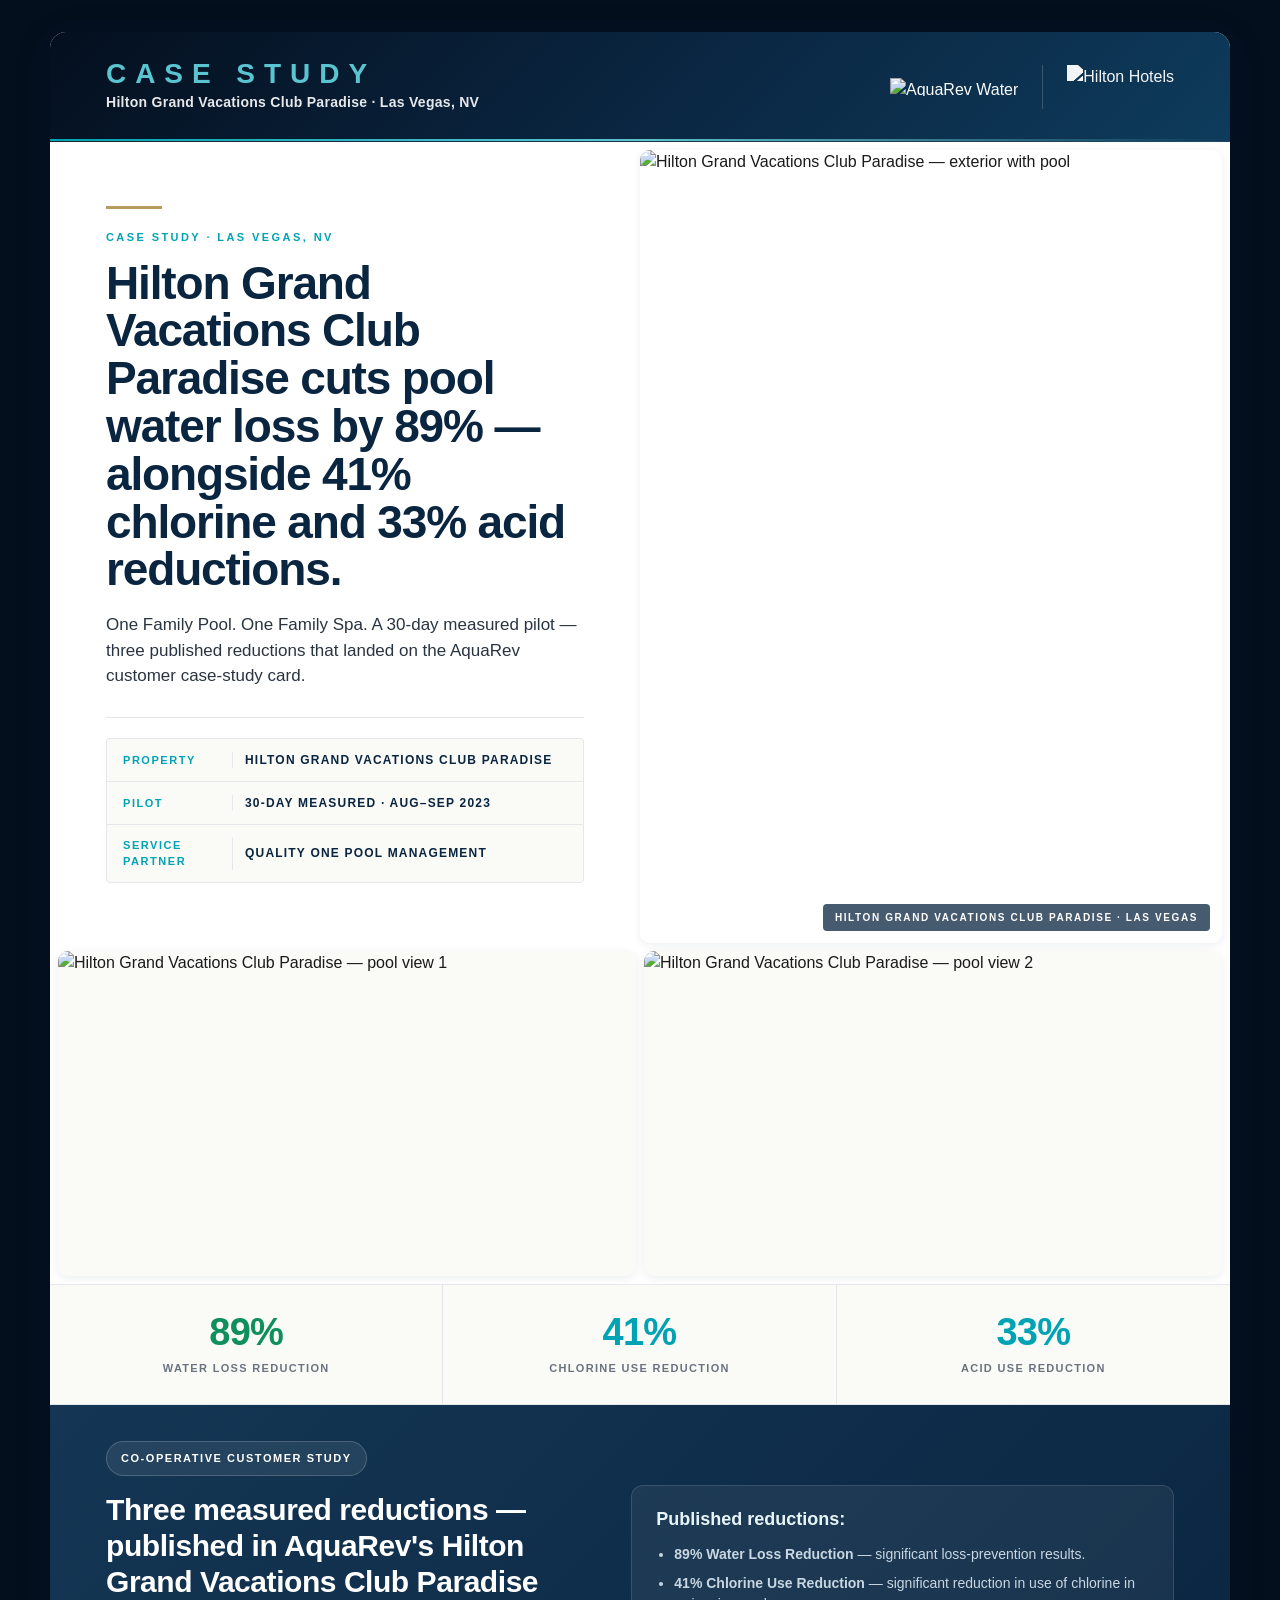
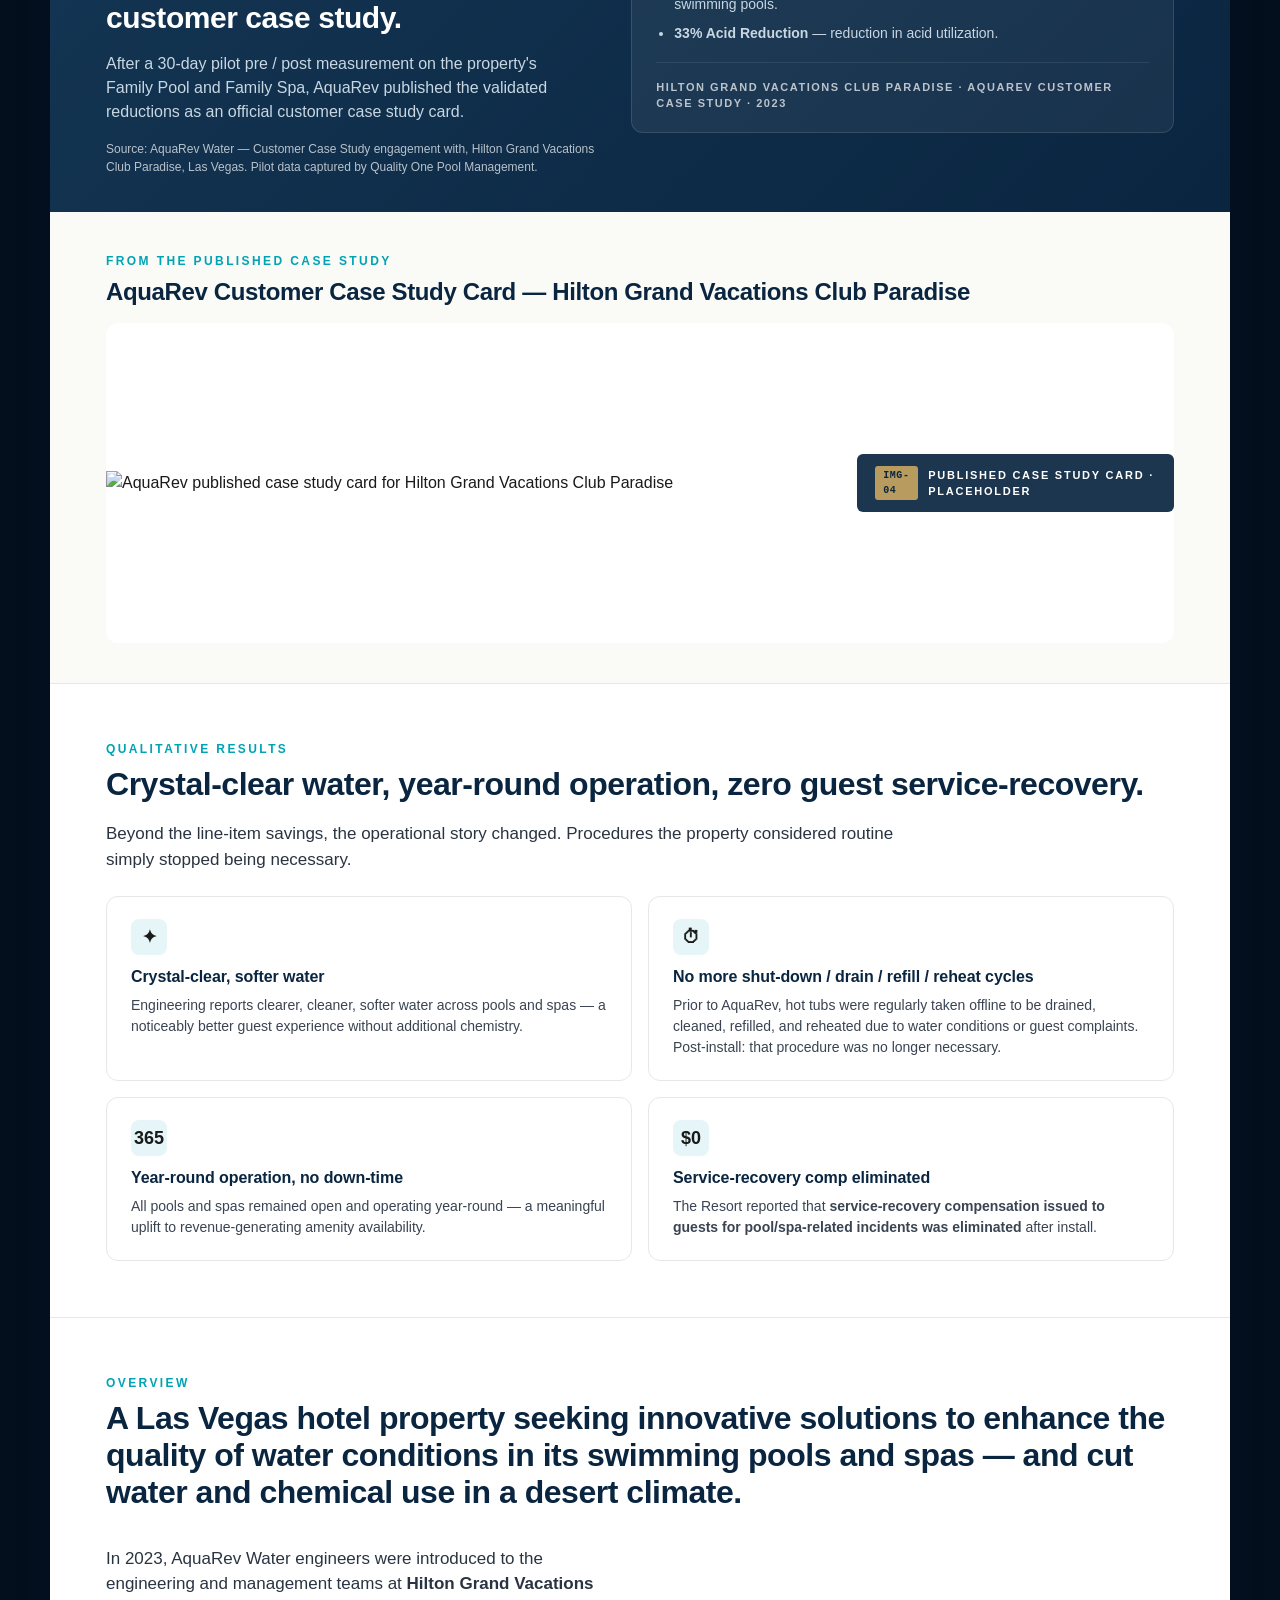
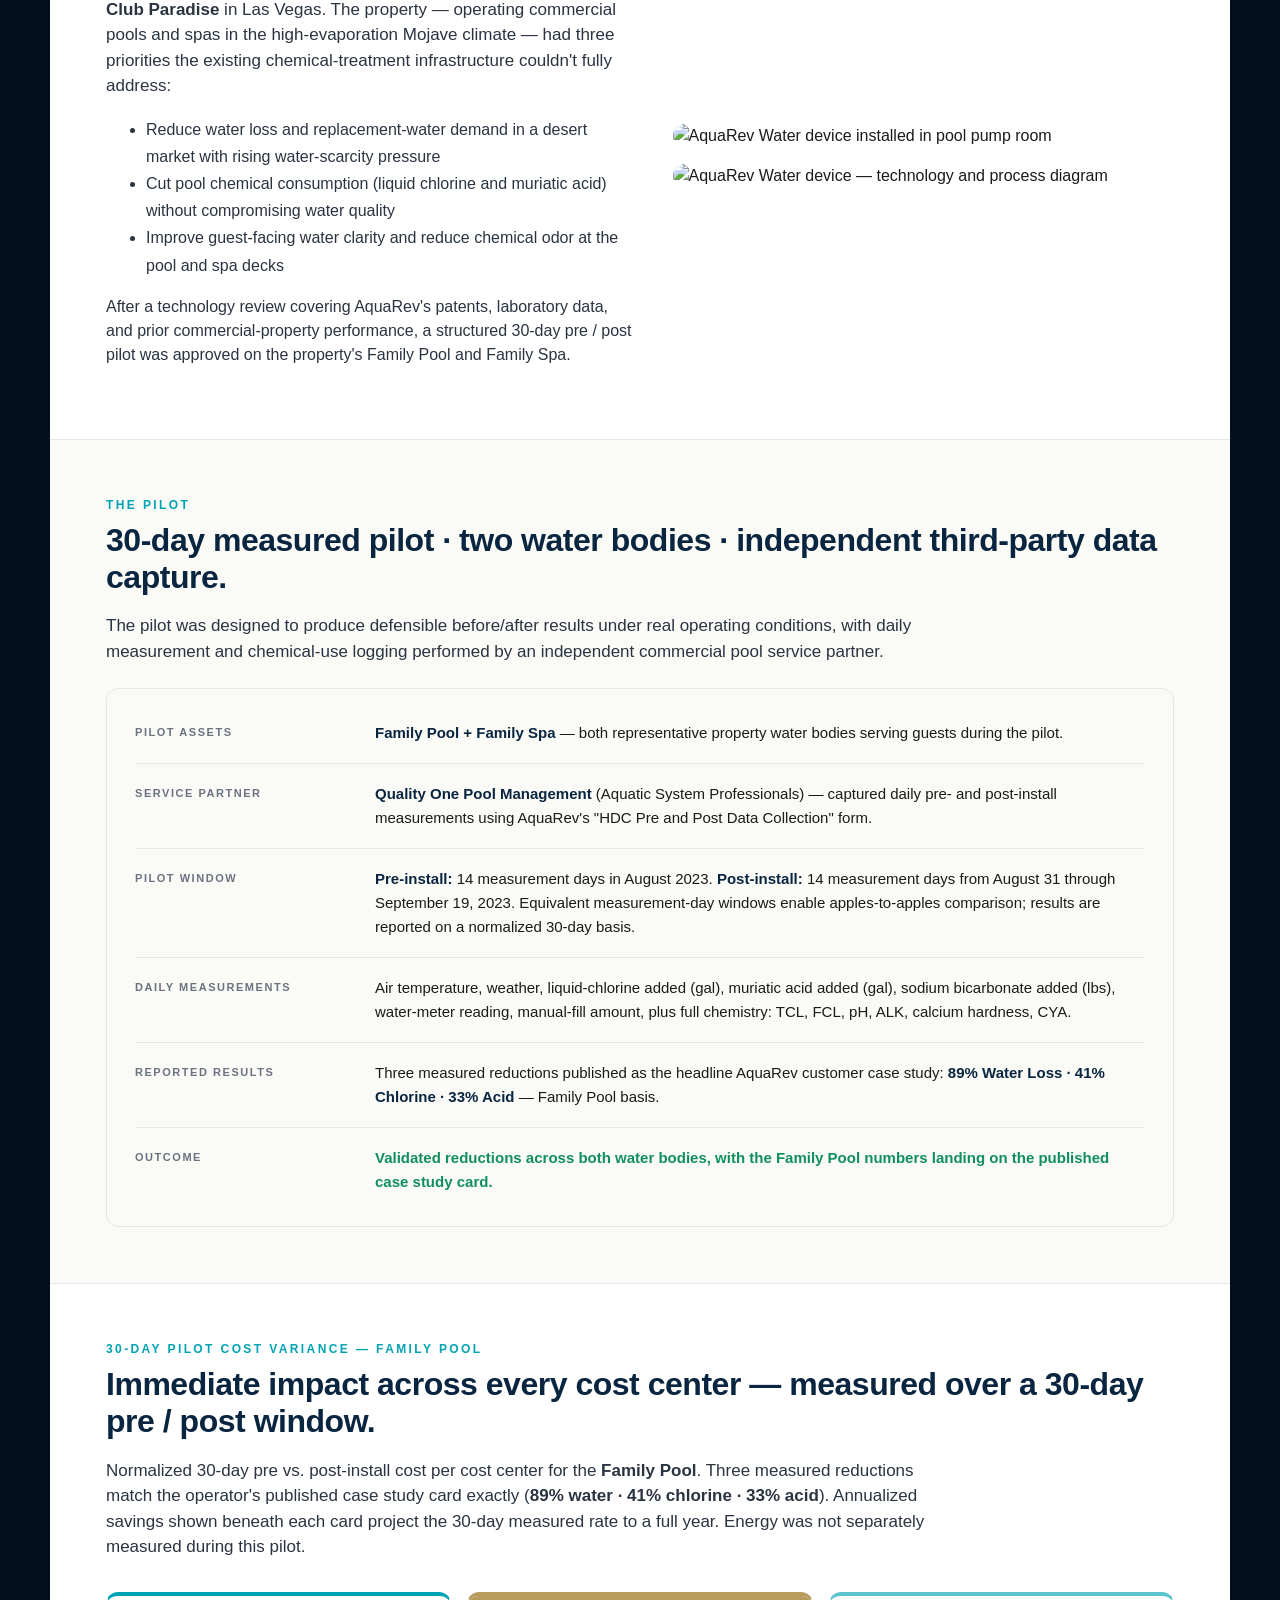
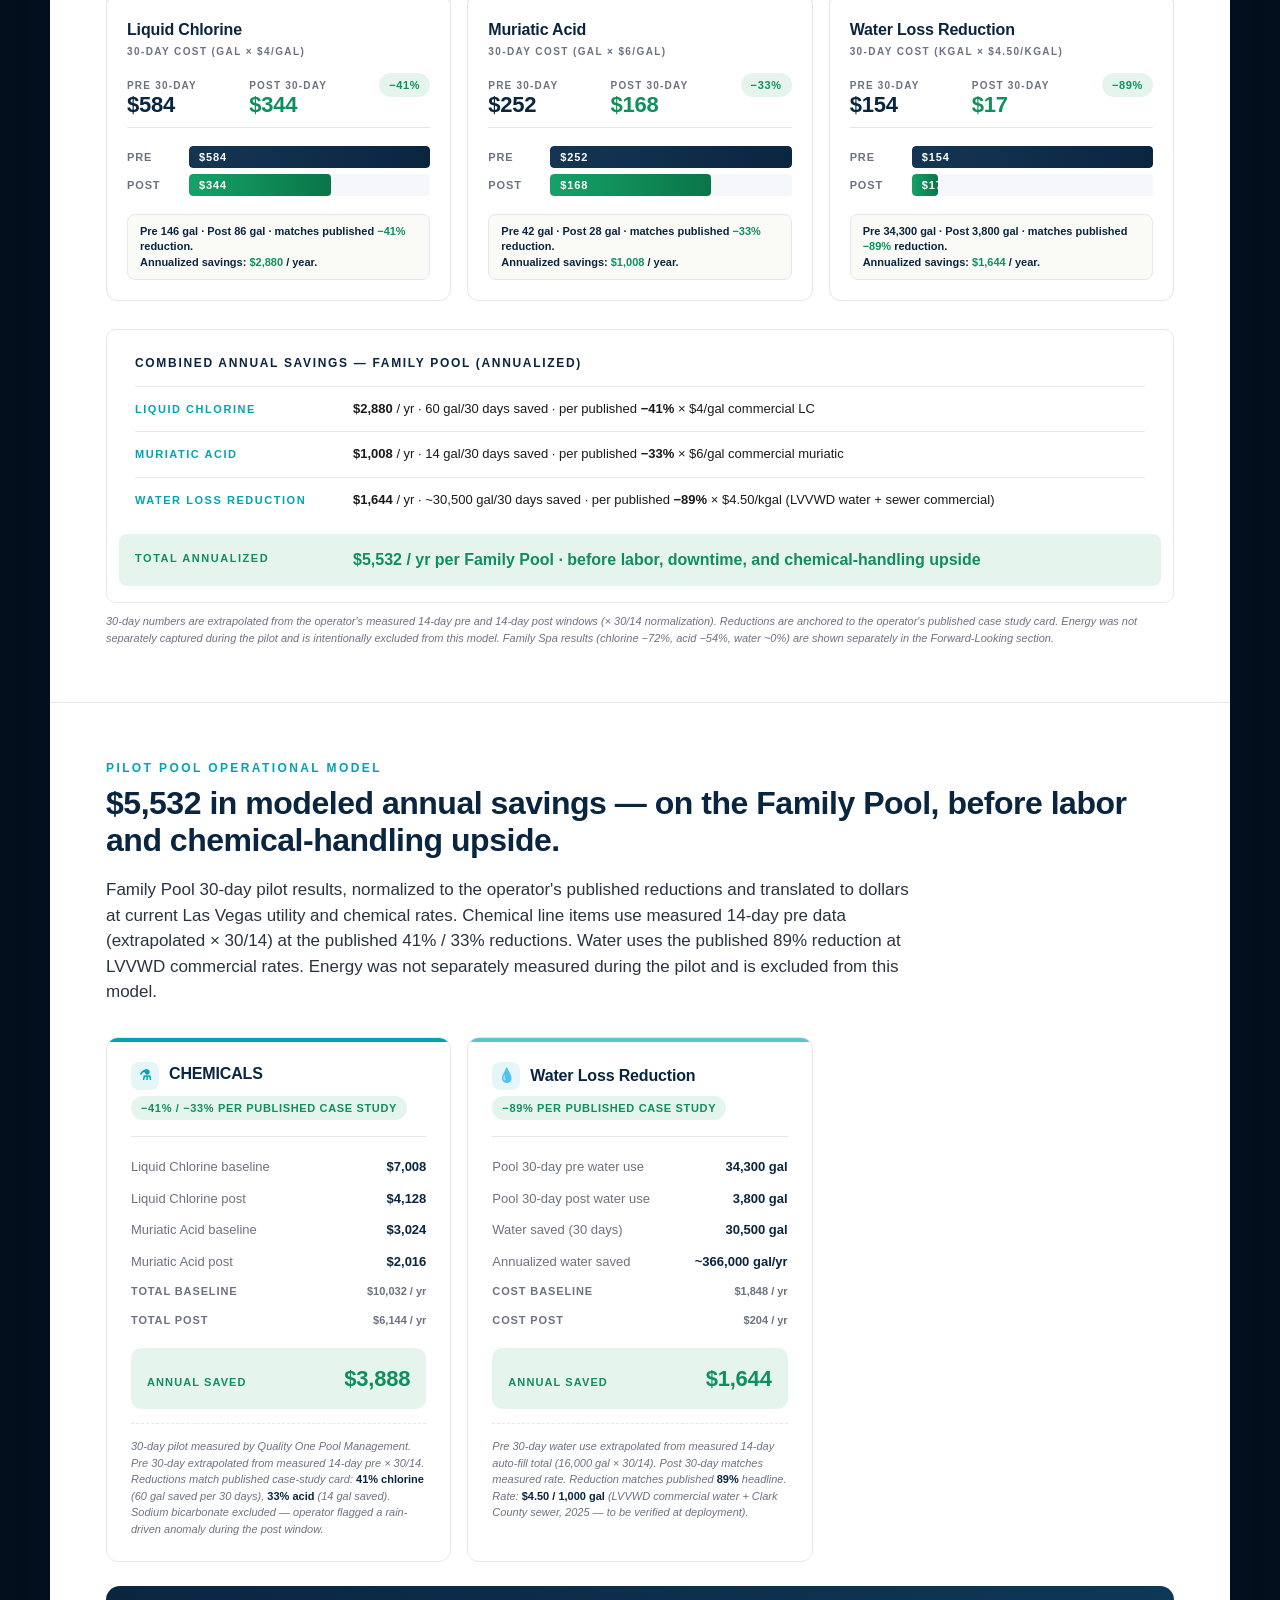
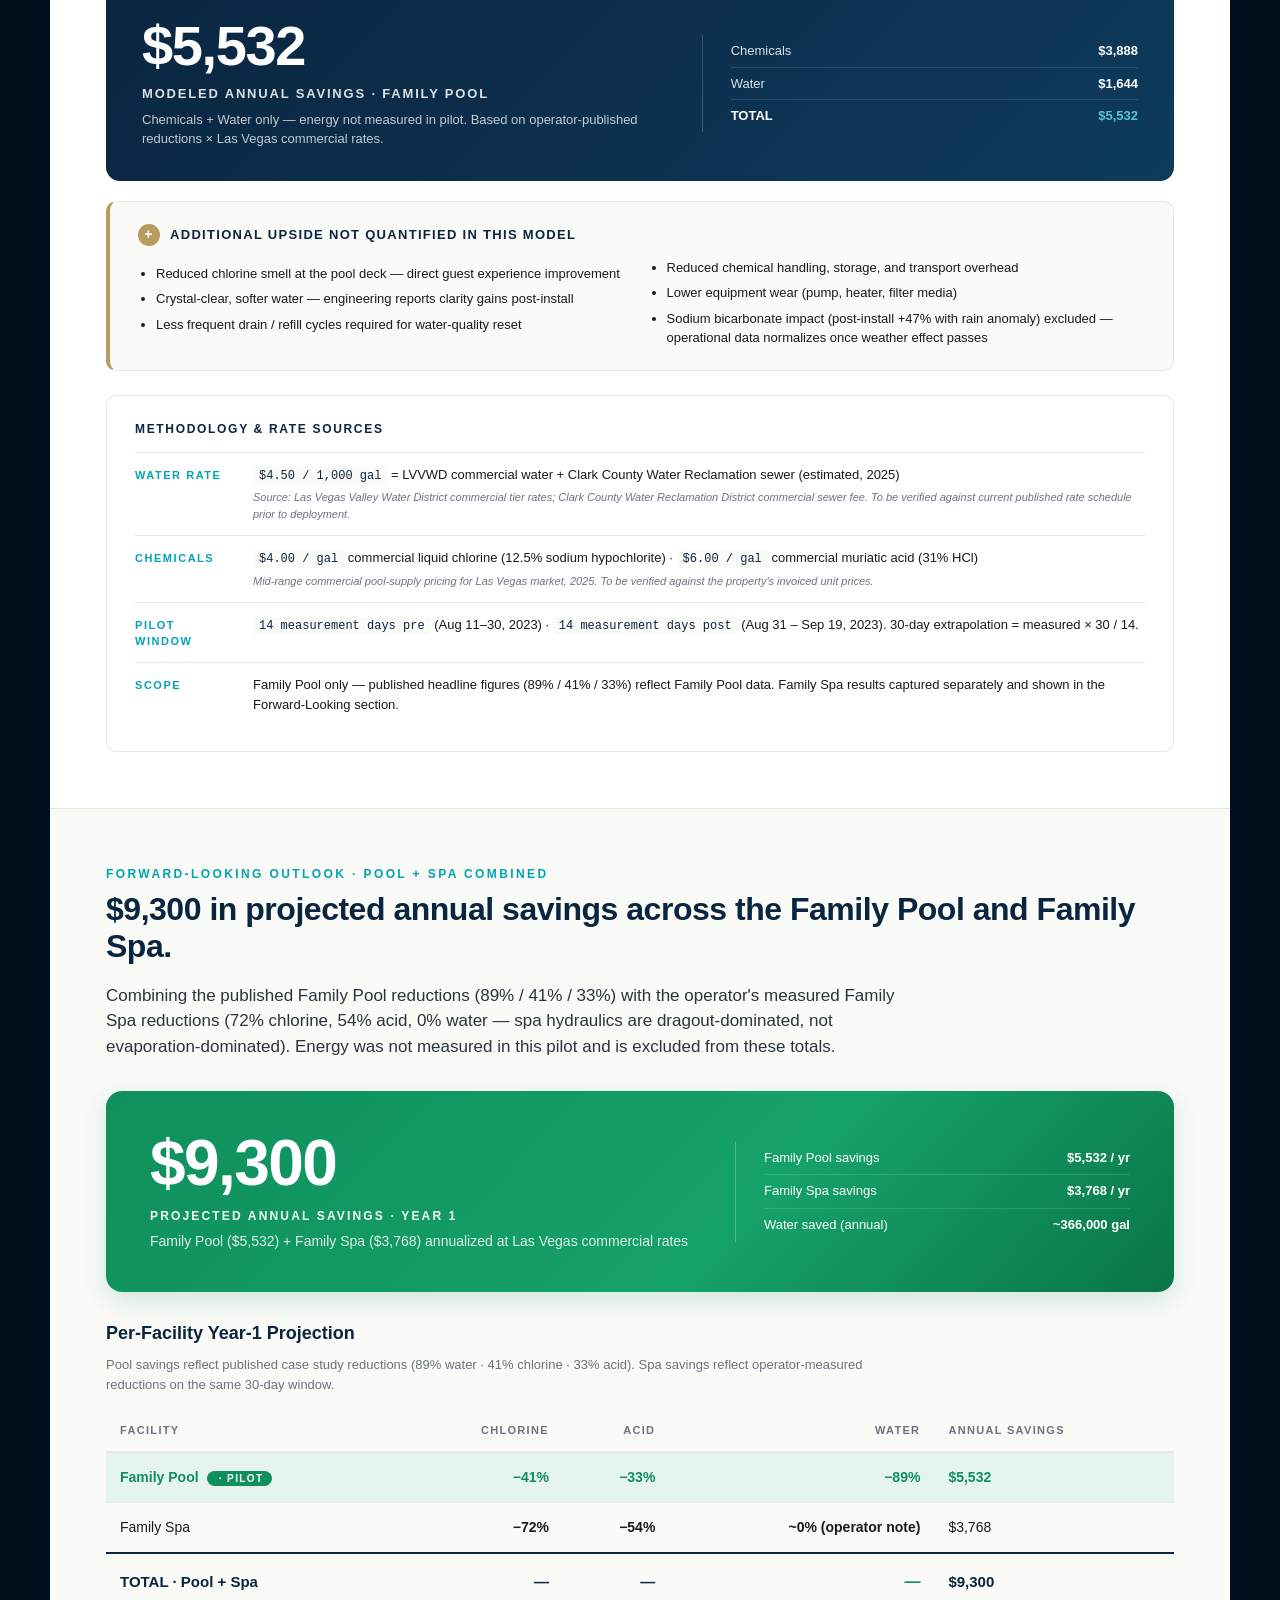
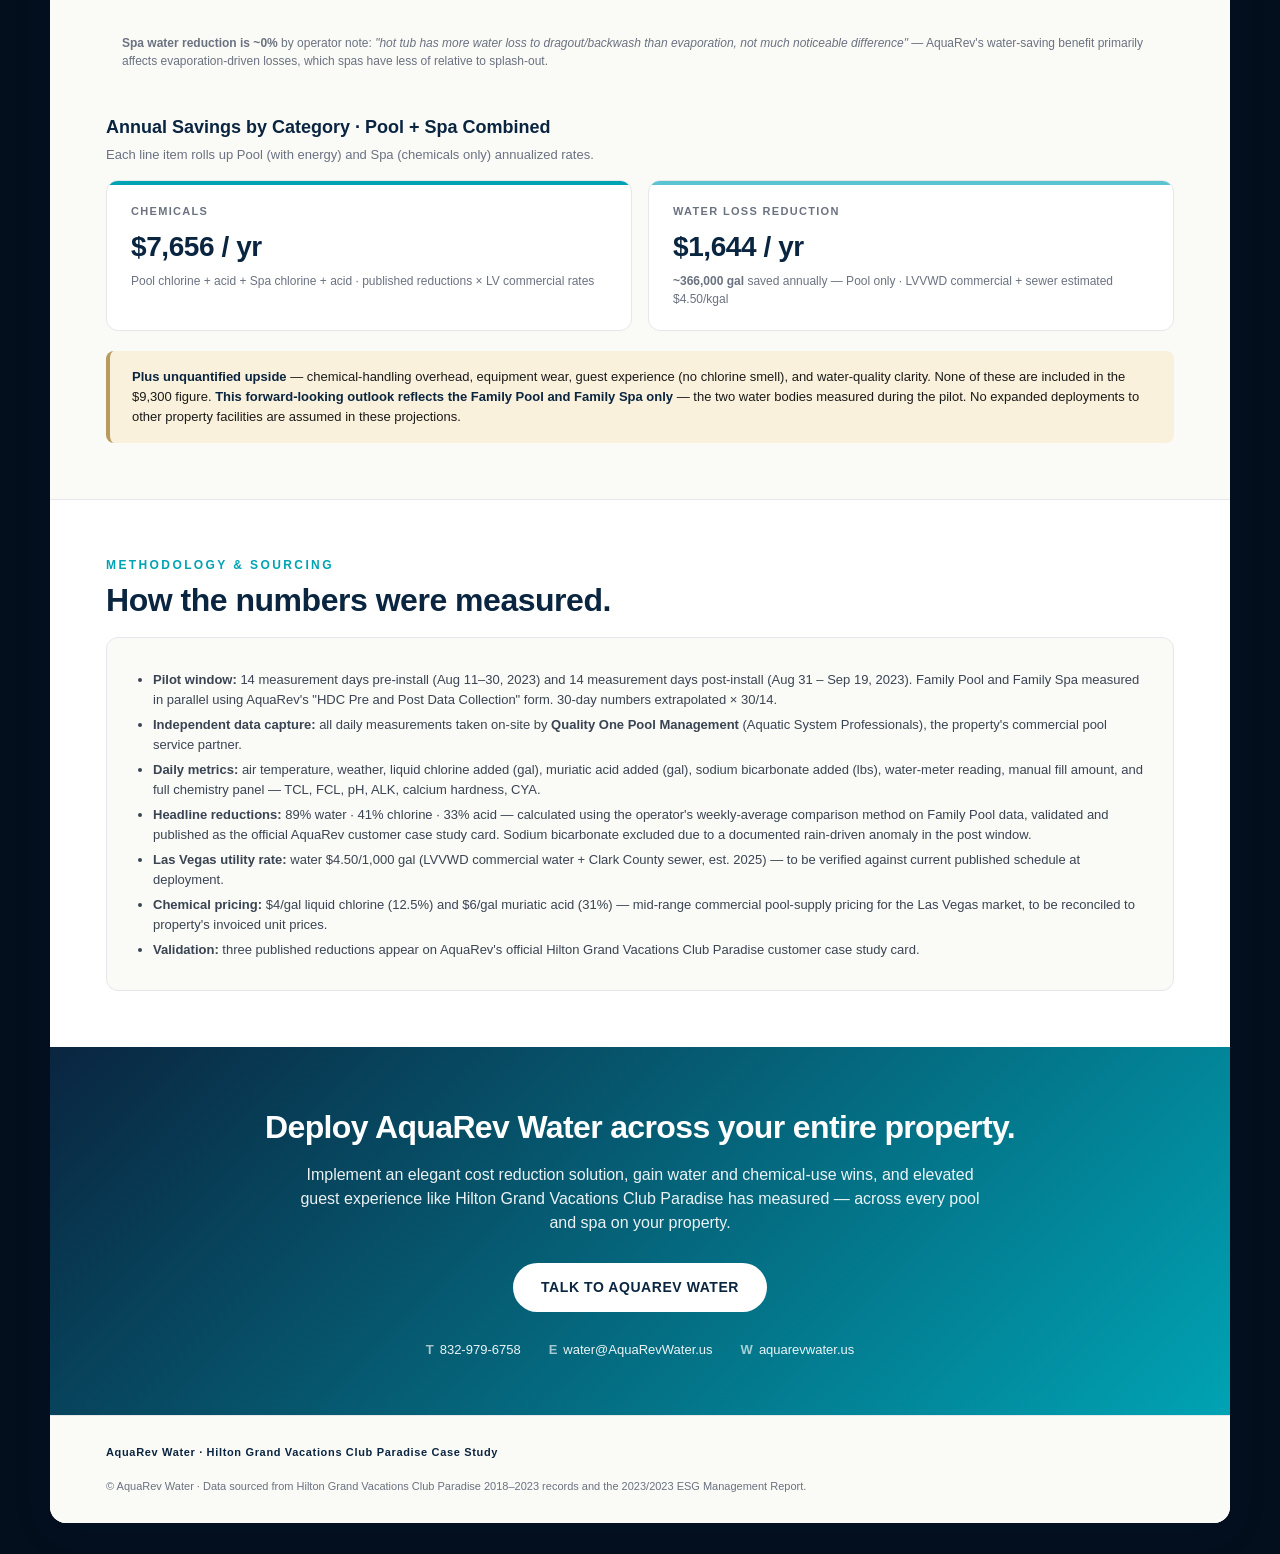
==== index.html @ 869c03a8 "Rebrand validation badge + reword source attribution - Badge changed from 'Published Customer Case S" ====
<!doctype html>
<html lang="en">
<head>
<meta charset="utf-8" />
<title>Case Study — Hilton Grand Vacations Club Paradise, Las Vegas  |  AquaRev Water</title>
<meta name="viewport" content="width=1200" />
<meta name="description" content="How AquaRev Water delivered an 89% water loss reduction and 41% chlorine + 33% acid reduction at Hilton Grand Vacations Club Paradise, Las Vegas — validated in a 30-day pilot." />
<link rel="stylesheet" href="hilton-hgvc-paradise.css" />
</head>
<body class="aquarev-case-study">
<div class="doc">

  <!-- TOP RIBBON — AquaRev logo + Hilton co-branding -->
  <div class="ribbon">
    <div class="brand">
      <span class="crumb">Case Study</span>
      <span class="title">Hilton Grand Vacations Club Paradise · Las Vegas, NV</span>
    </div>
    <div class="logos">
      <img class="aqua-logo" src="https://cdn.prod.website-files.com/691fa5d63fc3a5a75a65efeb/696655ffb0abd4e8d84b652e_Aqua_Logo-2_white.svg" alt="AquaRev Water" />
      <div class="ritz">
        <img src="https://cdn.prod.website-files.com/691fa5d63fc3a5a75a65efeb/691ff3609e034ca79567487b_Hilton-Hotels.png" alt="Hilton Hotels" style="height: 44px; width: auto; display: block; filter: brightness(0) invert(1); opacity: 0.95;" />
      </div>
    </div>
  </div>

  <!-- HERO — editorial split: clean copy on left, full property image on right -->
  <div class="hero">
    <div class="hero-text">
      <div class="crumb">Case Study  ·  Las Vegas, NV</div>
      <h1>Hilton Grand Vacations Club Paradise cuts pool water loss by 89% — alongside 41% chlorine and 33% acid reductions.</h1>
      <div class="sub">One Family Pool. One Family Spa. A 30-day measured pilot — three published reductions that landed on the AquaRev customer case-study card.</div>
      <div class="hero-meta">
        <div class="pill"><b>Property</b>Hilton Grand Vacations Club Paradise</div>
        <div class="pill"><b>Pilot</b>30-day measured · Aug–Sep 2023</div>
        <div class="pill"><b>Service Partner</b>Quality One Pool Management</div>
      </div>
    </div>
    <div class="hero-img">
      <img src="https://cdn.prod.website-files.com/691fa5d63fc3a5a75a65efeb/69f69bd98dcf6d6116939c3b_LASLV%20-%20Hi%20Res%20-%20Exterior%20with%20Pool.webp" alt="Hilton Grand Vacations Club Paradise — exterior with pool" />
      <div class="credit">Hilton Grand Vacations Club Paradise · Las Vegas</div>
    </div>
  </div>

  <!-- HERO PHOTO STRIP — two property photos side by side under the hero -->
  <div class="hero-strip">
    <div class="hero-strip-img">
      <img src="https://cdn.prod.website-files.com/691fa5d63fc3a5a75a65efeb/69f69bd97261bd70866ae24f_LASLV%20-%20Hi%20Res%20-%20Pool2.webp" alt="Hilton Grand Vacations Club Paradise — pool view 1" />
    </div>
    <div class="hero-strip-img">
      <img src="https://cdn.prod.website-files.com/691fa5d63fc3a5a75a65efeb/69f69bd93aea82102c86358e_LASLV%20-%20Hi%20Res%20-%20Pool.webp" alt="Hilton Grand Vacations Club Paradise — pool view 2" />
    </div>
  </div>

  <!-- HEADLINE STAT STRIP -->
  <div class="stat-strip" style="grid-template-columns: repeat(3, 1fr);">
    <div class="stat"><div class="num green">89%</div><div class="lbl">Water Loss Reduction</div></div>
    <div class="stat"><div class="num">41%</div><div class="lbl">Chlorine Use Reduction</div></div>
    <div class="stat"><div class="num">33%</div><div class="lbl">Acid Use Reduction</div></div>
  </div>

  <!-- PUBLISHED CASE STUDY VALIDATION -->
  <div class="esg">
    <div class="meta">
      <div class="badge">Co-Operative Customer Study</div>
      <div>
        <h2>Three measured reductions — published in AquaRev's Hilton Grand Vacations Club Paradise customer case study.</h2>
        <p style="color: #C8D7E2; max-width: 460px;">After a 30-day pilot pre / post measurement on the property's Family Pool and Family Spa, AquaRev published the validated reductions as an official customer case study card.</p>
      </div>
      <div class="source">Source: AquaRev Water — Customer Case Study engagement with, Hilton Grand Vacations Club Paradise, Las Vegas. Pilot data captured by Quality One Pool Management.</div>
    </div>
    <div>
      <div class="esg-quote">
        <div class="lead">Published reductions:</div>
        <ul>
          <li><b>89% Water Loss Reduction</b> — significant loss-prevention results.</li>
          <li><b>41% Chlorine Use Reduction</b> — significant reduction in use of chlorine in swimming pools.</li>
          <li><b>33% Acid Reduction</b> — reduction in acid utilization.</li>
        </ul>
        <div class="attribution">Hilton Grand Vacations Club Paradise · AquaRev Customer Case Study · 2023</div>
      </div>
    </div>
  </div>

  <!-- PUBLISHED CASE STUDY CARD IMAGE -->
  <div class="section tight" style="background: var(--paper);">
    <div class="eyebrow">From the published case study</div>
    <h2 style="font-size: 24px;">AquaRev Customer Case Study Card — Hilton Grand Vacations Club Paradise</h2>
    <div class="img-slot" style="border-radius: 12px; margin-top: 16px; background: #fff; aspect-ratio: auto; min-height: 320px;">
      <img src="" alt="AquaRev published case study card for Hilton Grand Vacations Club Paradise" style="position: relative; width: 100%; height: auto; object-fit: contain; display: block;" />
      <div class="slot-label"><span class="key">IMG-04</span> Published case study card · placeholder</div>
    </div>
  </div>

  <!-- QUALITATIVE RESULTS -->
  <div class="section">
    <div class="eyebrow">Qualitative Results</div>
    <h2>Crystal-clear water, year-round operation, zero guest service-recovery.</h2>
    <p class="lead">Beyond the line-item savings, the operational story changed. Procedures the property considered routine simply stopped being necessary.</p>

    <div class="quals">
      <div class="qual">
        <div class="icon">✦</div>
        <h4>Crystal-clear, softer water</h4>
        <p>Engineering reports clearer, cleaner, softer water across pools and spas — a noticeably better guest experience without additional chemistry.</p>
      </div>
      <div class="qual">
        <div class="icon">⏱</div>
        <h4>No more shut-down / drain / refill / reheat cycles</h4>
        <p>Prior to AquaRev, hot tubs were regularly taken offline to be drained, cleaned, refilled, and reheated due to water conditions or guest complaints. Post-install: that procedure was no longer necessary.</p>
      </div>
      <div class="qual">
        <div class="icon">365</div>
        <h4>Year-round operation, no down-time</h4>
        <p>All pools and spas remained open and operating year-round — a meaningful uplift to revenue-generating amenity availability.</p>
      </div>
      <div class="qual">
        <div class="icon">$0</div>
        <h4>Service-recovery comp eliminated</h4>
        <p>The Resort reported that <b>service-recovery compensation issued to guests for pool/spa-related incidents was eliminated</b> after install.</p>
      </div>
    </div>
  </div>

  <!-- OVERVIEW -->
  <div class="section">
    <div class="eyebrow">Overview</div>
    <h2>A Las Vegas hotel property seeking innovative solutions to enhance the quality of water conditions in its swimming pools and spas — and cut water and chemical use in a desert climate.</h2>
    <div class="two-col">
      <div>
        <p class="lead">In 2023, AquaRev Water engineers were introduced to the engineering and management teams at <b>Hilton Grand Vacations Club Paradise</b> in Las Vegas. The property — operating commercial pools and spas in the high-evaporation Mojave climate — had three priorities the existing chemical-treatment infrastructure couldn't fully address:</p>
        <ul style="font-size: 16px; color: #2a3441; line-height: 1.7;">
          <li>Reduce water loss and replacement-water demand in a desert market with rising water-scarcity pressure</li>
          <li>Cut pool chemical consumption (liquid chlorine and muriatic acid) without compromising water quality</li>
          <li>Improve guest-facing water clarity and reduce chemical odor at the pool and spa decks</li>
        </ul>
        <p>After a technology review covering AquaRev's patents, laboratory data, and prior commercial-property performance, a structured 30-day pre / post pilot was approved on the property's Family Pool and Family Spa.</p>
      </div>
      <div style="display: flex; flex-direction: column; gap: 16px; align-self: center;">
        <div class="img-slot" style="border-radius: 12px; aspect-ratio: auto; background: #fff;">
          <img src="https://cdn.prod.website-files.com/691fa5d63fc3a5a75a65efeb/69f4d1ee8f81cc5957ead786_AquaRev_Pump_Room%203.png" alt="AquaRev Water device installed in pool pump room" style="position: relative; width: 100%; height: auto; object-fit: contain; display: block;" />
          <div class="slot-label"><span class="key">IMG-07</span> Installed unit · pump room</div>
        </div>
        <div class="img-slot" style="border-radius: 12px; background: #fff; aspect-ratio: auto;">
          <img src="https://cdn.prod.website-files.com/691fa5d63fc3a5a75a65efeb/69f5eac5d97359fb40db8d46_AquaRev-Device_Graphic-10_B.png" alt="AquaRev Water device — technology and process diagram" style="position: relative; width: 100%; height: auto; object-fit: contain; display: block;" />
          <div class="slot-label"><span class="key">IMG-03</span> AquaRev Water device + process flow</div>
        </div>
      </div>
    </div>
  </div>

  <!-- THE PILOT -->
  <div class="section" style="background: var(--paper);">
    <div class="eyebrow">The Pilot</div>
    <h2>30-day measured pilot · two water bodies · independent third-party data capture.</h2>
    <p class="lead">The pilot was designed to produce defensible before/after results under real operating conditions, with daily measurement and chemical-use logging performed by an independent commercial pool service partner.</p>

    <div class="pilot-card">
      <div class="row">
        <div class="k">Pilot Assets</div>
        <div class="v"><b>Family Pool + Family Spa</b> — both representative property water bodies serving guests during the pilot.</div>
      </div>
      <div class="row">
        <div class="k">Service Partner</div>
        <div class="v"><b>Quality One Pool Management</b> (Aquatic System Professionals) — captured daily pre- and post-install measurements using AquaRev's "HDC Pre and Post Data Collection" form.</div>
      </div>
      <div class="row">
        <div class="k">Pilot Window</div>
        <div class="v"><b>Pre-install:</b> 14 measurement days in August 2023. <b>Post-install:</b> 14 measurement days from August 31 through September 19, 2023. Equivalent measurement-day windows enable apples-to-apples comparison; results are reported on a normalized 30-day basis.</div>
      </div>
      <div class="row">
        <div class="k">Daily Measurements</div>
        <div class="v">Air temperature, weather, liquid-chlorine added (gal), muriatic acid added (gal), sodium bicarbonate added (lbs), water-meter reading, manual-fill amount, plus full chemistry: TCL, FCL, pH, ALK, calcium hardness, CYA.</div>
      </div>
      <div class="row">
        <div class="k">Reported Results</div>
        <div class="v">Three measured reductions published as the headline AquaRev customer case study: <b>89% Water Loss · 41% Chlorine · 33% Acid</b> — Family Pool basis.</div>
      </div>
      <div class="row">
        <div class="k">Outcome</div>
        <div class="v" style="color: var(--green); font-weight: 700;">Validated reductions across both water bodies, with the Family Pool numbers landing on the published case study card.</div>
      </div>
    </div>
  </div>

  <!-- 30-DAY PILOT COST VARIANCE — Family Pool, normalized to published 89/41/33 + modeled energy -->
  <div class="section vol-section">
    <div class="eyebrow">30-Day Pilot Cost Variance — Family Pool</div>
    <h2>Immediate impact across every cost center — measured over a 30-day pre / post window.</h2>
    <p class="lead">Normalized 30-day pre vs. post-install cost per cost center for the <b>Family Pool</b>. Three measured reductions match the operator's published case study card exactly (<b>89% water · 41% chlorine · 33% acid</b>). Annualized savings shown beneath each card project the 30-day measured rate to a full year. Energy was not separately measured during this pilot.</p>

    <div class="vol-grid">

      <!-- LIQUID CHLORINE -->
      <div class="vol-card chlorine" style="border-top: 4px solid #00A3B4;">
        <div class="vol-name">Liquid Chlorine</div>
        <div class="vol-unit">30-day cost (gal × $4/gal)</div>
        <div class="vol-totals">
          <div class="total-block"><div class="yr">Pre 30-day</div><div class="num">$584</div></div>
          <div class="total-block post"><div class="yr">Post 30-day</div><div class="num">$344</div></div>
          <div class="delta">−41%</div>
        </div>
        <div style="margin-top: 18px;">
          <div style="display: flex; align-items: center; gap: 12px; font-size: 11px; font-weight: 700; color: var(--muted); text-transform: uppercase; letter-spacing: 0.08em; margin-bottom: 6px;">
            <span style="width: 50px;">Pre</span>
            <div style="flex: 1; height: 22px; background: #F5F7FA; border-radius: 4px; position: relative; overflow: hidden;">
              <div style="position: absolute; inset: 0; width: 100%; background: linear-gradient(90deg, #143654 0%, #0A2540 100%); border-radius: 4px; display: flex; align-items: center; padding: 0 10px; color: #fff; font-size: 11px; font-weight: 700;">$584</div>
            </div>
          </div>
          <div style="display: flex; align-items: center; gap: 12px; font-size: 11px; font-weight: 700; color: var(--muted); text-transform: uppercase; letter-spacing: 0.08em;">
            <span style="width: 50px;">Post</span>
            <div style="flex: 1; height: 22px; background: #F5F7FA; border-radius: 4px; position: relative; overflow: hidden;">
              <div style="position: absolute; inset: 0; width: 58.9%; background: linear-gradient(90deg, #15a268 0%, #0a7548 100%); border-radius: 4px; display: flex; align-items: center; padding: 0 10px; color: #fff; font-size: 11px; font-weight: 700;">$344</div>
            </div>
          </div>
        </div>
        <div class="vol-marker" style="margin-top: 18px;">Pre 146 gal · Post 86 gal · matches published <b>−41%</b> reduction.<br/>Annualized savings: <b>$2,880</b> / year.</div>
      </div>

      <!-- MURIATIC ACID -->
      <div class="vol-card acid" style="border-top: 4px solid #B89B5E;">
        <div class="vol-name">Muriatic Acid</div>
        <div class="vol-unit">30-day cost (gal × $6/gal)</div>
        <div class="vol-totals">
          <div class="total-block"><div class="yr">Pre 30-day</div><div class="num">$252</div></div>
          <div class="total-block post"><div class="yr">Post 30-day</div><div class="num">$168</div></div>
          <div class="delta">−33%</div>
        </div>
        <div style="margin-top: 18px;">
          <div style="display: flex; align-items: center; gap: 12px; font-size: 11px; font-weight: 700; color: var(--muted); text-transform: uppercase; letter-spacing: 0.08em; margin-bottom: 6px;">
            <span style="width: 50px;">Pre</span>
            <div style="flex: 1; height: 22px; background: #F5F7FA; border-radius: 4px; position: relative; overflow: hidden;">
              <div style="position: absolute; inset: 0; width: 100%; background: linear-gradient(90deg, #143654 0%, #0A2540 100%); border-radius: 4px; display: flex; align-items: center; padding: 0 10px; color: #fff; font-size: 11px; font-weight: 700;">$252</div>
            </div>
          </div>
          <div style="display: flex; align-items: center; gap: 12px; font-size: 11px; font-weight: 700; color: var(--muted); text-transform: uppercase; letter-spacing: 0.08em;">
            <span style="width: 50px;">Post</span>
            <div style="flex: 1; height: 22px; background: #F5F7FA; border-radius: 4px; position: relative; overflow: hidden;">
              <div style="position: absolute; inset: 0; width: 66.7%; background: linear-gradient(90deg, #15a268 0%, #0a7548 100%); border-radius: 4px; display: flex; align-items: center; padding: 0 10px; color: #fff; font-size: 11px; font-weight: 700;">$168</div>
            </div>
          </div>
        </div>
        <div class="vol-marker" style="margin-top: 18px;">Pre 42 gal · Post 28 gal · matches published <b>−33%</b> reduction.<br/>Annualized savings: <b>$1,008</b> / year.</div>
      </div>

      <!-- WATER REPLACEMENT -->
      <div class="vol-card water" style="border-top: 4px solid #5BC4D1;">
        <div class="vol-name">Water Loss Reduction</div>
        <div class="vol-unit">30-day cost (kgal × $4.50/kgal)</div>
        <div class="vol-totals">
          <div class="total-block"><div class="yr">Pre 30-day</div><div class="num">$154</div></div>
          <div class="total-block post"><div class="yr">Post 30-day</div><div class="num">$17</div></div>
          <div class="delta">−89%</div>
        </div>
        <div style="margin-top: 18px;">
          <div style="display: flex; align-items: center; gap: 12px; font-size: 11px; font-weight: 700; color: var(--muted); text-transform: uppercase; letter-spacing: 0.08em; margin-bottom: 6px;">
            <span style="width: 50px;">Pre</span>
            <div style="flex: 1; height: 22px; background: #F5F7FA; border-radius: 4px; position: relative; overflow: hidden;">
              <div style="position: absolute; inset: 0; width: 100%; background: linear-gradient(90deg, #143654 0%, #0A2540 100%); border-radius: 4px; display: flex; align-items: center; padding: 0 10px; color: #fff; font-size: 11px; font-weight: 700;">$154</div>
            </div>
          </div>
          <div style="display: flex; align-items: center; gap: 12px; font-size: 11px; font-weight: 700; color: var(--muted); text-transform: uppercase; letter-spacing: 0.08em;">
            <span style="width: 50px;">Post</span>
            <div style="flex: 1; height: 22px; background: #F5F7FA; border-radius: 4px; position: relative; overflow: hidden;">
              <div style="position: absolute; inset: 0; width: 11.0%; background: linear-gradient(90deg, #15a268 0%, #0a7548 100%); border-radius: 4px; display: flex; align-items: center; padding: 0 10px; color: #fff; font-size: 11px; font-weight: 700;">$17</div>
            </div>
          </div>
        </div>
        <div class="vol-marker" style="margin-top: 18px;">Pre 34,300 gal · Post 3,800 gal · matches published <b>−89%</b> reduction.<br/>Annualized savings: <b>$1,644</b> / year.</div>
      </div>

    </div>

    <div class="model-method-box" style="margin-top: 28px;">
      <div class="mmb-title">Combined Annual Savings — Family Pool (Annualized)</div>
      <div class="mmb-row" style="grid-template-columns: 200px 1fr;">
        <div class="mmb-k">Liquid Chlorine</div>
        <div class="mmb-v"><b>$2,880</b> / yr  ·  60 gal/30 days saved · per published <b>−41%</b> × $4/gal commercial LC</div>
      </div>
      <div class="mmb-row" style="grid-template-columns: 200px 1fr;">
        <div class="mmb-k">Muriatic Acid</div>
        <div class="mmb-v"><b>$1,008</b> / yr  ·  14 gal/30 days saved · per published <b>−33%</b> × $6/gal commercial muriatic</div>
      </div>
      <div class="mmb-row" style="grid-template-columns: 200px 1fr;">
        <div class="mmb-k">Water Loss Reduction</div>
        <div class="mmb-v"><b>$1,644</b> / yr  ·  ~30,500 gal/30 days saved · per published <b>−89%</b> × $4.50/kgal (LVVWD water + sewer commercial)</div>
      </div>
      <div class="mmb-row" style="grid-template-columns: 200px 1fr; background: var(--green-soft); margin: 12px -16px -8px; padding: 14px 16px; border-radius: 8px; border: none;">
        <div class="mmb-k" style="color: var(--green);">TOTAL ANNUALIZED</div>
        <div class="mmb-v" style="font-weight: 800; color: var(--green); font-size: 16px;">$5,532 / yr per Family Pool · before labor, downtime, and chemical-handling upside</div>
      </div>
    </div>
    <div class="vol-footnote">30-day numbers are extrapolated from the operator's measured 14-day pre and 14-day post windows (× 30/14 normalization). Reductions are anchored to the operator's published case study card. Energy was not separately captured during the pilot and is intentionally excluded from this model. Family Spa results (chlorine −72%, acid −54%, water ~0%) are shown separately in the Forward-Looking section.</div>
  </div>

  <!-- PILOT POOL OPERATIONAL MODEL — Family Pool 30-day measured pilot, normalized -->
  <div class="section">
    <div class="eyebrow">Pilot Pool Operational Model</div>
    <h2>$5,532 in modeled annual savings — on the Family Pool, before labor and chemical-handling upside.</h2>
    <p class="lead">Family Pool 30-day pilot results, normalized to the operator's published reductions and translated to dollars at current Las Vegas utility and chemical rates. Chemical line items use measured 14-day pre data (extrapolated × 30/14) at the published 41% / 33% reductions. Water uses the published 89% reduction at LVVWD commercial rates. Energy was not separately measured during the pilot and is excluded from this model.</p>

    <div class="pool-model-grid">

      <!-- CHEMICALS -->
      <div class="pool-model-card chem">
        <div class="icon-row">
          <div class="ico">⚗</div>
          <div class="name">Chemicals</div>
        </div>
        <div class="pct-tag">−41% / −33% PER PUBLISHED CASE STUDY</div>
        <div class="lines">
          <div class="line"><span class="k">Liquid Chlorine baseline</span><span class="v">$7,008</span></div>
          <div class="line"><span class="k">Liquid Chlorine post</span><span class="v">$4,128</span></div>
          <div class="line"><span class="k">Muriatic Acid baseline</span><span class="v">$3,024</span></div>
          <div class="line"><span class="k">Muriatic Acid post</span><span class="v">$2,016</span></div>
          <div class="line sub"><span class="k">Total baseline</span><span class="v">$10,032 / yr</span></div>
          <div class="line sub"><span class="k">Total post</span><span class="v">$6,144 / yr</span></div>
        </div>
        <div class="save-strip"><span class="lbl">Annual Saved</span><span class="amt">$3,888</span></div>
        <div class="method-note">30-day pilot measured by Quality One Pool Management. Pre 30-day extrapolated from measured 14-day pre × 30/14. Reductions match published case-study card: <b>41% chlorine</b> (60 gal saved per 30 days), <b>33% acid</b> (14 gal saved). Sodium bicarbonate excluded — operator flagged a rain-driven anomaly during the post window.</div>
      </div>

      <!-- WATER -->
      <div class="pool-model-card water">
        <div class="icon-row">
          <div class="ico">💧</div>
          <div class="name">Water Loss Reduction</div>
        </div>
        <div class="pct-tag">−89% PER PUBLISHED CASE STUDY</div>
        <div class="lines">
          <div class="line"><span class="k">Pool 30-day pre water use</span><span class="v">34,300 gal</span></div>
          <div class="line"><span class="k">Pool 30-day post water use</span><span class="v">3,800 gal</span></div>
          <div class="line"><span class="k">Water saved (30 days)</span><span class="v">30,500 gal</span></div>
          <div class="line"><span class="k">Annualized water saved</span><span class="v">~366,000 gal/yr</span></div>
          <div class="line sub"><span class="k">Cost baseline</span><span class="v">$1,848 / yr</span></div>
          <div class="line sub"><span class="k">Cost post</span><span class="v">$204 / yr</span></div>
        </div>
        <div class="save-strip"><span class="lbl">Annual Saved</span><span class="amt">$1,644</span></div>
        <div class="method-note">Pre 30-day water use extrapolated from measured 14-day auto-fill total (16,000 gal × 30/14). Post 30-day matches measured rate. Reduction matches published <b>89%</b> headline. Rate: <b>$4.50 / 1,000 gal</b> (LVVWD commercial water + Clark County sewer, 2025 — to be verified at deployment).</div>
      </div>

    </div>

    <!-- TOTAL -->
    <div class="pool-model-total">
      <div>
        <div class="total-num">$5,532</div>
        <div class="total-label">Modeled Annual Savings · Family Pool</div>
        <div class="total-sub">Chemicals + Water only — energy not measured in pilot. Based on operator-published reductions × Las Vegas commercial rates.</div>
      </div>
      <div class="total-breakdown">
        <div class="bd-row"><span class="k">Chemicals</span><b>$3,888</b></div>
        <div class="bd-row"><span class="k">Water</span><b>$1,644</b></div>
        <div class="bd-row"><span class="k" style="font-weight: 800; opacity: 1;">TOTAL</span><b style="color: var(--aqua);">$5,532</b></div>
      </div>
    </div>

    <!-- UNQUANTIFIED UPSIDE -->
    <div class="upside-callout">
      <div class="uc-title"><span class="plus">+</span>Additional upside not quantified in this model</div>
      <ul>
        <li>Reduced chlorine smell at the pool deck — direct guest experience improvement</li>
        <li>Crystal-clear, softer water — engineering reports clarity gains post-install</li>
        <li>Less frequent drain / refill cycles required for water-quality reset</li>
        <li>Reduced chemical handling, storage, and transport overhead</li>
        <li>Lower equipment wear (pump, heater, filter media)</li>
        <li>Sodium bicarbonate impact (post-install +47% with rain anomaly) excluded — operational data normalizes once weather effect passes</li>
      </ul>
    </div>

    <!-- METHODOLOGY & RATE SOURCES -->
    <div class="model-method-box">
      <div class="mmb-title">Methodology &amp; Rate Sources</div>
      <div class="mmb-row">
        <div class="mmb-k">Water Rate</div>
        <div class="mmb-v"><code>$4.50 / 1,000 gal</code> = LVVWD commercial water + Clark County Water Reclamation sewer (estimated, 2025)<span class="src">Source: Las Vegas Valley Water District commercial tier rates; Clark County Water Reclamation District commercial sewer fee. <i>To be verified against current published rate schedule prior to deployment.</i></span></div>
      </div>
      <div class="mmb-row">
        <div class="mmb-k">Chemicals</div>
        <div class="mmb-v"><code>$4.00 / gal</code> commercial liquid chlorine (12.5% sodium hypochlorite) · <code>$6.00 / gal</code> commercial muriatic acid (31% HCl)<span class="src">Mid-range commercial pool-supply pricing for Las Vegas market, 2025. <i>To be verified against the property's invoiced unit prices.</i></span></div>
      </div>
      <div class="mmb-row">
        <div class="mmb-k">Pilot Window</div>
        <div class="mmb-v"><code>14 measurement days pre</code> (Aug 11–30, 2023) · <code>14 measurement days post</code> (Aug 31 – Sep 19, 2023). 30-day extrapolation = measured × 30 / 14.</div>
      </div>
      <div class="mmb-row">
        <div class="mmb-k">Scope</div>
        <div class="mmb-v">Family Pool only — published headline figures (89% / 41% / 33%) reflect Family Pool data. Family Spa results captured separately and shown in the Forward-Looking section.</div>
      </div>
    </div>
  </div>


  <!-- FORWARD-LOOKING OUTLOOK — Family Pool + Family Spa combined projection -->
  <div class="section" style="background: var(--paper);">
    <div class="eyebrow">Forward-Looking Outlook · Pool + Spa Combined</div>
    <h2>$9,300 in projected annual savings across the Family Pool and Family Spa.</h2>
    <p class="lead">Combining the published Family Pool reductions (89% / 41% / 33%) with the operator's measured Family Spa reductions (72% chlorine, 54% acid, 0% water — spa hydraulics are dragout-dominated, not evaporation-dominated). Energy was not measured in this pilot and is excluded from these totals.</p>

    <div class="forward-hero">
      <div>
        <div class="fh-num">$9,300</div>
        <div class="fh-lbl">Projected Annual Savings · Year 1</div>
        <div class="fh-sub">Family Pool ($5,532) + Family Spa ($3,768) annualized at Las Vegas commercial rates</div>
      </div>
      <div class="fh-context">
        <div class="ctx-row"><span>Family Pool savings</span><b>$5,532 / yr</b></div>
        <div class="ctx-row"><span>Family Spa savings</span><b>$3,768 / yr</b></div>
        <div class="ctx-row"><span>Water saved (annual)</span><b>~366,000 gal</b></div>
        
      </div>
    </div>

    <div class="config-table">
      <h3 style="margin-bottom: 8px;">Per-Facility Year-1 Projection</h3>
      <p style="font-size: 13px; color: var(--muted); margin: 0 0 16px;">Pool savings reflect published case study reductions (89% water · 41% chlorine · 33% acid). Spa savings reflect operator-measured reductions on the same 30-day window.</p>
      <table>
        <thead>
          <tr>
            <th>Facility</th>
            <th>Chlorine</th>
            <th>Acid</th>
            <th>Water</th>
            <th>Annual Savings</th>
          </tr>
        </thead>
        <tbody>
          <tr class="pilot-row"><td>Family Pool</td><td>−41%</td><td>−33%</td><td>−89%</td><td>$5,532</td></tr>
          <tr><td>Family Spa</td><td>−72%</td><td>−54%</td><td>~0% (operator note)</td><td>$3,768</td></tr>
          <tr class="total-row"><td>TOTAL · Pool + Spa</td><td>—</td><td>—</td><td>—</td><td>$9,300</td></tr>
        </tbody>
      </table>
      <div class="config-extra">
        <span><b>Spa water reduction is ~0%</b> by operator note: <i>"hot tub has more water loss to dragout/backwash than evaporation, not much noticeable difference"</i> — AquaRev's water-saving benefit primarily affects evaporation-driven losses, which spas have less of relative to splash-out.</span>
      </div>
    </div>

    <h3 style="margin-top: 32px; margin-bottom: 4px;">Annual Savings by Category · Pool + Spa Combined</h3>
    <p style="font-size: 13px; color: var(--muted); margin: 0;">Each line item rolls up Pool (with energy) and Spa (chemicals only) annualized rates.</p>
    <div class="line-items-grid" style="grid-template-columns: repeat(2, 1fr);">
      <div class="li-card chemicals">
        <div class="li-name">Chemicals</div>
        <div class="li-num">$7,656 / yr</div>
        <div class="li-sub">Pool chlorine + acid + Spa chlorine + acid · published reductions × LV commercial rates</div>
      </div>
      <div class="li-card water">
        <div class="li-name">Water Loss Reduction</div>
        <div class="li-num">$1,644 / yr</div>
        <div class="li-sub"><b>~366,000 gal</b> saved annually — Pool only · LVVWD commercial + sewer estimated $4.50/kgal</div>
      </div>
    </div>

    <div class="forward-note">
      <b>Plus unquantified upside</b> — chemical-handling overhead, equipment wear, guest experience (no chlorine smell), and water-quality clarity. None of these are included in the $9,300 figure. <b>This forward-looking outlook reflects the Family Pool and Family Spa only</b> — the two water bodies measured during the pilot. No expanded deployments to other property facilities are assumed in these projections.
    </div>
  </div>

  <!-- METHODOLOGY -->
  <div class="section">
    <div class="eyebrow">Methodology &amp; sourcing</div>
    <h2>How the numbers were measured.</h2>
    <div class="method">
      <ul>
        <li><b>Pilot window:</b> 14 measurement days pre-install (Aug 11–30, 2023) and 14 measurement days post-install (Aug 31 – Sep 19, 2023). Family Pool and Family Spa measured in parallel using AquaRev's "HDC Pre and Post Data Collection" form. 30-day numbers extrapolated × 30/14.</li>
        <li><b>Independent data capture:</b> all daily measurements taken on-site by <b>Quality One Pool Management</b> (Aquatic System Professionals), the property's commercial pool service partner.</li>
        <li><b>Daily metrics:</b> air temperature, weather, liquid chlorine added (gal), muriatic acid added (gal), sodium bicarbonate added (lbs), water-meter reading, manual fill amount, and full chemistry panel — TCL, FCL, pH, ALK, calcium hardness, CYA.</li>
        <li><b>Headline reductions:</b> 89% water · 41% chlorine · 33% acid — calculated using the operator's weekly-average comparison method on Family Pool data, validated and published as the official AquaRev customer case study card. Sodium bicarbonate excluded due to a documented rain-driven anomaly in the post window.</li>
        <li><b>Las Vegas utility rate:</b> water $4.50/1,000 gal (LVVWD commercial water + Clark County sewer, est. 2025) — to be verified against current published schedule at deployment.</li>
        <li><b>Chemical pricing:</b> $4/gal liquid chlorine (12.5%) and $6/gal muriatic acid (31%) — mid-range commercial pool-supply pricing for the Las Vegas market, to be reconciled to property's invoiced unit prices.</li>
        <li><b>Validation:</b> three published reductions appear on AquaRev's official Hilton Grand Vacations Club Paradise customer case study card.</li>
      </ul>
    </div>
  </div>

  <!-- CTA -->
  <div class="cta">
    <h2>Deploy AquaRev Water across your entire property.</h2>
    <p>Implement an elegant cost reduction solution, gain water and chemical-use wins, and elevated guest experience like Hilton Grand Vacations Club Paradise has measured — across every pool and spa on your property.</p>
    <a class="btn" href="https://www.aquarevwater.us/contact">Talk to AquaRev Water</a>
    <div class="contact">
      <span><b>T</b>832-979-6758</span>
      <span><b>E</b>water@AquaRevWater.us</span>
      <span><b>W</b>aquarevwater.us</span>
    </div>
  </div>

  <!-- FOOTER -->
  <div class="footer">
    <div class="brand">AquaRev Water · Hilton Grand Vacations Club Paradise Case Study</div>
    <div class="meta">© AquaRev Water · Data sourced from Hilton Grand Vacations Club Paradise 2018–2023 records and the 2023/2023 ESG Management Report.</div>
  </div>

</div>
</body>
</html>
---- hilton-hgvc-paradise.css ----
/* AquaRev Water — Hilton Grand Vacations Club Paradise Case Study Stylesheet
 * Source: https://github.com/jeffatley-web/hiltonlv
 */

:root {
    --navy: #0A2540;
    --deep: #0E3B5C;
    --teal: #00A3B4;
    --aqua: #5BC4D1;
    --aqua-soft: #E6F6F8;
    --sand: #F4F1EC;
    --paper: #FAFAF7;
    --ink:  #1A1A1A;
    --muted:#6B7280;
    --green:#0F8F5C;
    --green-soft:#E6F4EE;
    --line: #E5E7EB;
    --card: #FFFFFF;
    --gold: #B89B5E;
  }
  .aquarev-case-study, .aquarev-case-study * { box-sizing: border-box; }
  .aquarev-case-study { margin: 0; padding: 0; }
  .aquarev-case-study {
    font-family: -apple-system, BlinkMacSystemFont, "SF Pro Text", "Helvetica Neue", Arial, sans-serif;
    background: #040f1e;
    color: var(--ink);
    -webkit-font-smoothing: antialiased;
    line-height: 1.5;
  }

  .doc {
    max-width: 1180px;
    margin: 32px auto;
    background: var(--card);
    box-shadow: 0 8px 40px rgba(10,37,64,0.10);
    border-radius: 16px;
    overflow: hidden;
  }

  /* IMAGE SLOTS — replace src= with CDN URLs */
  .img-slot {
    position: relative;
    background: linear-gradient(135deg, #E8EEF5 0%, #D8E4EE 100%);
    overflow: hidden;
    display: flex; align-items: center; justify-content: center;
  }
  .img-slot.aspect-21x9 { aspect-ratio: 21/9; }
  .img-slot.aspect-16x9 { aspect-ratio: 16/9; }
  .img-slot.aspect-4x3  { aspect-ratio: 4/3; }
  .img-slot.aspect-1x1  { aspect-ratio: 1/1; }
  .img-slot img {
    position: absolute; inset: 0; width: 100%; height: 100%;
    object-fit: cover; display: block;
  }
  .img-slot img[src=""], .img-slot img:not([src]) { display: none; }
  .img-slot .slot-label {
    position: relative; z-index: 1;
    padding: 12px 18px;
    background: rgba(10,37,64,0.92); color: #fff;
    font-size: 11px; letter-spacing: 0.16em; text-transform: uppercase;
    border-radius: 6px; font-weight: 700;
    display: flex; gap: 10px; align-items: center;
  }
  .img-slot .slot-label .key {
    font-family: ui-monospace, SFMono-Regular, Menlo, monospace;
    background: var(--gold); color: var(--navy); padding: 2px 8px;
    border-radius: 3px; font-size: 10px; letter-spacing: 0.06em;
  }
  /* When an actual image is loaded, hide the label */
  .img-slot img[src]:not([src=""]) ~ .slot-label { display: none; }

  /* TOP RIBBON — AquaRev / Hilton co-branding header */
  .ribbon {
    background: linear-gradient(135deg, #040f1e 0%, var(--navy) 50%, var(--deep) 100%);
    color: #fff;
    padding: 28px 56px;
    display: flex; align-items: center; justify-content: space-between;
    border-bottom: 1px solid rgba(255,255,255,0.08);
    position: relative;
  }
  .ribbon::after {
    content: ""; position: absolute; left: 0; right: 0; bottom: 0;
    height: 2px; background: linear-gradient(90deg, var(--teal) 0%, var(--aqua) 50%, transparent 100%);
  }
  .ribbon .brand {
    display: flex; flex-direction: column; gap: 4px;
  }
  .ribbon .brand .crumb {
    text-transform: uppercase; letter-spacing: 0.32em; font-size: 28px;
    font-weight: 800; color: var(--aqua);
    line-height: 1;
  }
  .ribbon .brand .title {
    font-size: 14px; font-weight: 600; letter-spacing: 0.02em;
    color: #fff; opacity: 0.9;
  }
  .ribbon .logos {
    display: flex; align-items: center; gap: 24px;
  }
  .ribbon .logos .aqua-logo {
    height: 18px; width: auto; display: block;
    opacity: 0.98;
  }
  .ribbon .ritz {
    display: flex; align-items: center;
    border-left: 1px solid rgba(255,255,255,0.18);
    padding-left: 24px;
  }
  .ribbon .ritz img {
    height: 44px; width: auto; display: block;
    filter: brightness(0) invert(1);
    opacity: 0.95;
  }

  /* HERO — editorial 50/50 split layout */
  .hero {
    display: grid;
    grid-template-columns: 1fr 1fr;
    background: #fff;
    min-height: 540px;
  }
  .hero .hero-text {
    padding: 64px 56px;
    display: flex; flex-direction: column; justify-content: center;
    color: var(--ink);
    background: #fff;
    position: relative;
  }
  .hero .hero-text::before {
    content: ""; display: block;
    width: 56px; height: 3px;
    background: var(--gold);
    margin-bottom: 20px;
  }
  .hero .crumb {
    text-transform: uppercase; letter-spacing: 0.22em; font-size: 11px;
    font-weight: 700; color: var(--teal);
  }
  .hero h1 {
    font-size: 46px; line-height: 1.04; margin: 14px 0 18px;
    font-weight: 800; letter-spacing: -0.025em; color: var(--navy);
  }
  .hero .sub {
    font-size: 17px; color: #2a3441; line-height: 1.5;
    margin-bottom: 28px;
  }
  .hero .hero-meta {
    display: flex; flex-direction: column; gap: 0;
    border-top: 1px solid var(--line);
    padding-top: 20px;
  }
  .hero .hero-meta .pill {
    font-size: 12px; font-weight: 700; letter-spacing: 0.1em;
    text-transform: uppercase; color: var(--navy);
    background: var(--paper);
    border: 1px solid var(--line);
    border-bottom: none;
    padding: 12px 16px;
    display: grid; grid-template-columns: 110px 1fr; align-items: center;
    gap: 12px;
    border-radius: 0;
  }
  .hero .hero-meta .pill:first-child { border-top-left-radius: 4px; border-top-right-radius: 4px; }
  .hero .hero-meta .pill:last-child { border-bottom: 1px solid var(--line); border-bottom-left-radius: 4px; border-bottom-right-radius: 4px; }
  .hero .hero-meta .pill b {
    color: var(--teal); font-size: 11px;
    border-right: 1px solid var(--line);
    padding-right: 12px; margin-right: 0;
    letter-spacing: 0.14em;
  }
  .hero .hero-img {
    position: relative;
    aspect-ratio: auto;
    min-height: 540px;
    padding: 8px 8px 4px 0;
    background: #fff;
  }
  .hero .hero-img > img,
  .hero .hero-img > .credit {
    border-radius: 10px;
  }
  .hero .hero-img img {
    position: absolute; top: 8px; right: 8px; bottom: 4px; left: 0;
    width: calc(100% - 8px); height: calc(100% - 12px);
    object-fit: cover; object-position: 85% 40%;
    display: block;
    box-shadow: 0 2px 8px rgba(10,37,64,0.08);
  }
  .hero .hero-img .slot-label { display: none; }
  .hero .hero-img .credit {
    position: absolute; bottom: 16px; right: 20px;
    background: rgba(10,37,64,0.75); color: #fff;
    font-size: 10px; letter-spacing: 0.16em; text-transform: uppercase;
    padding: 6px 12px; border-radius: 4px; font-weight: 700;
    z-index: 2;
  }
  @media (max-width: 900px) {
    .hero { grid-template-columns: 1fr; }
    .hero .hero-img { min-height: 380px; aspect-ratio: 16/9; }
    .hero { min-height: 0; }
  }

  /* HERO PHOTO STRIP — 2 photos under the hero, full width split */
  .hero-strip {
    display: grid;
    grid-template-columns: 1fr 1fr;
    gap: 8px;
    background: #fff;
    padding: 4px 8px 8px;
    border-bottom: 1px solid var(--line);
  }
  .hero-strip-img {
    position: relative;
    aspect-ratio: 16/9;
    overflow: hidden;
    background: var(--paper);
    border-radius: 10px;
    box-shadow: 0 2px 8px rgba(10,37,64,0.08);
  }
  .hero-strip-img img {
    position: absolute; inset: 0;
    width: 100%; height: 100%;
    object-fit: cover; object-position: center;
    display: block;
  }
  @media (max-width: 700px) {
    .hero-strip { grid-template-columns: 1fr; }
  }

  /* HEADLINE STAT STRIP */
  .stat-strip {
    display: grid;
    grid-template-columns: repeat(6, 1fr);
    background: var(--paper);
    border-bottom: 1px solid var(--line);
  }
  .stat-strip .stat {
    padding: 28px 18px;
    text-align: center;
    border-right: 1px solid var(--line);
  }
  .stat-strip .stat:last-child { border-right: none; }
  .stat-strip .num {
    font-size: 38px; font-weight: 800; color: var(--teal);
    letter-spacing: -0.02em; line-height: 1;
  }
  .stat-strip .num.green { color: var(--green); }
  .stat-strip .lbl {
    font-size: 11px; font-weight: 700; color: var(--muted);
    text-transform: uppercase; letter-spacing: 0.12em; margin-top: 10px;
    line-height: 1.4;
  }

  /* SECTION */
  .section { padding: 56px 56px; }
  .section.tight { padding: 40px 56px; }
  .section + .section { border-top: 1px solid var(--line); }
  .section .eyebrow {
    font-size: 12px; font-weight: 700; letter-spacing: 0.2em;
    text-transform: uppercase; color: var(--teal);
  }
  .section h2 {
    font-size: 32px; font-weight: 800; letter-spacing: -0.015em;
    margin: 8px 0 18px; color: var(--navy); line-height: 1.15;
  }
  .section h3 {
    font-size: 18px; font-weight: 700; color: var(--navy);
    margin: 24px 0 8px;
  }
  .section p {
    font-size: 16px; max-width: 820px; color: #2a3441;
  }
  .section p.lead {
    font-size: 17px; max-width: 820px;
  }
  .two-col {
    display: grid; grid-template-columns: 1.05fr 1fr; gap: 40px; align-items: start;
  }
  .two-col p { max-width: none; }

  /* PULL TESTIMONIAL */
  .testimonial {
    background: var(--navy);
    color: #fff;
    padding: 56px 56px;
    display: grid; grid-template-columns: 220px 1fr; gap: 36px; align-items: center;
    position: relative;
  }
  .testimonial .img-slot {
    border-radius: 50%; width: 220px; height: 220px;
    background: linear-gradient(135deg, #143654 0%, #0A2540 100%);
  }
  .testimonial .img-slot .slot-label { font-size: 9px; padding: 8px 10px; }
  .testimonial .quote-mark {
    font-family: Georgia, serif;
    font-size: 96px; line-height: 0.6; color: var(--aqua);
    margin-bottom: -20px;
  }
  .testimonial .quote {
    font-size: 30px; font-weight: 600; line-height: 1.3; letter-spacing: -0.01em;
    max-width: 760px;
  }
  .testimonial .attr {
    margin-top: 18px; font-size: 13px; letter-spacing: 0.16em; text-transform: uppercase;
    opacity: 0.85; font-weight: 700;
  }
  .testimonial .attr .role { display: block; opacity: 0.7; font-weight: 600; margin-top: 4px; }

  /* PILOT TIMELINE */
  .pilot-card {
    background: var(--paper);
    border: 1px solid var(--line);
    border-radius: 12px;
    padding: 28px;
    margin-top: 24px;
  }
  .pilot-card .row {
    display: grid;
    grid-template-columns: 200px 1fr;
    column-gap: 40px;
    padding: 18px 0;
    border-top: 1px solid var(--line);
    align-items: start;
  }
  .pilot-card .row:first-child { border-top: none; padding-top: 4px; }
  .pilot-card .row:last-child { padding-bottom: 4px; }
  .pilot-card .row .k {
    font-size: 11px; font-weight: 700; letter-spacing: 0.14em;
    text-transform: uppercase; color: var(--muted);
    line-height: 1.5;
    padding-top: 3px;
  }
  .pilot-card .row .v {
    font-size: 15px; color: var(--ink);
    line-height: 1.6;
  }
  .pilot-card .row .v b { color: var(--navy); }

  /* QUANTITATIVE RESULTS GRID */
  .results-grid {
    display: grid; grid-template-columns: repeat(3, 1fr); gap: 16px;
    margin-top: 32px;
  }
  .result {
    background: #fff; border: 1px solid var(--line);
    border-radius: 12px; padding: 28px 24px;
    position: relative; overflow: hidden;
  }
  .result::before {
    content: ""; position: absolute; top: 0; left: 0; right: 0; height: 4px;
    background: var(--teal);
  }
  .result.water::before  { background: var(--aqua); }
  .result.salt::before   { background: var(--teal); }
  .result.bicarb::before { background: var(--navy); }
  .result.acid::before   { background: var(--gold); }
  .result.energy::before { background: #5B6BC4; }
  .result.cost::before   { background: var(--green); }
  .result .pct {
    font-size: 56px; font-weight: 800; letter-spacing: -0.03em;
    color: var(--navy); line-height: 1;
  }
  .result.cost .pct { color: var(--green); }
  .result .name {
    font-size: 13px; font-weight: 700; letter-spacing: 0.1em;
    text-transform: uppercase; color: var(--muted); margin-top: 12px;
  }
  .result .desc {
    font-size: 14px; color: #3a4452; margin-top: 8px;
  }

  /* COST STORY — chemical cards */
  .chems {
    display: grid; grid-template-columns: repeat(3, 1fr);
    gap: 16px; margin-top: 28px;
  }
  .chem {
    background: #fff; border: 1px solid var(--line);
    border-radius: 12px; padding: 24px;
    position: relative; overflow: hidden;
  }
  .chem::before {
    content: ""; position: absolute; top: 0; left: 0; right: 0; height: 4px;
  }
  .chem.acid::before { background: var(--gold); }
  .chem.salt::before { background: var(--teal); }
  .chem.bicarb::before { background: var(--navy); }
  .chem .name {
    font-size: 11px; font-weight: 700; letter-spacing: 0.14em;
    text-transform: uppercase; color: var(--muted); margin-bottom: 4px;
  }
  .chem .title {
    font-size: 20px; font-weight: 800; color: var(--navy); margin-bottom: 8px;
    letter-spacing: -0.01em;
  }
  .chem .stats {
    display: grid; grid-template-columns: 1fr 1fr; gap: 12px;
    margin-top: 14px;
    border-top: 1px solid var(--line); padding-top: 14px;
  }
  .chem .stat .k { font-size: 10px; color: var(--muted); text-transform: uppercase; letter-spacing: 0.08em; font-weight: 700; }
  .chem .stat .v { font-size: 17px; font-weight: 700; color: var(--navy); margin-top: 2px; }
  .chem .savings {
    margin-top: 14px; padding: 10px 14px;
    background: var(--green-soft); color: var(--green);
    border-radius: 8px; font-weight: 700;
    display: flex; align-items: baseline; justify-content: space-between;
  }
  .chem .savings .amt { font-size: 20px; }
  .chem .savings .lbl { font-size: 10px; text-transform: uppercase; letter-spacing: 0.1em; }

  /* VOLUME TIMELINE — monthly line chart, 2023 vs 2023 */
  .vol-section { background: #fff; }
  .vol-grid {
    display: grid; grid-template-columns: repeat(3, 1fr); gap: 16px;
    margin-top: 32px;
  }
  .vol-card {
    background: #fff; border: 1px solid var(--line);
    border-radius: 12px; padding: 22px 20px 20px;
    position: relative; overflow: hidden;
  }
  .vol-card::before {
    content: ""; position: absolute; top: 0; left: 0; right: 0; height: 4px;
  }
  .vol-card.acid::before   { background: var(--gold); }
  .vol-card.salt::before   { background: var(--teal); }
  .vol-card.bicarb::before { background: var(--navy); }
  .vol-card .vol-name {
    font-size: 16px; font-weight: 800; color: var(--navy);
    letter-spacing: -0.01em; margin-bottom: 2px;
  }
  .vol-card .vol-unit {
    font-size: 10px; color: var(--muted);
    text-transform: uppercase; letter-spacing: 0.14em; font-weight: 700;
    margin-bottom: 14px;
  }
  .vol-card .vol-totals {
    display: flex; justify-content: space-between; align-items: baseline;
    padding-bottom: 10px; margin-bottom: 6px;
    border-bottom: 1px solid var(--line);
  }
  .vol-card .vol-totals .total-block .yr {
    font-size: 10px; font-weight: 700; letter-spacing: 0.12em;
    text-transform: uppercase; color: var(--muted);
  }
  .vol-card .vol-totals .total-block .num {
    font-size: 22px; font-weight: 800; color: var(--navy); line-height: 1.1;
    letter-spacing: -0.01em;
  }
  .vol-card .vol-totals .total-block.post .num { color: var(--green); }
  .vol-card .vol-totals .delta {
    font-size: 11px; font-weight: 800; color: var(--green);
    background: var(--green-soft); padding: 4px 10px;
    border-radius: 999px; letter-spacing: 0.06em;
  }
  .vol-card .vol-totals .delta.neutral {
    color: var(--muted); background: #F5F7FA;
  }
  .vol-chart { width: 100%; height: auto; display: block; }
  .vol-marker {
    margin-top: 12px; padding: 9px 12px;
    background: var(--paper); color: var(--navy);
    border-radius: 8px; border: 1px solid var(--line);
    font-size: 11px; font-weight: 600; line-height: 1.4;
  }
  .vol-marker b { color: var(--green); }
  .vol-legend {
    display: flex; gap: 24px; margin-top: 24px;
    align-items: center; font-size: 12px; color: var(--muted);
    flex-wrap: wrap;
  }
  .vol-legend .legend-item { display: flex; align-items: center; }
  .vol-legend .swatch {
    display: inline-block; width: 22px; height: 3px;
    border-radius: 2px; margin-right: 8px;
  }
  .vol-footnote {
    margin-top: 10px; font-size: 11px; color: var(--muted);
    line-height: 1.5; font-style: italic;
  }

  /* FORWARD-LOOKING OUTLOOK */
  .forward-hero {
    background: linear-gradient(135deg, #0F8F5C 0%, #15a268 60%, #0a7548 100%);
    color: #fff;
    border-radius: 16px;
    padding: 40px 44px;
    margin: 32px 0 28px;
    display: grid; grid-template-columns: 1.4fr 1fr; gap: 32px;
    align-items: center;
    box-shadow: 0 8px 24px rgba(15,143,92,0.18);
  }
  .forward-hero .fh-num {
    font-size: 64px; font-weight: 800;
    letter-spacing: -0.025em; line-height: 1;
  }
  .forward-hero .fh-lbl {
    font-size: 12px; letter-spacing: 0.18em; text-transform: uppercase;
    margin-top: 12px; opacity: 0.95; font-weight: 700;
  }
  .forward-hero .fh-sub {
    font-size: 14px; margin-top: 6px; opacity: 0.85;
  }
  .forward-hero .fh-context {
    border-left: 1px solid rgba(255,255,255,0.25);
    padding-left: 28px;
    font-size: 13px; line-height: 1.6;
  }
  .forward-hero .fh-context b { font-weight: 700; }
  .forward-hero .fh-context .ctx-row {
    display: flex; justify-content: space-between;
    padding: 6px 0; border-bottom: 1px solid rgba(255,255,255,0.12);
  }
  .forward-hero .fh-context .ctx-row:last-child { border-bottom: none; }

  .config-table { margin-top: 8px; }
  .config-table table {
    width: 100%; border-collapse: collapse;
    font-variant-numeric: tabular-nums;
  }
  .config-table thead th {
    text-align: left; font-size: 11px; font-weight: 700;
    letter-spacing: 0.12em; text-transform: uppercase;
    color: var(--muted); padding: 12px 14px;
    border-bottom: 2px solid var(--line);
    background: var(--paper);
  }
  .config-table thead th:nth-child(2),
  .config-table thead th:nth-child(3),
  .config-table thead th:nth-child(4) { text-align: right; }
  .config-table tbody td {
    padding: 14px; border-bottom: 1px solid var(--line);
    font-size: 14px; color: var(--ink);
  }
  .config-table tbody td:nth-child(2),
  .config-table tbody td:nth-child(3),
  .config-table tbody td:nth-child(4) { text-align: right; font-weight: 600; }
  .config-table tbody tr.pilot-row td {
    background: var(--green-soft);
    color: var(--green);
    font-weight: 800;
  }
  .config-table tbody tr.pilot-row td:first-child::after {
    content: " · PILOT";
    font-size: 10px; letter-spacing: 0.14em;
    background: var(--green); color: #fff;
    padding: 2px 8px; border-radius: 999px;
    margin-left: 8px; font-weight: 800;
  }
  .config-table tbody tr.total-row td {
    border-bottom: none; border-top: 2px solid var(--navy);
    padding-top: 16px; font-weight: 800; font-size: 15px;
    color: var(--navy);
  }
  .config-table tbody tr.total-row td:nth-child(4) {
    color: var(--green); font-size: 16px;
  }
  .config-extra {
    margin-top: 14px; padding: 12px 16px;
    background: var(--paper); border-radius: 8px;
    font-size: 12px; color: var(--muted);
    display: flex; justify-content: space-between;
  }

  .line-items-grid {
    display: grid; grid-template-columns: repeat(3, 1fr); gap: 16px;
    margin-top: 16px;
  }
  .li-card {
    background: #fff; border: 1px solid var(--line);
    border-radius: 12px; padding: 22px 24px;
    position: relative; overflow: hidden;
  }
  .li-card::before {
    content: ""; position: absolute; top: 0; left: 0; right: 0; height: 4px;
  }
  .li-card.chemicals::before { background: var(--teal); }
  .li-card.water::before    { background: var(--aqua); }
  .li-card.energy::before   { background: var(--gold); }
  .li-card .li-name {
    font-size: 11px; font-weight: 700; letter-spacing: 0.12em;
    text-transform: uppercase; color: var(--muted);
  }
  .li-card .li-num {
    font-size: 28px; font-weight: 800; color: var(--navy);
    letter-spacing: -0.015em; margin: 6px 0 4px;
  }
  .li-card .li-sub {
    font-size: 12px; color: var(--muted); line-height: 1.5;
  }

  .multi-year-card {
    background: var(--paper); border: 1px solid var(--line);
    border-radius: 12px; padding: 24px 28px; margin-top: 16px;
  }
  .multi-year-card table {
    width: 100%; border-collapse: collapse; font-variant-numeric: tabular-nums;
  }
  .multi-year-card th {
    font-size: 11px; font-weight: 700; letter-spacing: 0.12em;
    text-transform: uppercase; color: var(--muted);
    text-align: left; padding: 8px 0;
    border-bottom: 1px solid var(--line);
  }
  .multi-year-card th:nth-child(2),
  .multi-year-card th:nth-child(3) { text-align: right; }
  .multi-year-card td {
    padding: 10px 0; border-bottom: 1px solid var(--line);
    font-size: 14px;
  }
  .multi-year-card td:nth-child(2),
  .multi-year-card td:nth-child(3) { text-align: right; font-weight: 700; color: var(--navy); }
  .multi-year-card tr.year5 td {
    border-bottom: none;
    background: var(--green-soft);
    font-weight: 800; color: var(--green);
    font-size: 16px;
  }
  .multi-year-card tr.year5 td:first-child {
    border-radius: 8px 0 0 8px; padding-left: 12px;
  }
  .multi-year-card tr.year5 td:last-child {
    border-radius: 0 8px 8px 0; padding-right: 12px;
  }

  .forward-note {
    margin-top: 20px; padding: 16px 22px;
    background: #FAF1DC; border-left: 4px solid var(--gold);
    border-radius: 8px;
    font-size: 13px; color: var(--ink); line-height: 1.55;
  }
  .forward-note b { color: var(--navy); }

  /* PILOT POOL OPERATIONAL MODEL */
  .pool-model-grid {
    display: grid; grid-template-columns: repeat(3, 1fr); gap: 16px;
    margin-top: 32px;
  }
  .pool-model-card {
    background: #fff; border: 1px solid var(--line);
    border-radius: 12px; padding: 24px;
    position: relative; overflow: hidden;
    display: flex; flex-direction: column;
  }
  .pool-model-card::before {
    content: ""; position: absolute; top: 0; left: 0; right: 0; height: 4px;
  }
  .pool-model-card.chem::before   { background: var(--teal); }
  .pool-model-card.water::before  { background: var(--aqua); }
  .pool-model-card.energy::before { background: var(--gold); }
  .pool-model-card .icon-row {
    display: flex; align-items: center; gap: 10px; margin-bottom: 6px;
  }
  .pool-model-card .icon-row .ico {
    width: 28px; height: 28px; border-radius: 8px;
    display: flex; align-items: center; justify-content: center;
    font-size: 14px; font-weight: 700;
  }
  .pool-model-card.chem   .ico { background: var(--aqua-soft); color: var(--teal); }
  .pool-model-card.water  .ico { background: var(--aqua-soft); color: var(--teal); }
  .pool-model-card.energy .ico { background: #FAF1DC; color: #8E6E2A; }
  .pool-model-card .name {
    font-size: 16px; font-weight: 800; color: var(--navy);
    letter-spacing: -0.01em;
  }
  .pool-model-card .pct-tag {
    display: inline-block; font-size: 11px; font-weight: 800;
    color: var(--green); background: var(--green-soft);
    padding: 4px 10px; border-radius: 999px; letter-spacing: 0.06em;
    margin-bottom: 16px; align-self: flex-start;
  }
  .pool-model-card .lines {
    border-top: 1px solid var(--line);
    padding-top: 14px;
  }
  .pool-model-card .line {
    display: grid; grid-template-columns: 1fr auto;
    padding: 6px 0; font-size: 13px;
    align-items: baseline;
  }
  .pool-model-card .line .k { color: var(--muted); }
  .pool-model-card .line .v { color: var(--navy); font-weight: 700; }
  .pool-model-card .line.sub .k { font-size: 11px; text-transform: uppercase; letter-spacing: 0.08em; font-weight: 700; }
  .pool-model-card .line.sub .v { font-size: 11px; color: var(--muted); font-weight: 600; }
  .pool-model-card .save-strip {
    margin-top: 14px; padding: 14px 16px;
    background: var(--green-soft); color: var(--green);
    border-radius: 10px; font-weight: 800;
    display: flex; align-items: baseline; justify-content: space-between;
  }
  .pool-model-card .save-strip .lbl { font-size: 11px; text-transform: uppercase; letter-spacing: 0.1em; }
  .pool-model-card .save-strip .amt { font-size: 22px; letter-spacing: -0.01em; }
  .pool-model-card .method-note {
    margin-top: 14px; padding-top: 14px;
    border-top: 1px dashed var(--line);
    font-size: 11px; color: var(--muted); line-height: 1.5; font-style: italic;
  }
  .pool-model-card .method-note b { color: var(--navy); font-style: normal; }

  .pool-model-total {
    margin-top: 24px;
    background: linear-gradient(135deg, var(--navy) 0%, var(--deep) 100%);
    color: #fff;
    border-radius: 14px;
    padding: 32px 36px;
    display: grid; grid-template-columns: 1.2fr 1fr; gap: 36px;
    align-items: center;
  }
  .pool-model-total .total-num {
    font-size: 56px; font-weight: 800; color: #fff;
    letter-spacing: -0.025em; line-height: 1;
  }
  .pool-model-total .total-label {
    font-size: 13px; letter-spacing: 0.14em; text-transform: uppercase;
    font-weight: 700; opacity: 0.85; margin-top: 10px;
  }
  .pool-model-total .total-sub {
    font-size: 13px; opacity: 0.75; margin-top: 6px;
  }
  .pool-model-total .total-breakdown {
    border-left: 1px solid rgba(255,255,255,0.18);
    padding-left: 28px;
  }
  .pool-model-total .total-breakdown .bd-row {
    display: flex; justify-content: space-between;
    padding: 6px 0; font-size: 13px;
    border-bottom: 1px solid rgba(255,255,255,0.12);
  }
  .pool-model-total .total-breakdown .bd-row:last-child { border-bottom: none; }
  .pool-model-total .total-breakdown .bd-row b { font-weight: 700; }
  .pool-model-total .total-breakdown .bd-row .k { opacity: 0.85; }

  .upside-callout {
    margin-top: 20px;
    background: var(--paper);
    border: 1px solid var(--line);
    border-left: 4px solid var(--gold);
    border-radius: 10px;
    padding: 22px 28px;
  }
  .upside-callout .uc-title {
    font-size: 13px; font-weight: 800; color: var(--navy);
    letter-spacing: 0.1em; text-transform: uppercase;
    margin-bottom: 12px;
    display: flex; align-items: center; gap: 10px;
  }
  .upside-callout .uc-title .plus {
    width: 22px; height: 22px; border-radius: 50%;
    background: var(--gold); color: #fff;
    display: flex; align-items: center; justify-content: center;
    font-weight: 800; font-size: 14px;
  }
  .upside-callout ul {
    margin: 0; padding-left: 18px; columns: 2; column-gap: 32px;
  }
  .upside-callout ul li {
    font-size: 13px; color: var(--ink); margin: 6px 0;
    line-height: 1.5; break-inside: avoid;
  }

  .model-method-box {
    margin-top: 24px;
    background: #fff;
    border: 1px solid var(--line);
    border-radius: 10px;
    padding: 24px 28px;
  }
  .model-method-box .mmb-title {
    font-size: 12px; font-weight: 800; color: var(--navy);
    letter-spacing: 0.14em; text-transform: uppercase;
    margin-bottom: 14px;
  }
  .model-method-box .mmb-row {
    display: grid; grid-template-columns: 100px 1fr;
    gap: 18px; padding: 12px 0;
    border-top: 1px solid var(--line);
  }
  .model-method-box .mmb-row:first-of-type { border-top: none; padding-top: 4px; }
  .model-method-box .mmb-row .mmb-k {
    font-size: 11px; font-weight: 800; color: var(--teal);
    letter-spacing: 0.14em; text-transform: uppercase;
    padding-top: 2px;
  }
  .model-method-box .mmb-row .mmb-v {
    font-size: 13px; color: var(--ink); line-height: 1.55;
  }
  .model-method-box .mmb-row .mmb-v code {
    font-family: ui-monospace, SFMono-Regular, Menlo, monospace;
    font-size: 12px; background: var(--paper); padding: 2px 6px;
    border-radius: 3px; color: var(--navy);
  }
  .model-method-box .mmb-row .mmb-v .src {
    font-size: 11px; color: var(--muted); font-style: italic;
    display: block; margin-top: 4px;
  }

  /* CHART CARD */
  .chart-card {
    background: #fff; border: 1px solid var(--line);
    border-radius: 12px; padding: 24px; margin-top: 24px;
  }
  .chart-card .chart-title {
    font-size: 14px; font-weight: 700; color: var(--navy); margin-bottom: 4px;
  }
  .chart-card .chart-sub {
    font-size: 12px; color: var(--muted); margin-bottom: 18px;
  }
  .bars { display: flex; flex-direction: column; gap: 16px; }
  .barpair .row-label {
    font-size: 13px; font-weight: 600; color: var(--navy); margin-bottom: 6px;
    display: flex; justify-content: space-between;
  }
  .barpair .row-label .delta { color: var(--green); font-weight: 700; }
  .bar-wrap { position: relative; height: 22px; background: #F5F7FA; border-radius: 4px; margin-bottom: 4px; }
  .bar { position: absolute; top: 0; left: 0; height: 100%; border-radius: 4px;
         display: flex; align-items: center; padding: 0 8px;
         font-size: 11px; font-weight: 700; color: #fff; white-space: nowrap; }
  .bar.pre { background: var(--navy); }
  .bar.post { background: var(--green); }

  /* QUALITATIVE — bullets in card */
  .quals {
    display: grid; grid-template-columns: repeat(2, 1fr); gap: 16px;
    margin-top: 24px;
  }
  .qual {
    background: #fff; border: 1px solid var(--line); border-radius: 12px;
    padding: 22px 24px;
  }
  .qual .icon {
    width: 36px; height: 36px; border-radius: 8px;
    background: var(--aqua-soft); color: var(--teal);
    display: flex; align-items: center; justify-content: center;
    font-size: 18px; font-weight: 800;
    margin-bottom: 10px;
  }
  .qual h4 {
    margin: 0 0 6px; font-size: 16px; font-weight: 700; color: var(--navy);
    letter-spacing: -0.005em;
  }
  .qual p {
    margin: 0; font-size: 14px; color: #3a4452; line-height: 1.5;
  }

  /* PUBLISHED CASE STUDY VALIDATION CALLOUT */
  .esg {
    background: linear-gradient(135deg, #143654 0%, #0A2540 100%);
    color: #fff;
    padding: 36px 56px;
    display: grid; grid-template-columns: 1fr 1.1fr; gap: 32px; align-items: center;
  }
  .esg .meta {
    display: flex; flex-direction: column; justify-content: space-between;
  }
  .esg .badge {
    display: inline-flex; align-items: center; gap: 10px;
    background: rgba(255,255,255,0.08); border: 1px solid rgba(255,255,255,0.18);
    padding: 8px 14px; border-radius: 999px;
    font-size: 11px; letter-spacing: 0.14em; text-transform: uppercase;
    font-weight: 700; align-self: flex-start;
  }
  .esg h2 { color: #fff; font-size: 30px; font-weight: 800; margin: 16px 0 10px; letter-spacing: -0.015em; line-height: 1.2; }
  .esg .source { font-size: 12px; opacity: 0.7; margin-top: auto; }
  .esg-quote {
    background: rgba(255,255,255,0.06);
    border: 1px solid rgba(255,255,255,0.12);
    border-radius: 12px;
    padding: 20px 24px;
    position: relative;
  }
  .esg-quote .lead {
    font-size: 18px; font-weight: 600; line-height: 1.45; color: #E6F4F6;
    margin-bottom: 12px;
  }
  .esg-quote ul { margin: 0; padding: 0 0 0 18px; }
  .esg-quote ul li {
    font-size: 14px; color: #C8D7E2; margin: 8px 0; line-height: 1.5;
  }
  .esg-quote .attribution {
    margin-top: 18px; padding-top: 16px;
    border-top: 1px solid rgba(255,255,255,0.12);
    font-size: 11px; letter-spacing: 0.14em; text-transform: uppercase;
    opacity: 0.7; font-weight: 700;
  }

  /* ESG STAT BOX (water drop card matching ESG report) */
  .esg-water-card {
    background: var(--aqua-soft);
    border-left: 4px solid var(--teal);
    border-radius: 10px;
    padding: 24px;
    margin-top: 20px;
    display: grid; grid-template-columns: 60px 1fr; gap: 18px; align-items: start;
  }
  .esg-water-card .drop {
    width: 56px; height: 56px; border-radius: 50%;
    background: var(--teal); color: #fff;
    display: flex; align-items: center; justify-content: center;
    font-size: 28px;
    /* Replace via background-image with CDN water-drop icon */
  }
  .esg-water-card p { margin: 0; color: var(--navy); font-size: 14px; line-height: 1.5; }
  .esg-water-card p b { color: var(--navy); }

  /* IMAGE GALLERY — property photos */
  .gallery {
    display: grid; grid-template-columns: 1.2fr 1fr; gap: 16px;
    margin-top: 32px;
  }
  .gallery .img-slot { border-radius: 12px; }

  /* CTA / FOOTER */
  .cta {
    background: linear-gradient(135deg, var(--navy) 0%, var(--teal) 100%);
    color: #fff;
    padding: 56px 56px;
    text-align: center;
  }
  .cta h2 { color: #fff; font-size: 32px; font-weight: 800; margin: 0 0 12px; letter-spacing: -0.02em; }
  .cta p { margin: 0 auto 28px; max-width: 700px; opacity: 0.92; font-size: 16px; }
  .cta .btn {
    display: inline-block; background: #fff; color: var(--navy);
    padding: 14px 28px; border-radius: 999px;
    font-weight: 800; letter-spacing: 0.04em;
    text-decoration: none; font-size: 14px; text-transform: uppercase;
  }
  .cta .contact {
    display: flex; gap: 28px; justify-content: center; margin-top: 28px;
    font-size: 13px; opacity: 0.92; flex-wrap: wrap;
  }
  .cta .contact span b { font-weight: 700; margin-right: 6px; opacity: 0.7; }

  .footer {
    padding: 28px 56px; background: var(--paper);
    font-size: 11px; color: var(--muted); line-height: 1.6;
    border-top: 1px solid var(--line);
    display: flex; justify-content: space-between; align-items: center; flex-wrap: wrap; gap: 16px;
  }
  .footer .brand {
    font-weight: 800; color: var(--navy); letter-spacing: 0.06em;
  }
  .footer .meta { font-size: 11px; }

  /* Methodology card */
  .method {
    background: var(--paper);
    border: 1px solid var(--line);
    border-radius: 12px;
    padding: 24px 28px;
    margin-top: 16px;
  }
  .method ul { margin: 8px 0 0; padding-left: 18px; }
  .method ul li { margin: 6px 0; font-size: 13px; color: #3a4452; }

  @media print {
    .aquarev-case-study { background: #fff; }
    .doc { box-shadow: none; margin: 0; max-width: 100%; border-radius: 0; }
    .section, .testimonial, .esg, .cta { page-break-inside: avoid; }
  }

  /* === WEBFLOW HOST OVERRIDES ===
   * Webflow's site CSS at aquarevwater.us defines .section, .contact, .icon classes
   * that would otherwise clobber our case study. Prefix with .aquarev-case-study to
   * raise specificity (0,2,0) above Webflow's (0,1,0) and reset their visual props. */
  .aquarev-case-study .section {
    background: transparent;
    background-image: none;
    background-color: transparent;
    padding: 56px 56px;
    margin-bottom: 0;
    border-radius: 0;
  }
  .aquarev-case-study .section.tight {
    padding: 40px 56px;
  }
  .aquarev-case-study .icon {
    color: inherit;
  }
  .aquarev-case-study .contact {
    background: transparent;
    background-color: transparent;
  }
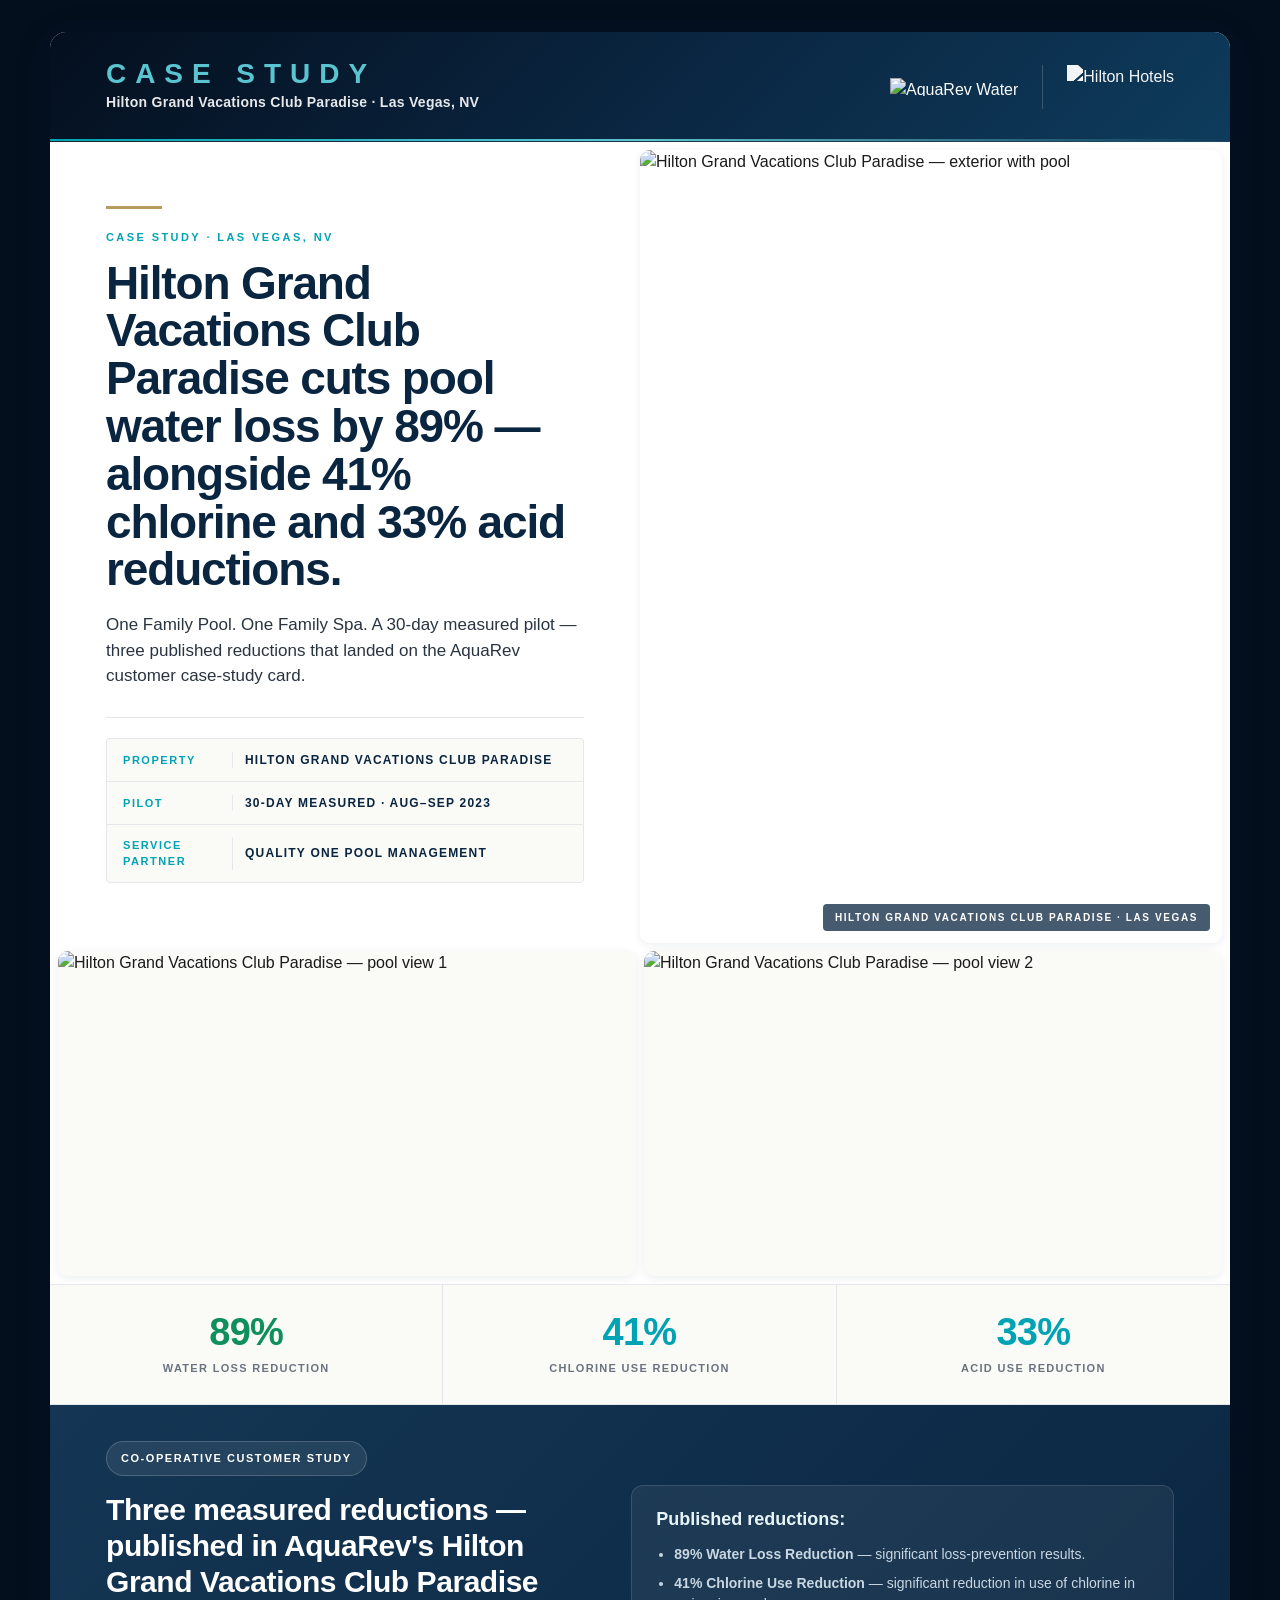
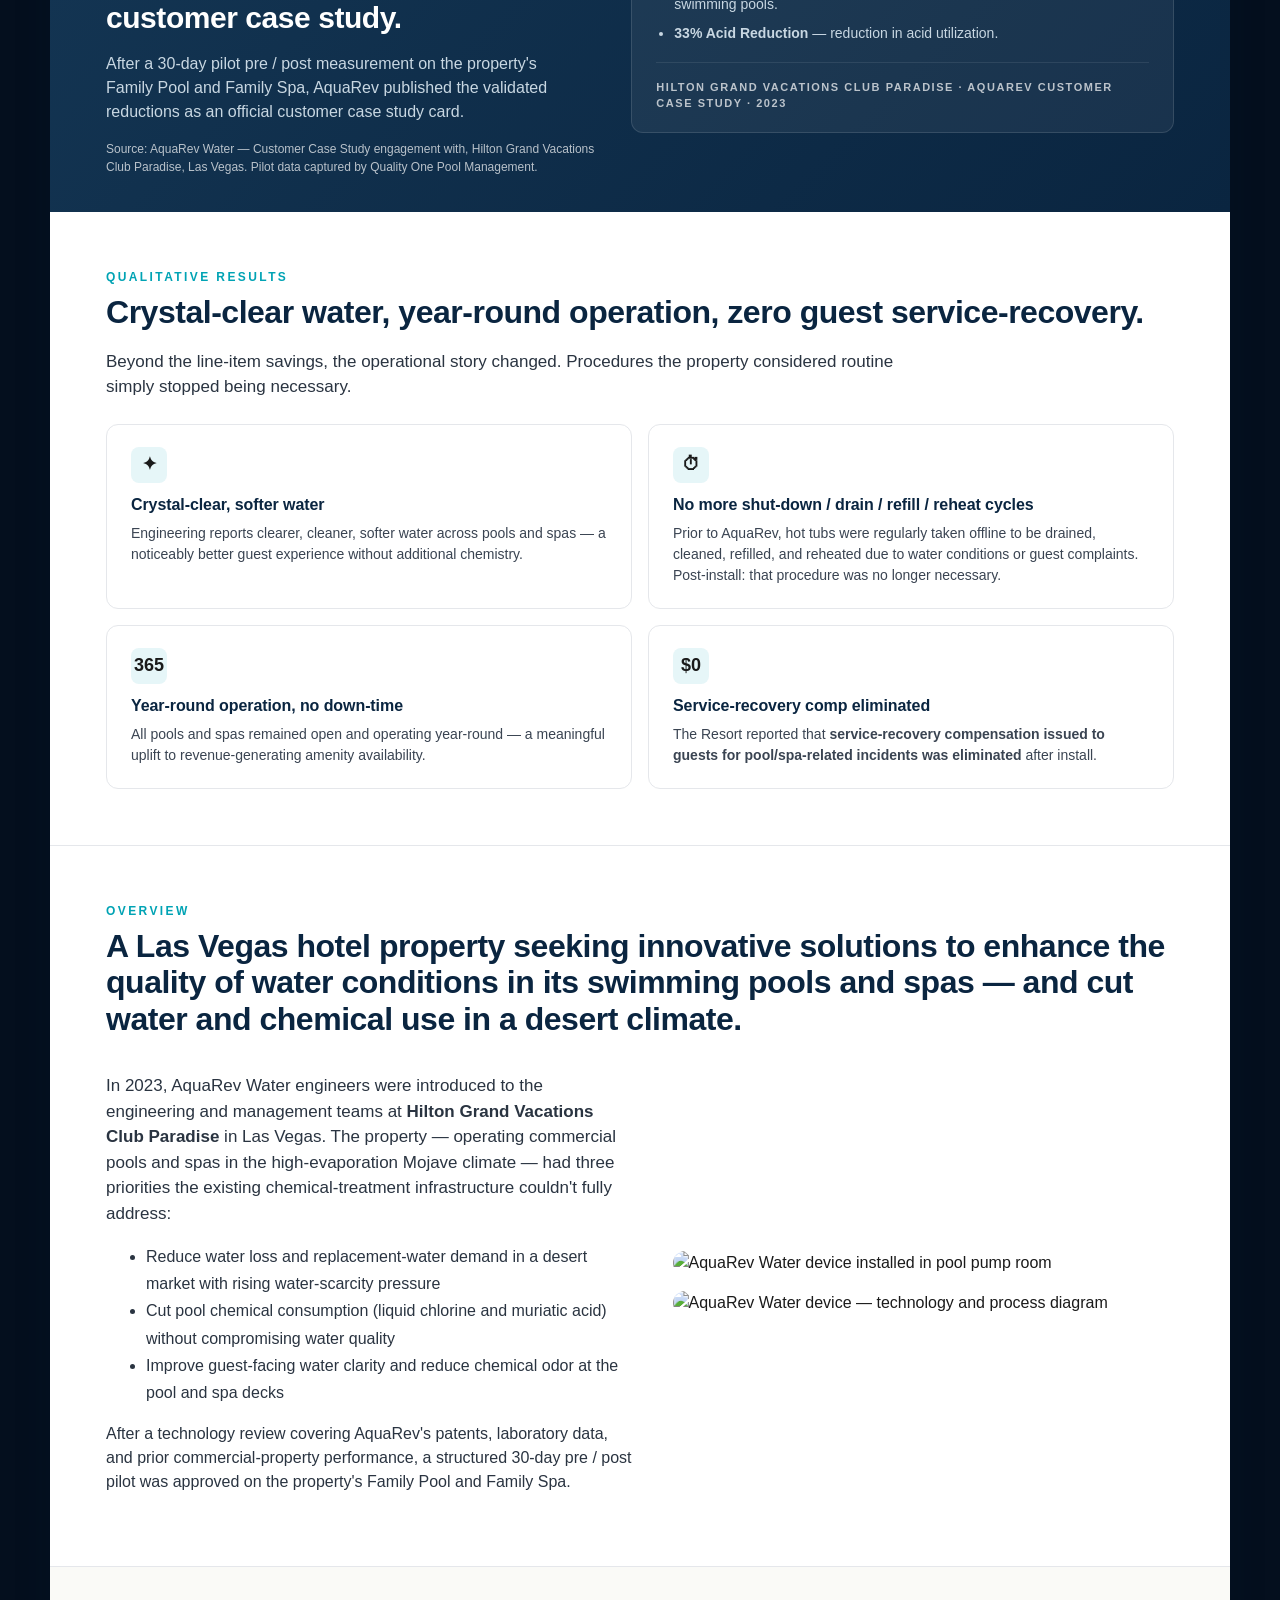
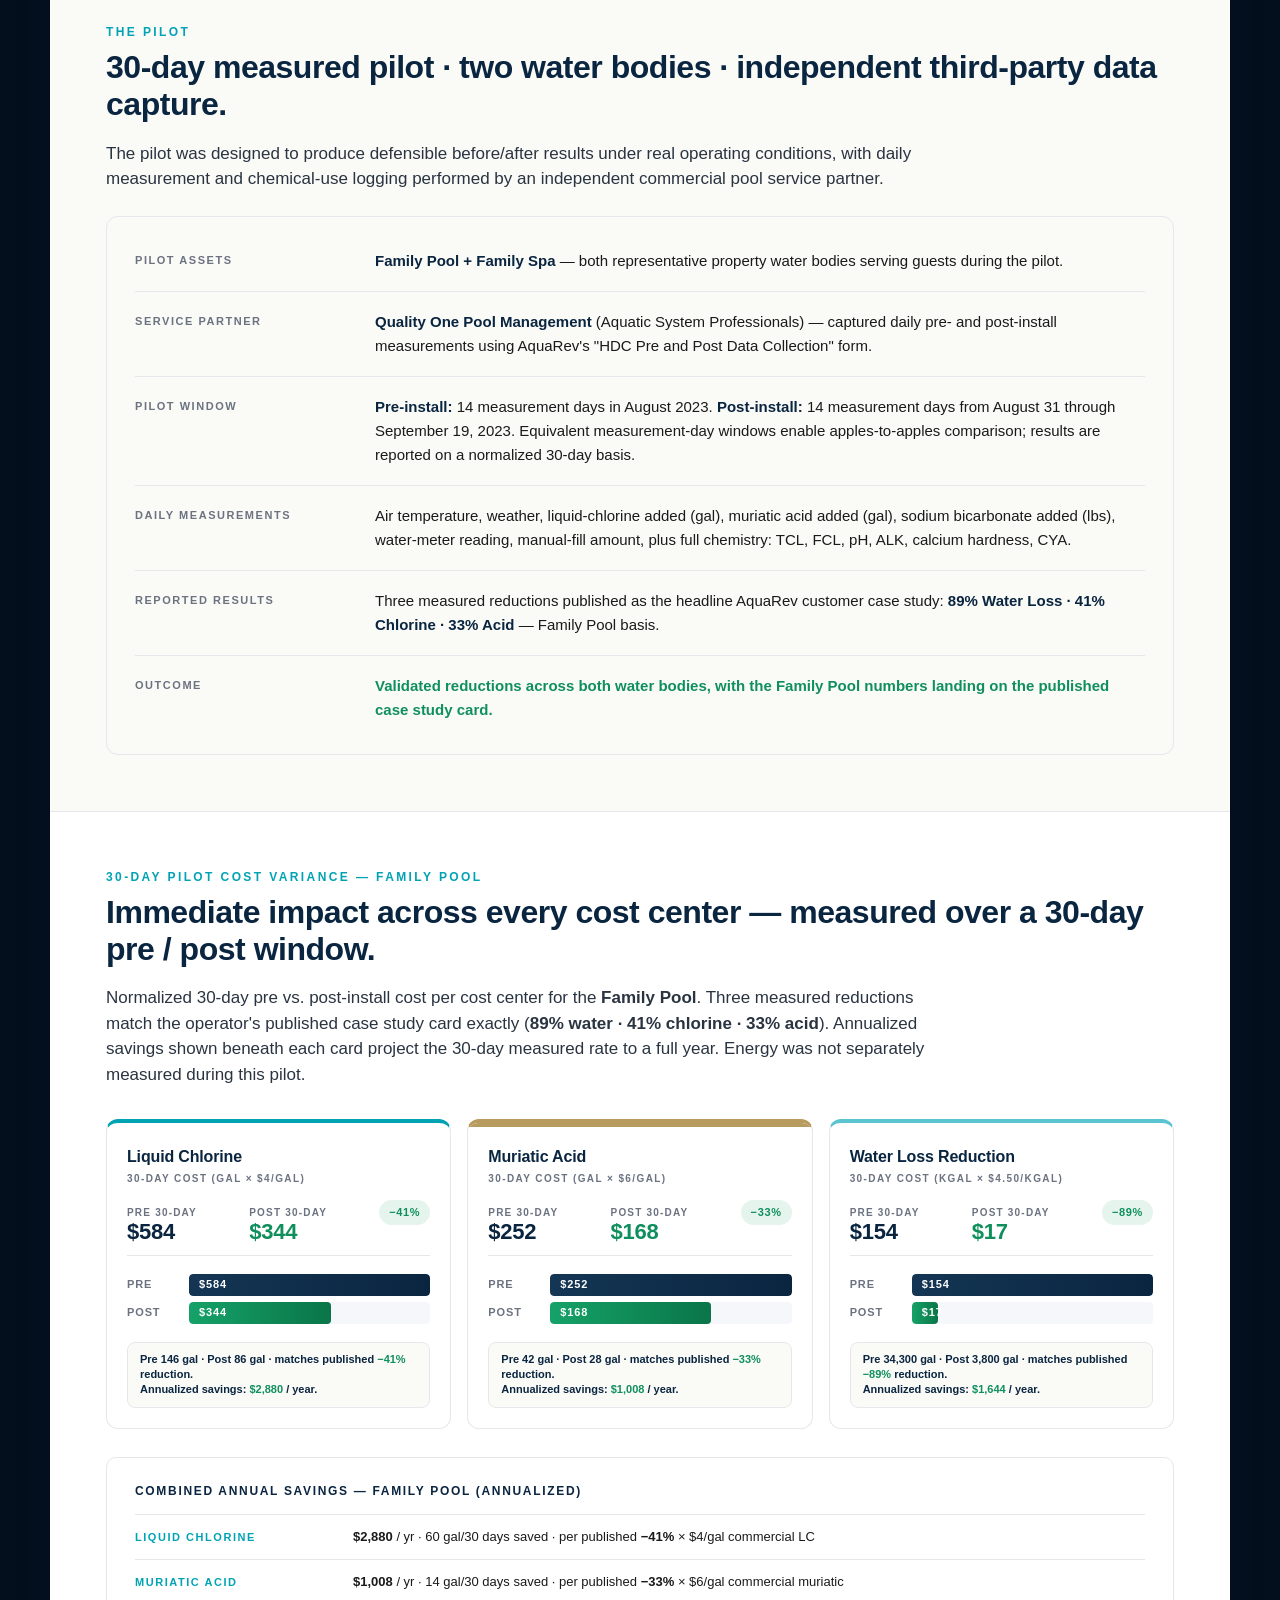
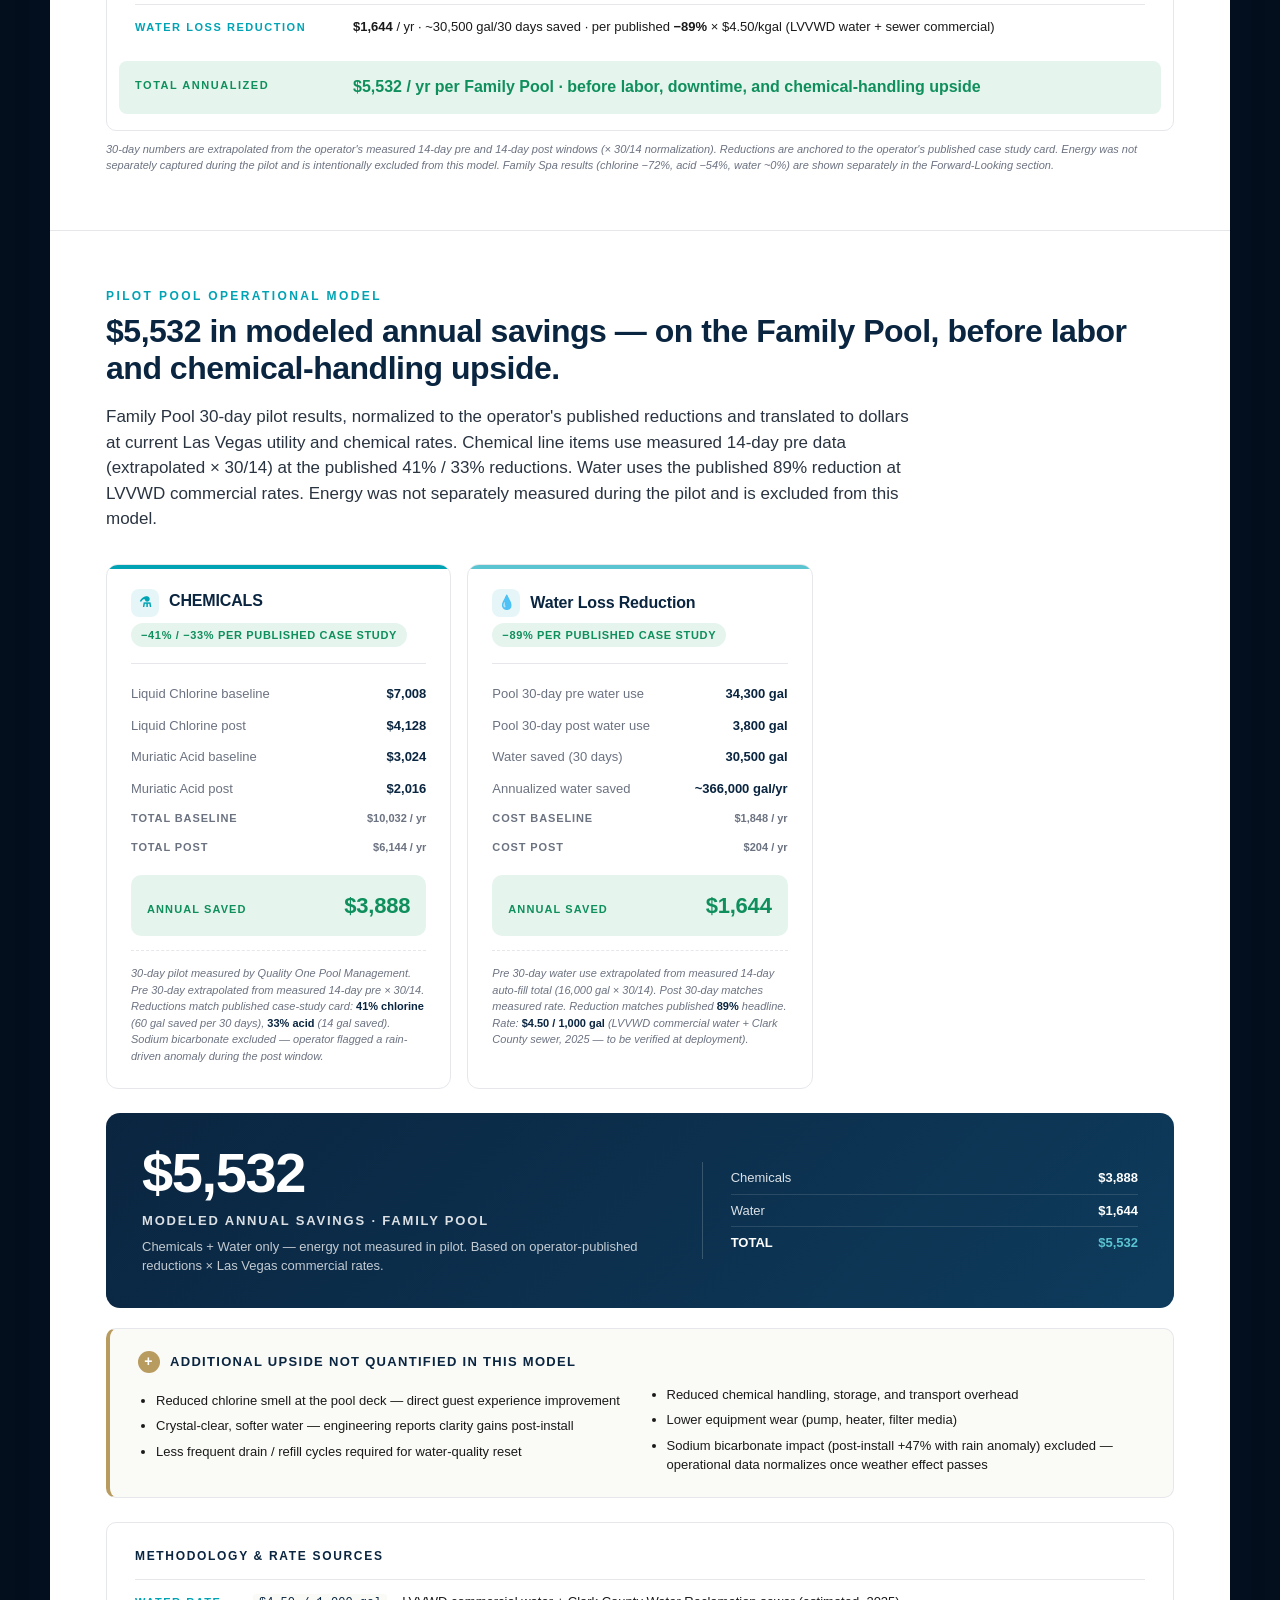
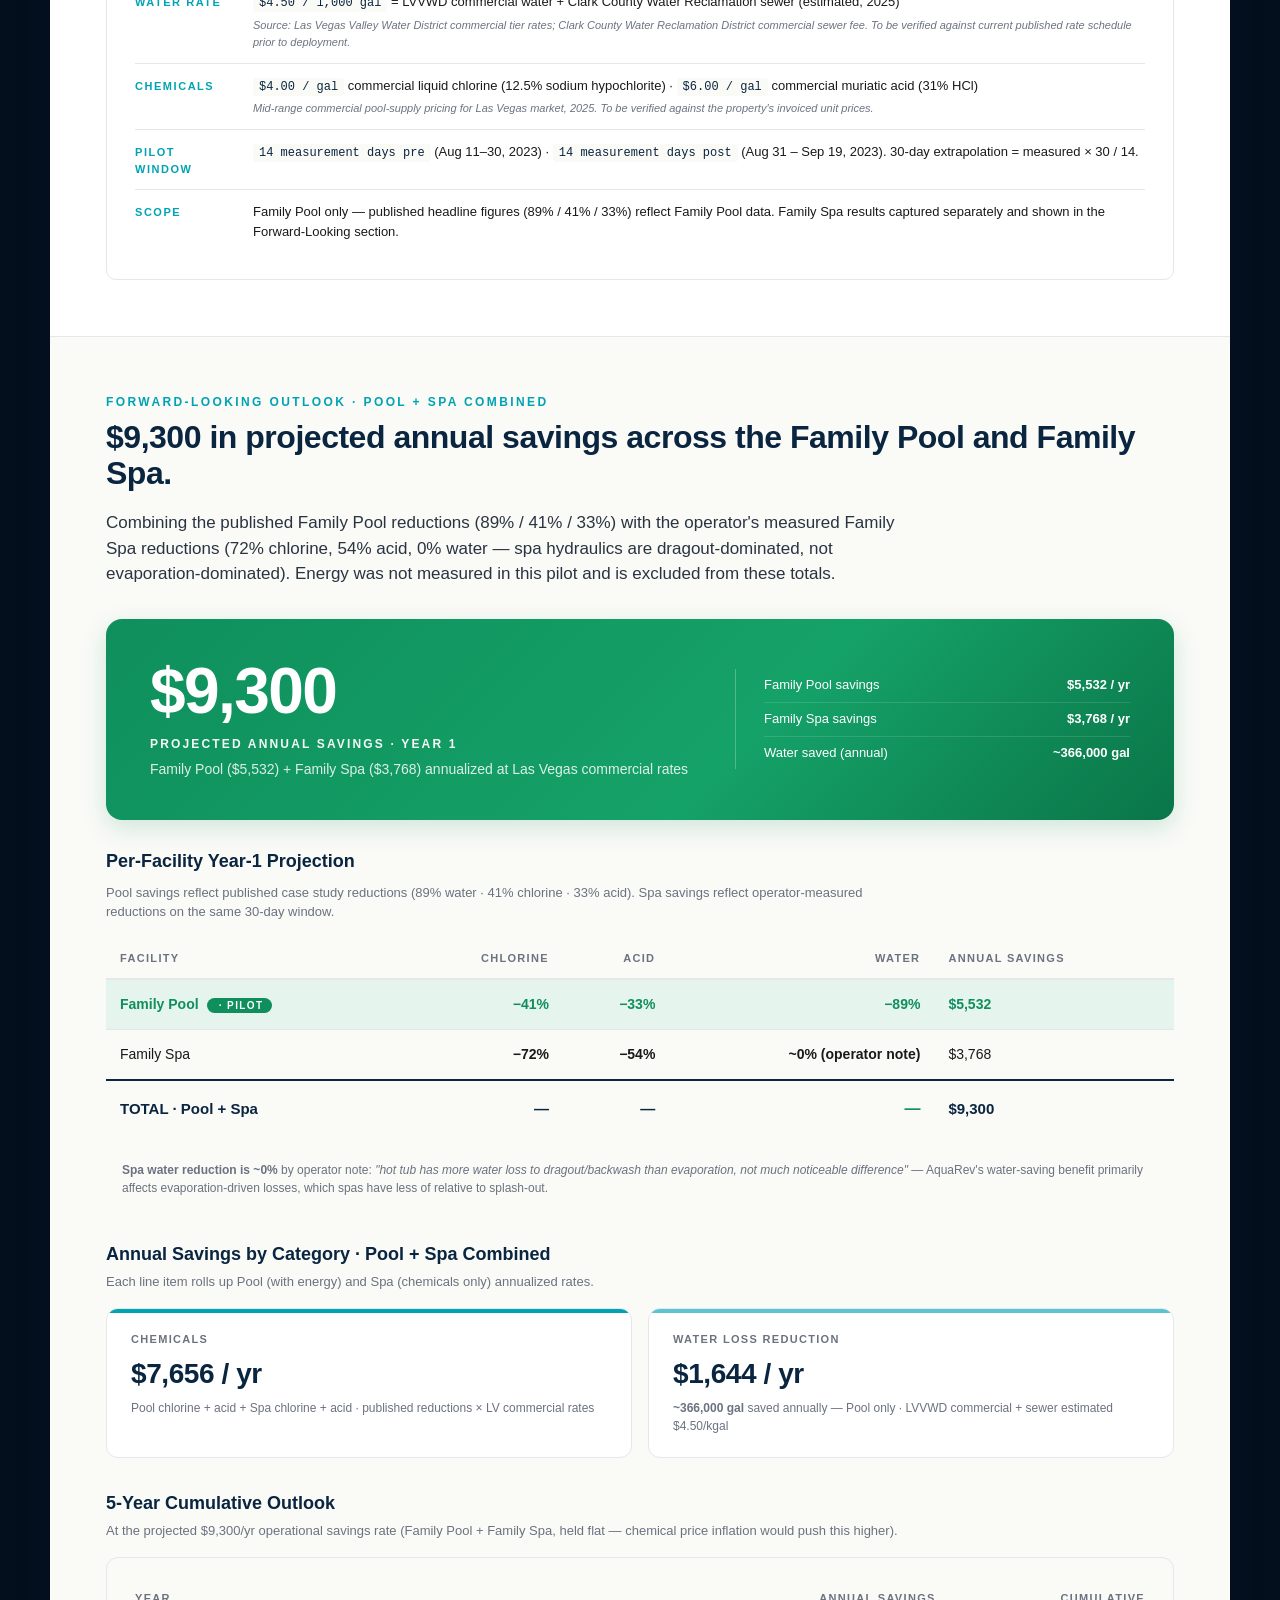
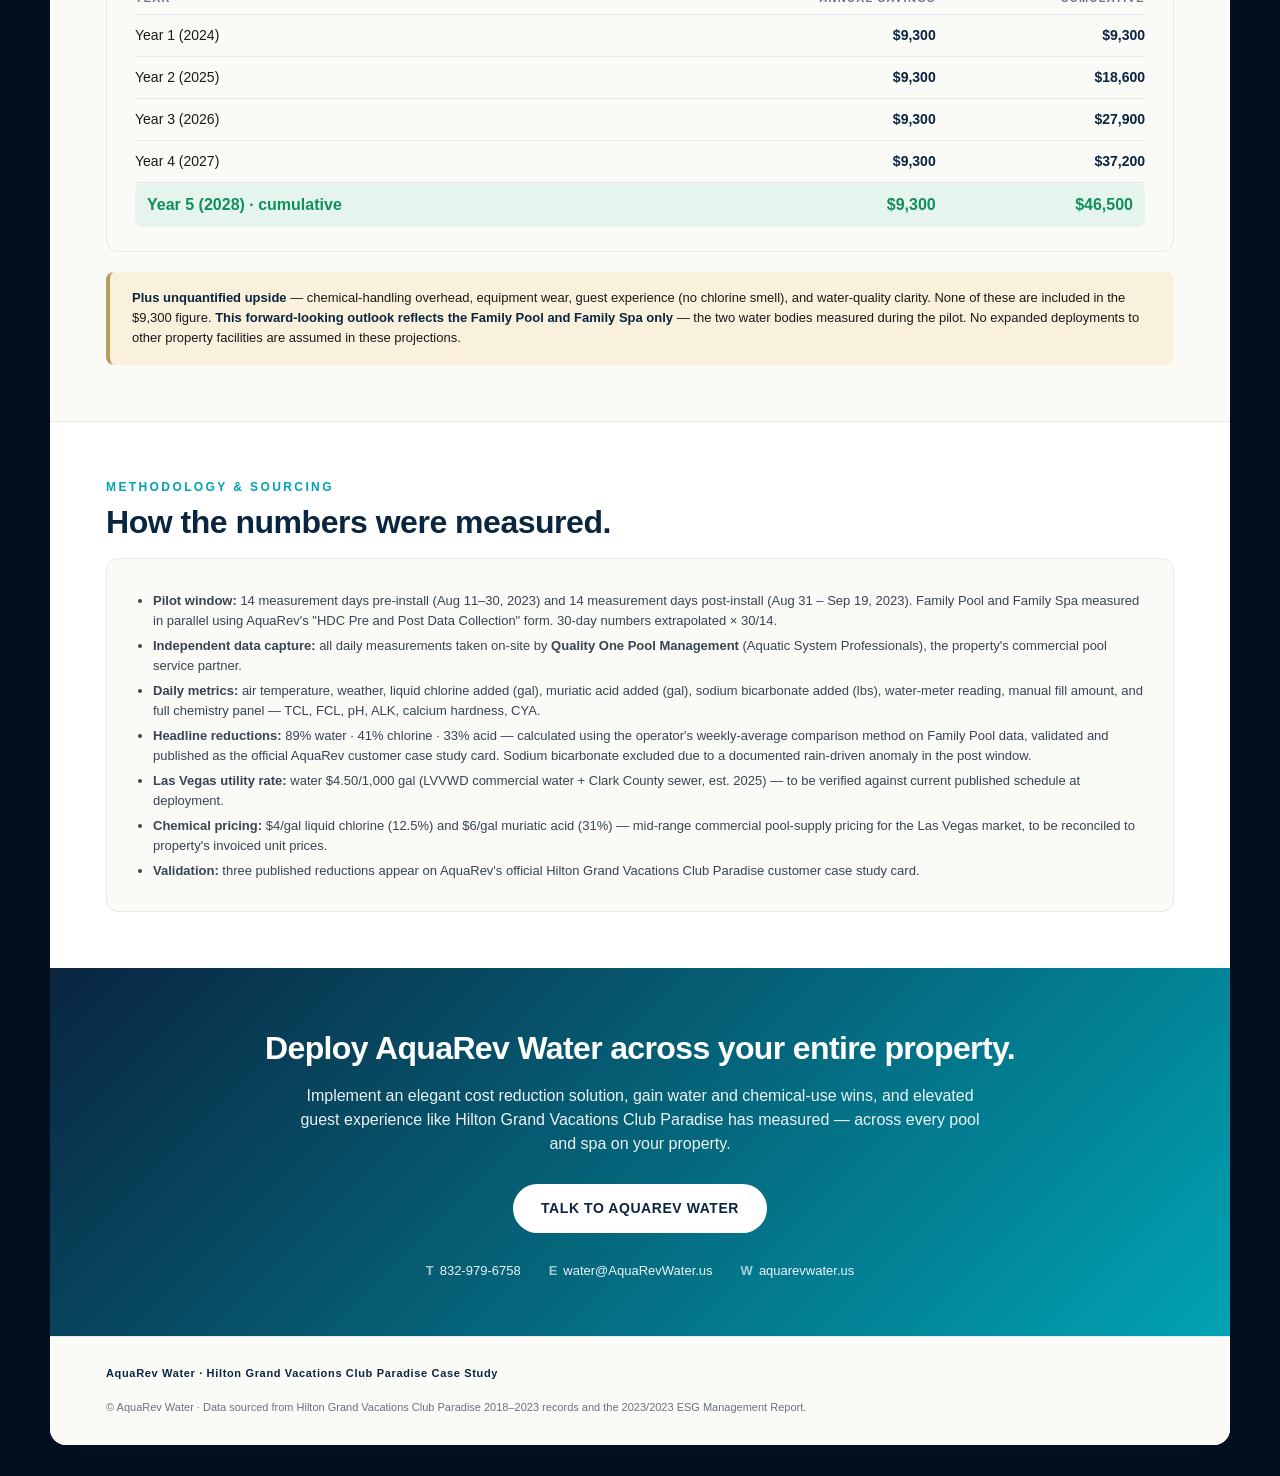
==== commit 110f53d9: "Add 5-Year Cumulative Outlook + remove published-case-study card section - Forward-Looking section n" ====
--- a/index.html
+++ b/index.html
@@ -79,16 +79,6 @@
         </ul>
         <div class="attribution">Hilton Grand Vacations Club Paradise · AquaRev Customer Case Study · 2023</div>
       </div>
-    </div>
-  </div>
-
-  <!-- PUBLISHED CASE STUDY CARD IMAGE -->
-  <div class="section tight" style="background: var(--paper);">
-    <div class="eyebrow">From the published case study</div>
-    <h2 style="font-size: 24px;">AquaRev Customer Case Study Card — Hilton Grand Vacations Club Paradise</h2>
-    <div class="img-slot" style="border-radius: 12px; margin-top: 16px; background: #fff; aspect-ratio: auto; min-height: 320px;">
-      <img src="" alt="AquaRev published case study card for Hilton Grand Vacations Club Paradise" style="position: relative; width: 100%; height: auto; object-fit: contain; display: block;" />
-      <div class="slot-label"><span class="key">IMG-04</span> Published case study card · placeholder</div>
     </div>
   </div>
 
@@ -450,6 +440,23 @@
       </div>
     </div>
 
+    <h3 style="margin-top: 32px; margin-bottom: 4px;">5-Year Cumulative Outlook</h3>
+    <p style="font-size: 13px; color: var(--muted); margin: 0;">At the projected $9,300/yr operational savings rate (Family Pool + Family Spa, held flat — chemical price inflation would push this higher).</p>
+    <div class="multi-year-card">
+      <table>
+        <thead>
+          <tr><th>Year</th><th>Annual Savings</th><th>Cumulative</th></tr>
+        </thead>
+        <tbody>
+          <tr><td>Year 1 (2024)</td><td>$9,300</td><td>$9,300</td></tr>
+          <tr><td>Year 2 (2025)</td><td>$9,300</td><td>$18,600</td></tr>
+          <tr><td>Year 3 (2026)</td><td>$9,300</td><td>$27,900</td></tr>
+          <tr><td>Year 4 (2027)</td><td>$9,300</td><td>$37,200</td></tr>
+          <tr class="year5"><td>Year 5 (2028) · cumulative</td><td>$9,300</td><td>$46,500</td></tr>
+        </tbody>
+      </table>
+    </div>
+
     <div class="forward-note">
       <b>Plus unquantified upside</b> — chemical-handling overhead, equipment wear, guest experience (no chlorine smell), and water-quality clarity. None of these are included in the $9,300 figure. <b>This forward-looking outlook reflects the Family Pool and Family Spa only</b> — the two water bodies measured during the pilot. No expanded deployments to other property facilities are assumed in these projections.
     </div>
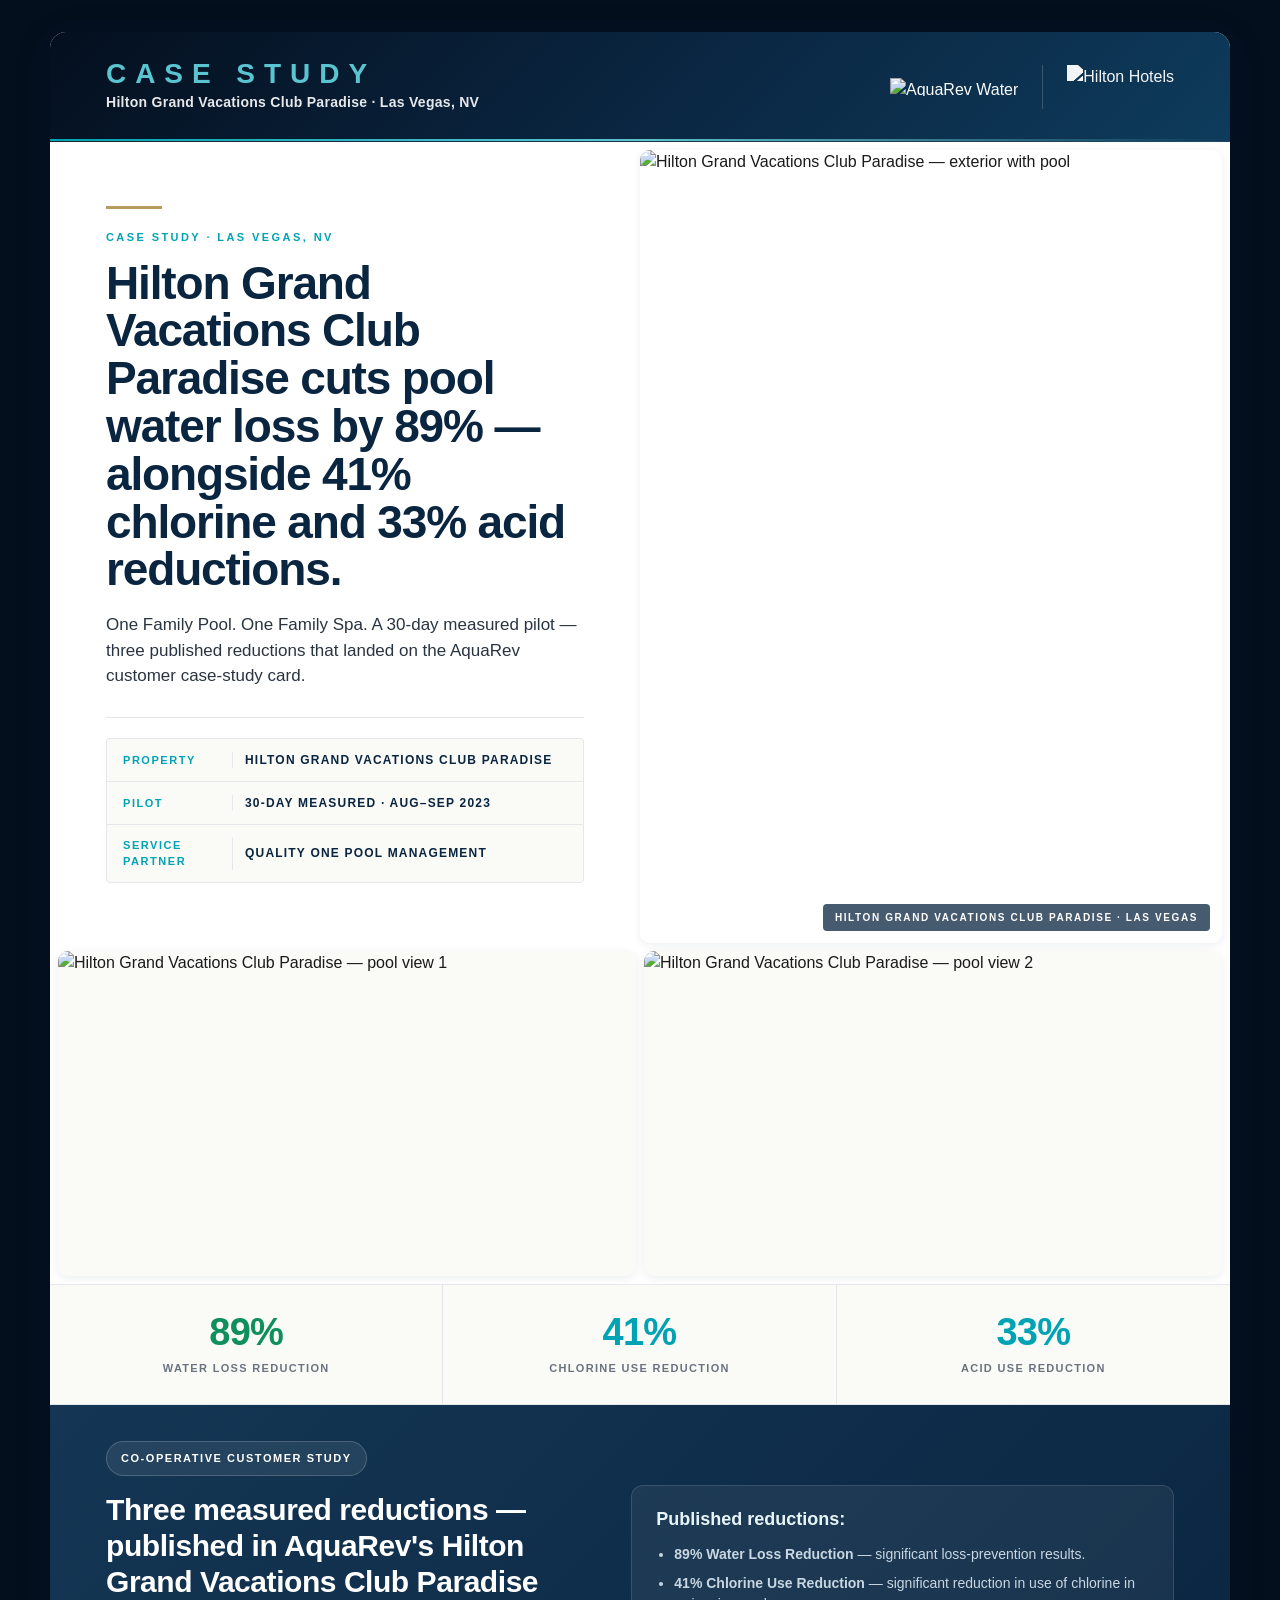
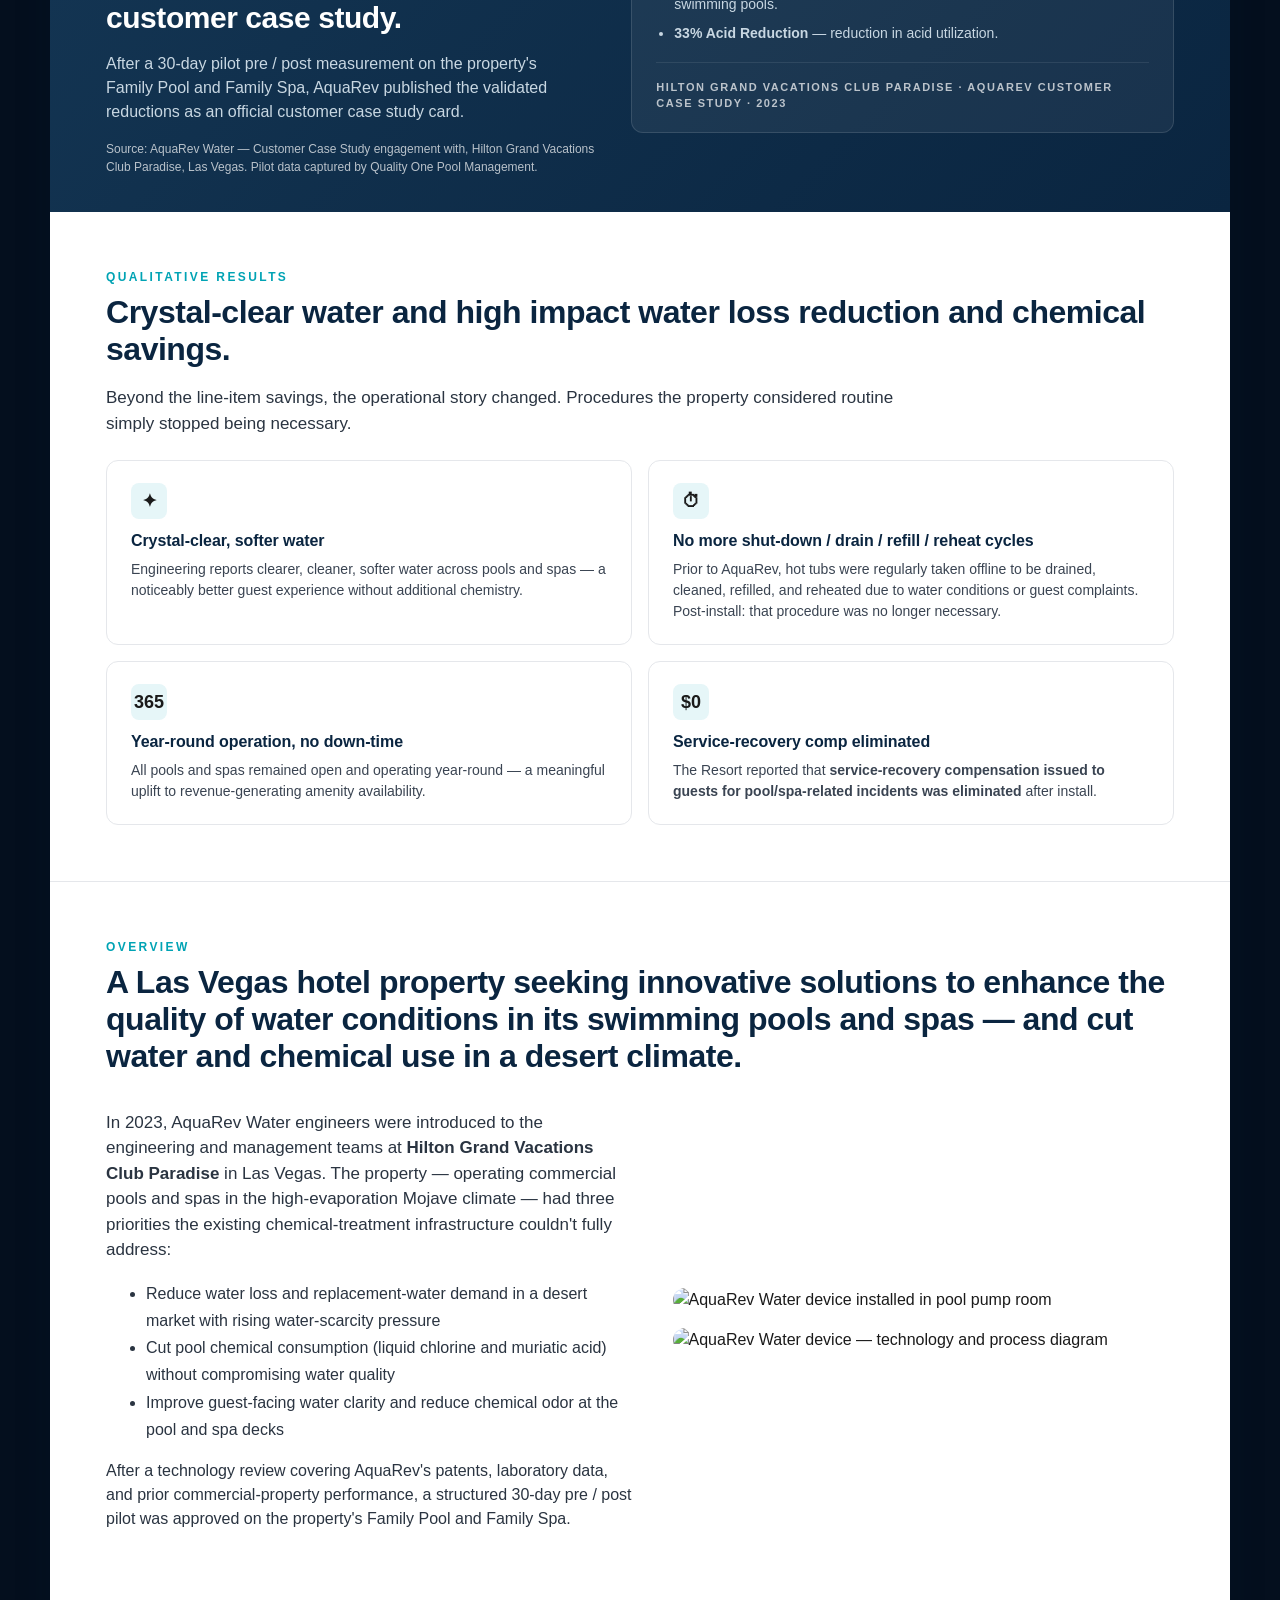
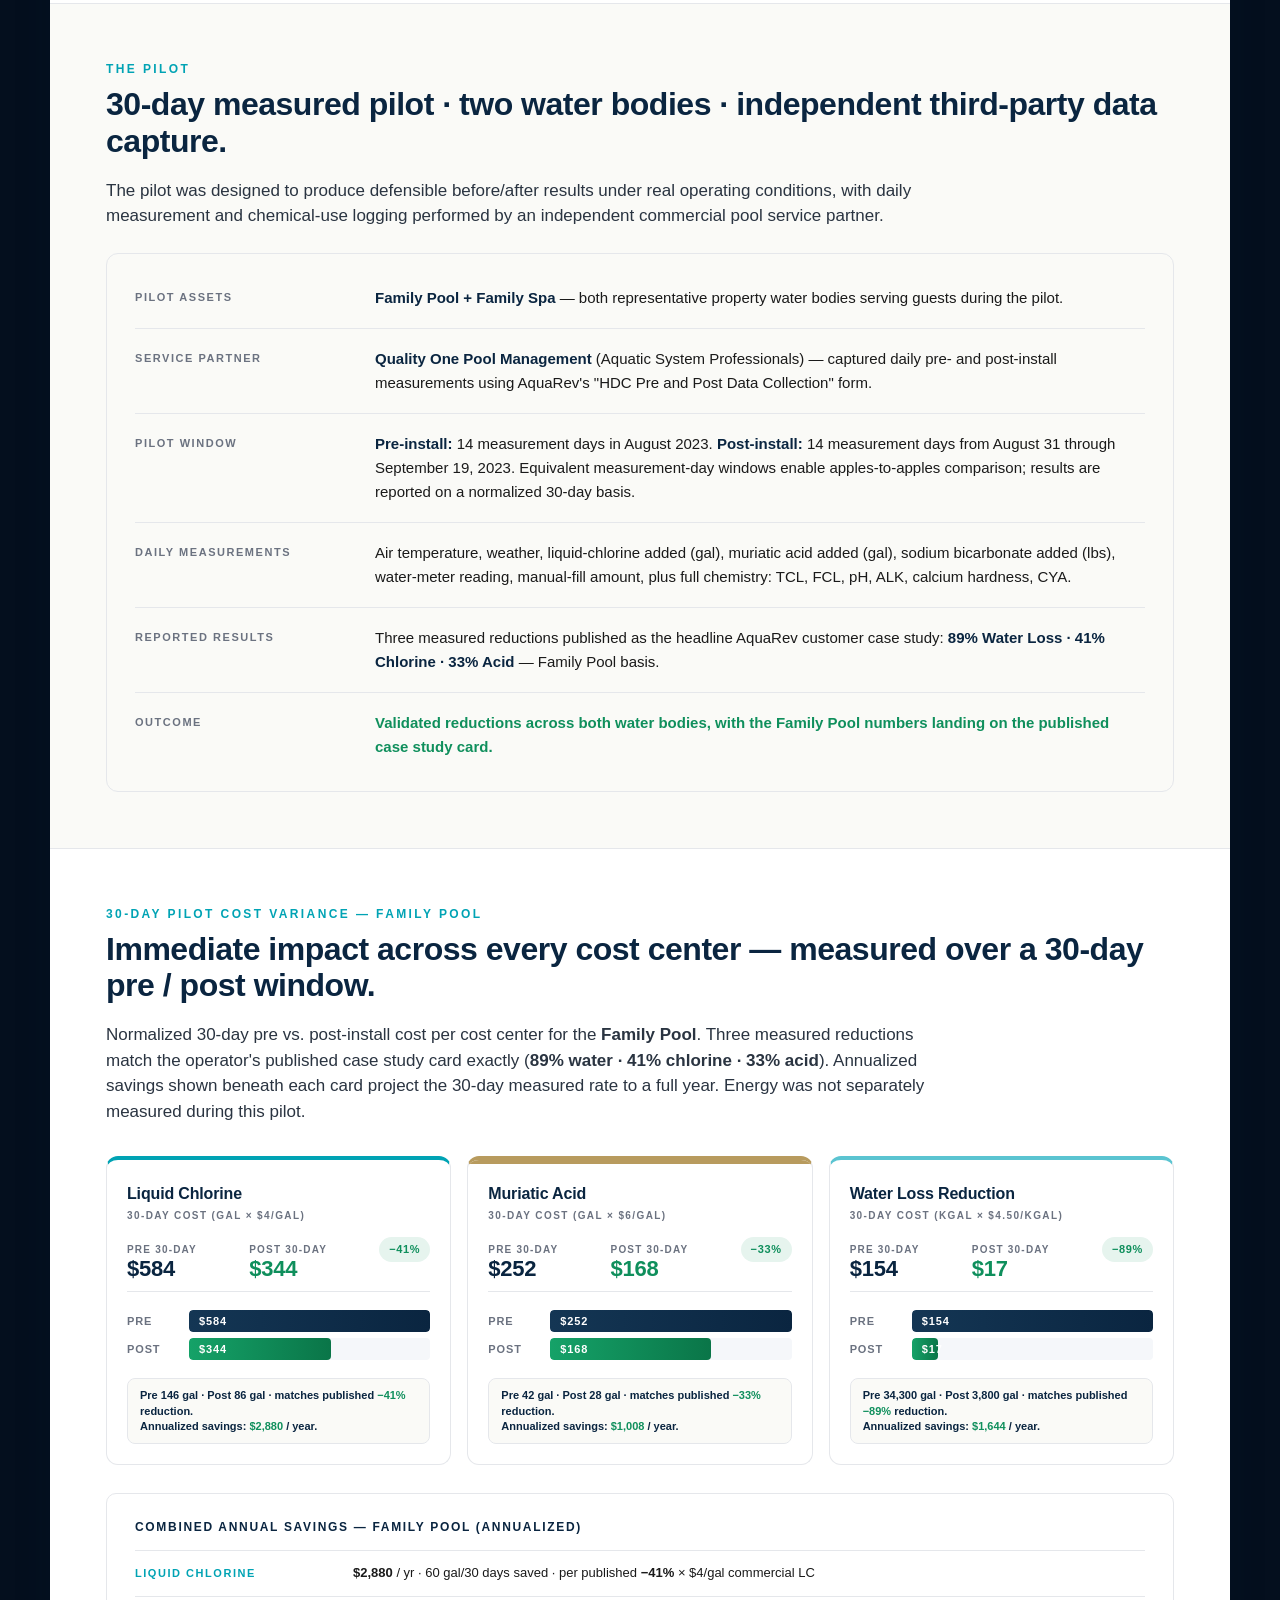
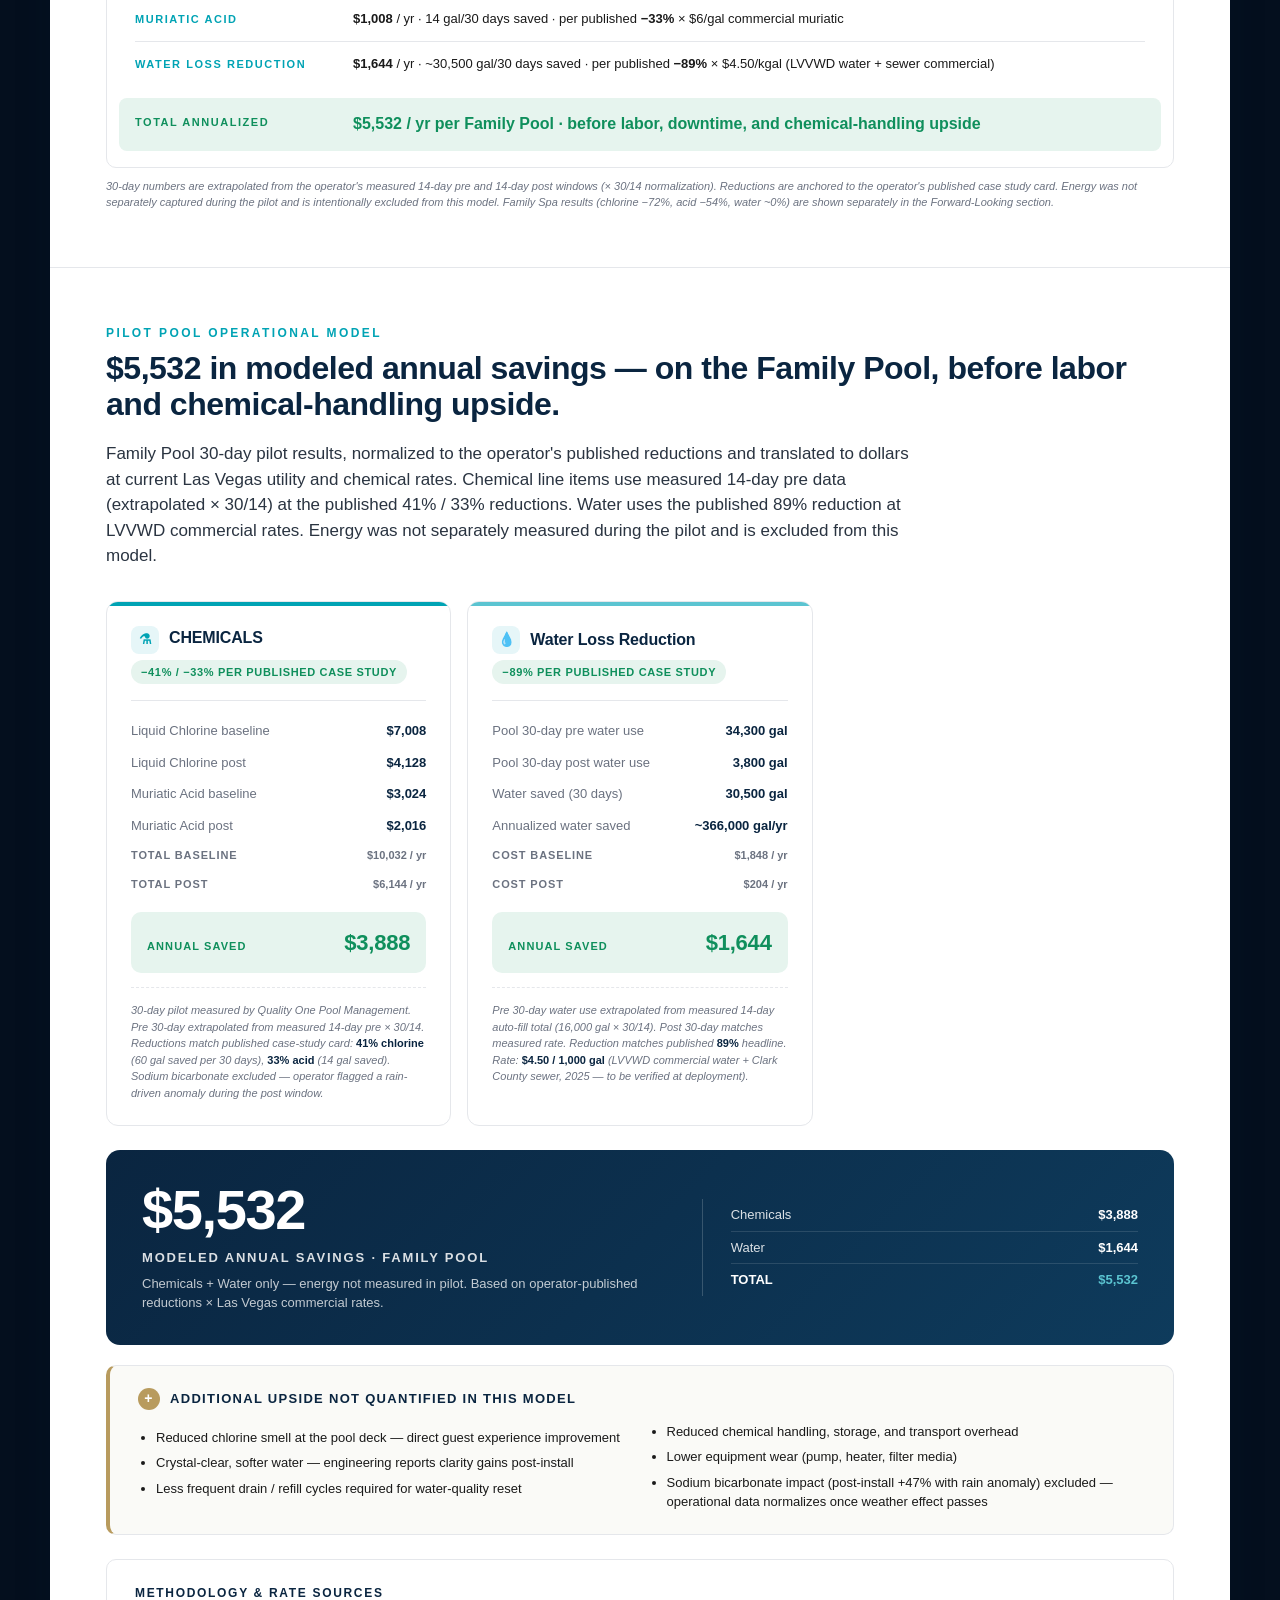
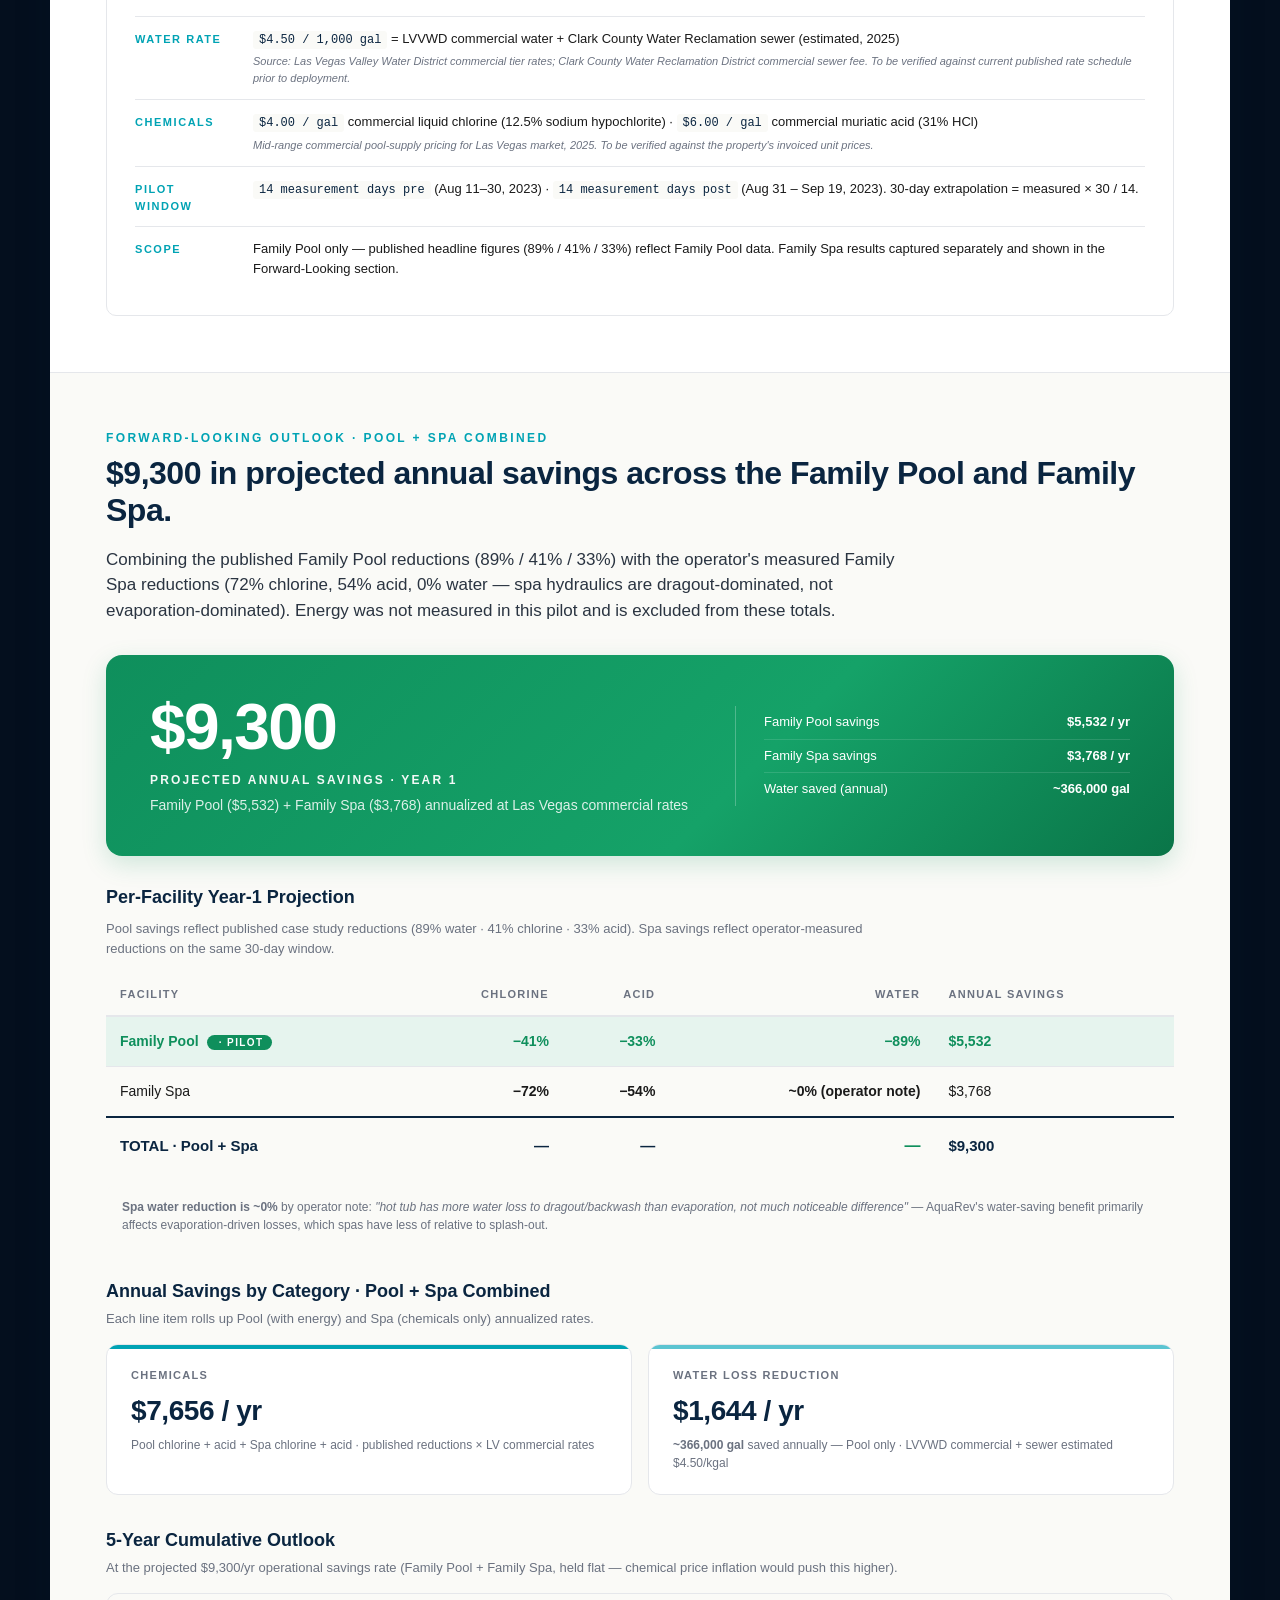
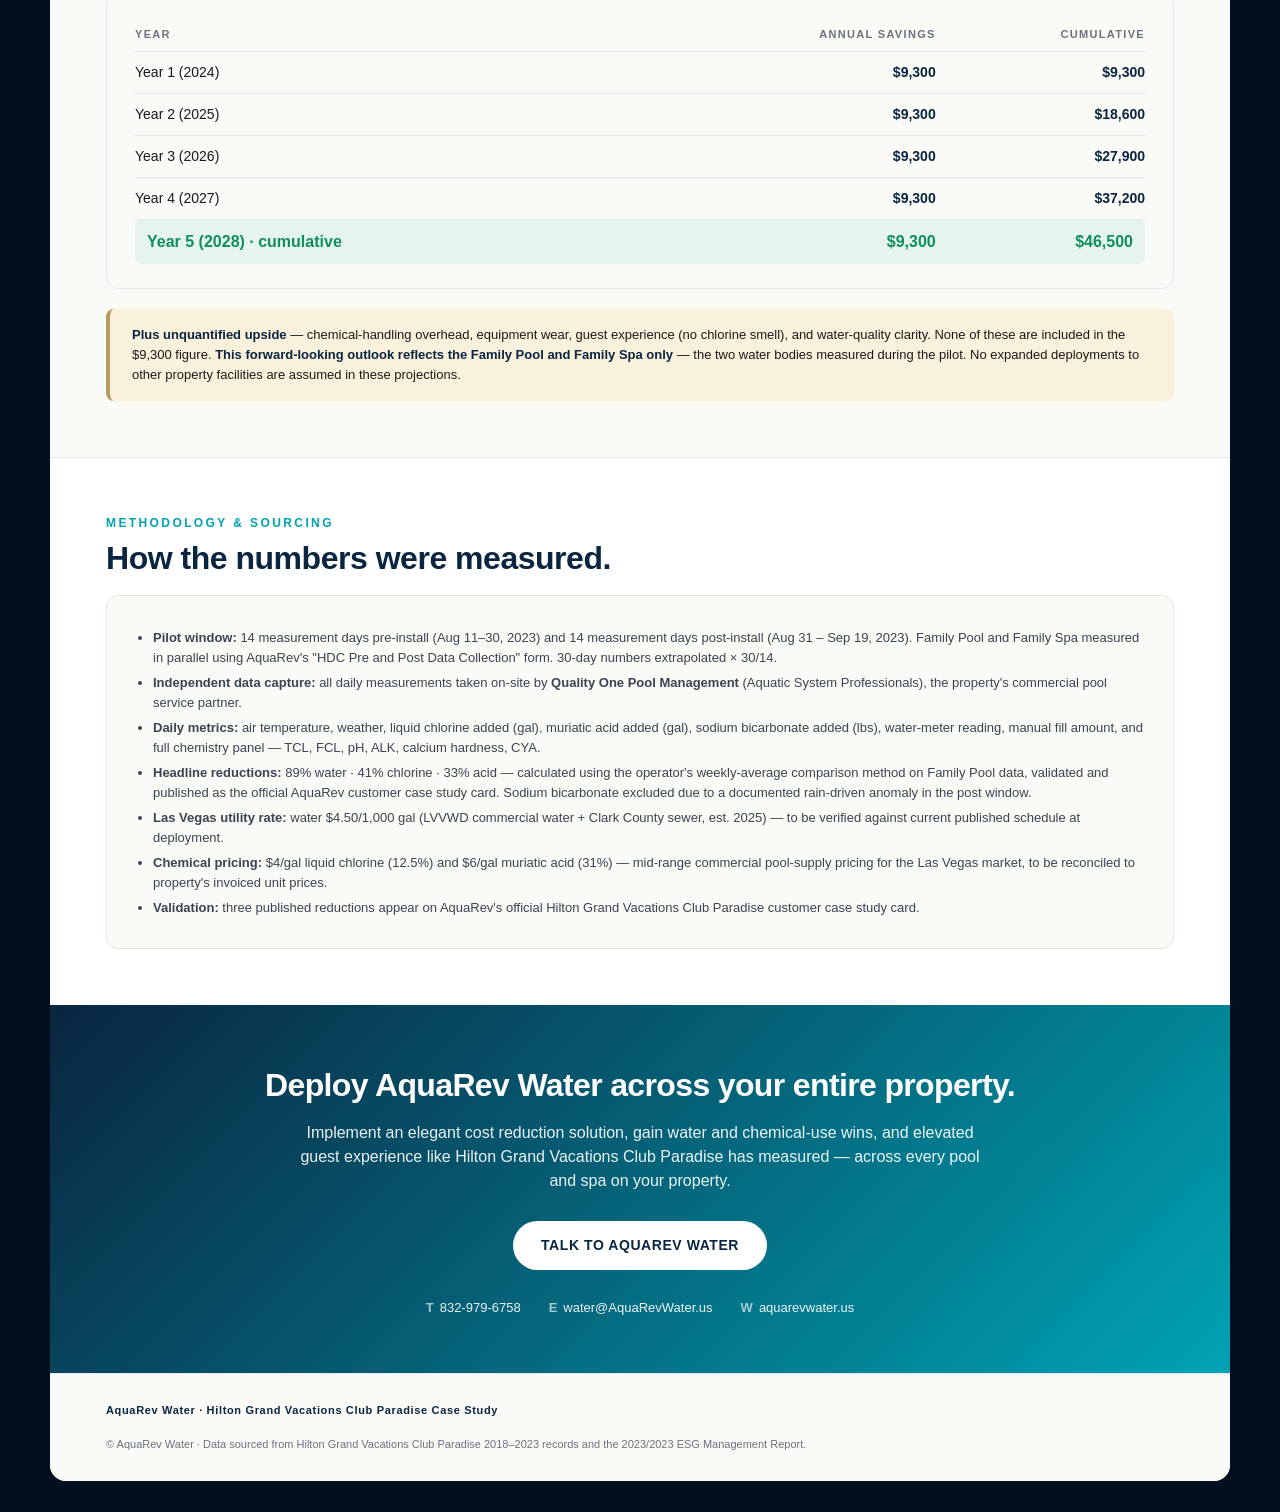
==== commit 4ccedd45: "Update qualitative section heading Reframes the section around the published Hilton outcomes (water " ====
--- a/index.html
+++ b/index.html
@@ -85,7 +85,7 @@
   <!-- QUALITATIVE RESULTS -->
   <div class="section">
     <div class="eyebrow">Qualitative Results</div>
-    <h2>Crystal-clear water, year-round operation, zero guest service-recovery.</h2>
+    <h2>Crystal-clear water and high impact water loss reduction and chemical savings.</h2>
     <p class="lead">Beyond the line-item savings, the operational story changed. Procedures the property considered routine simply stopped being necessary.</p>
 
     <div class="quals">
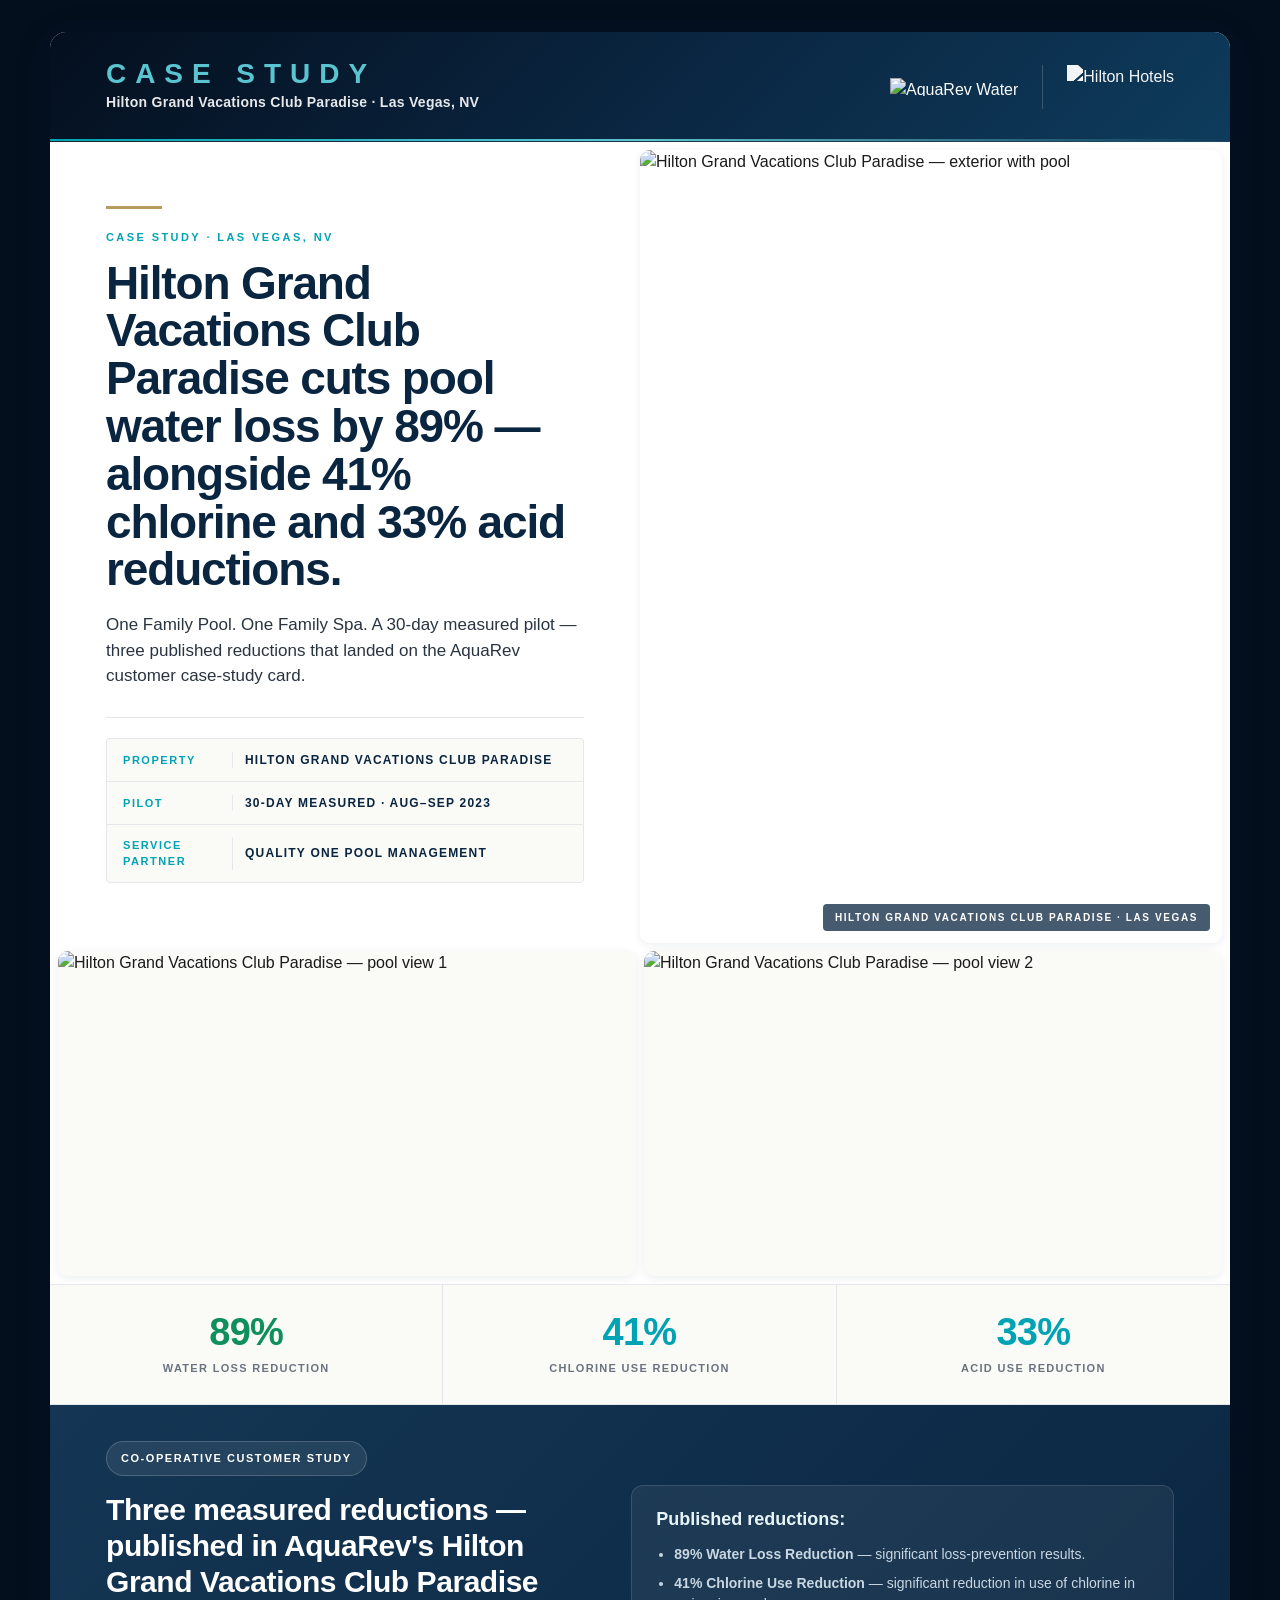
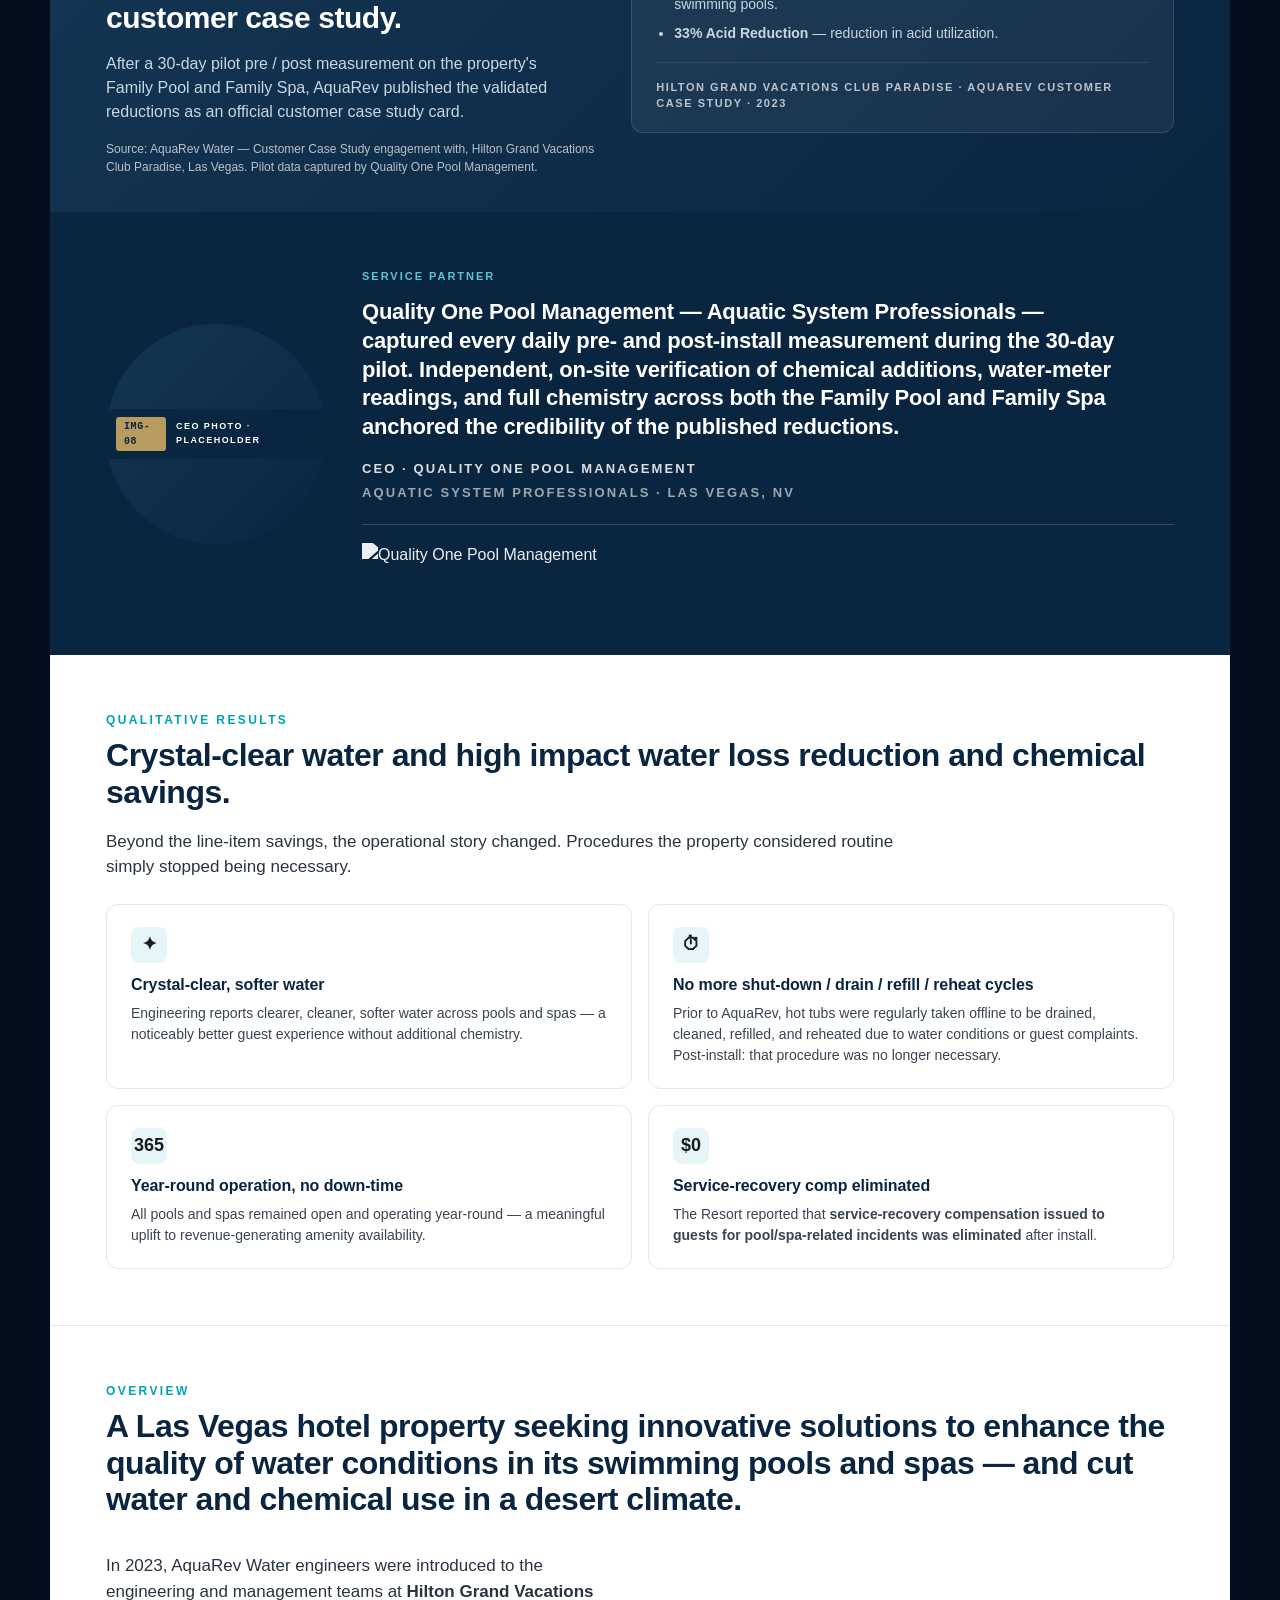
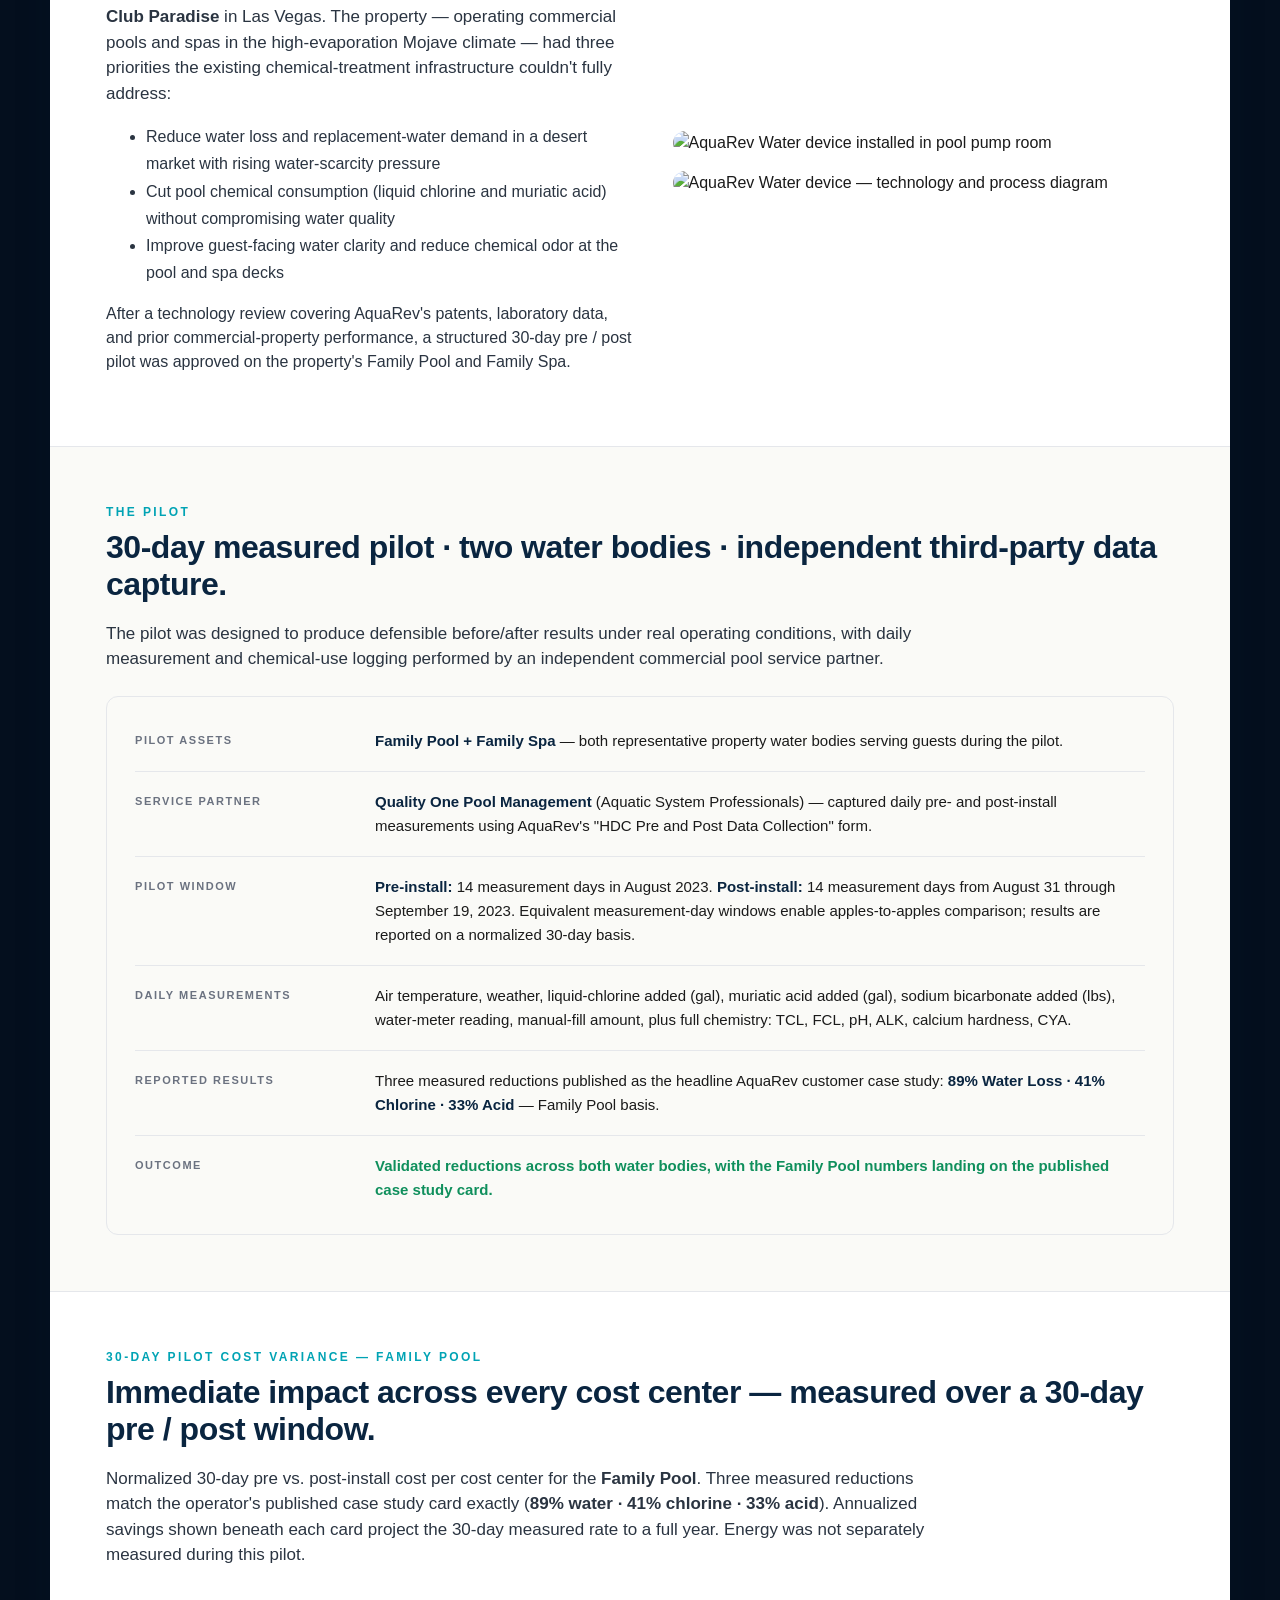
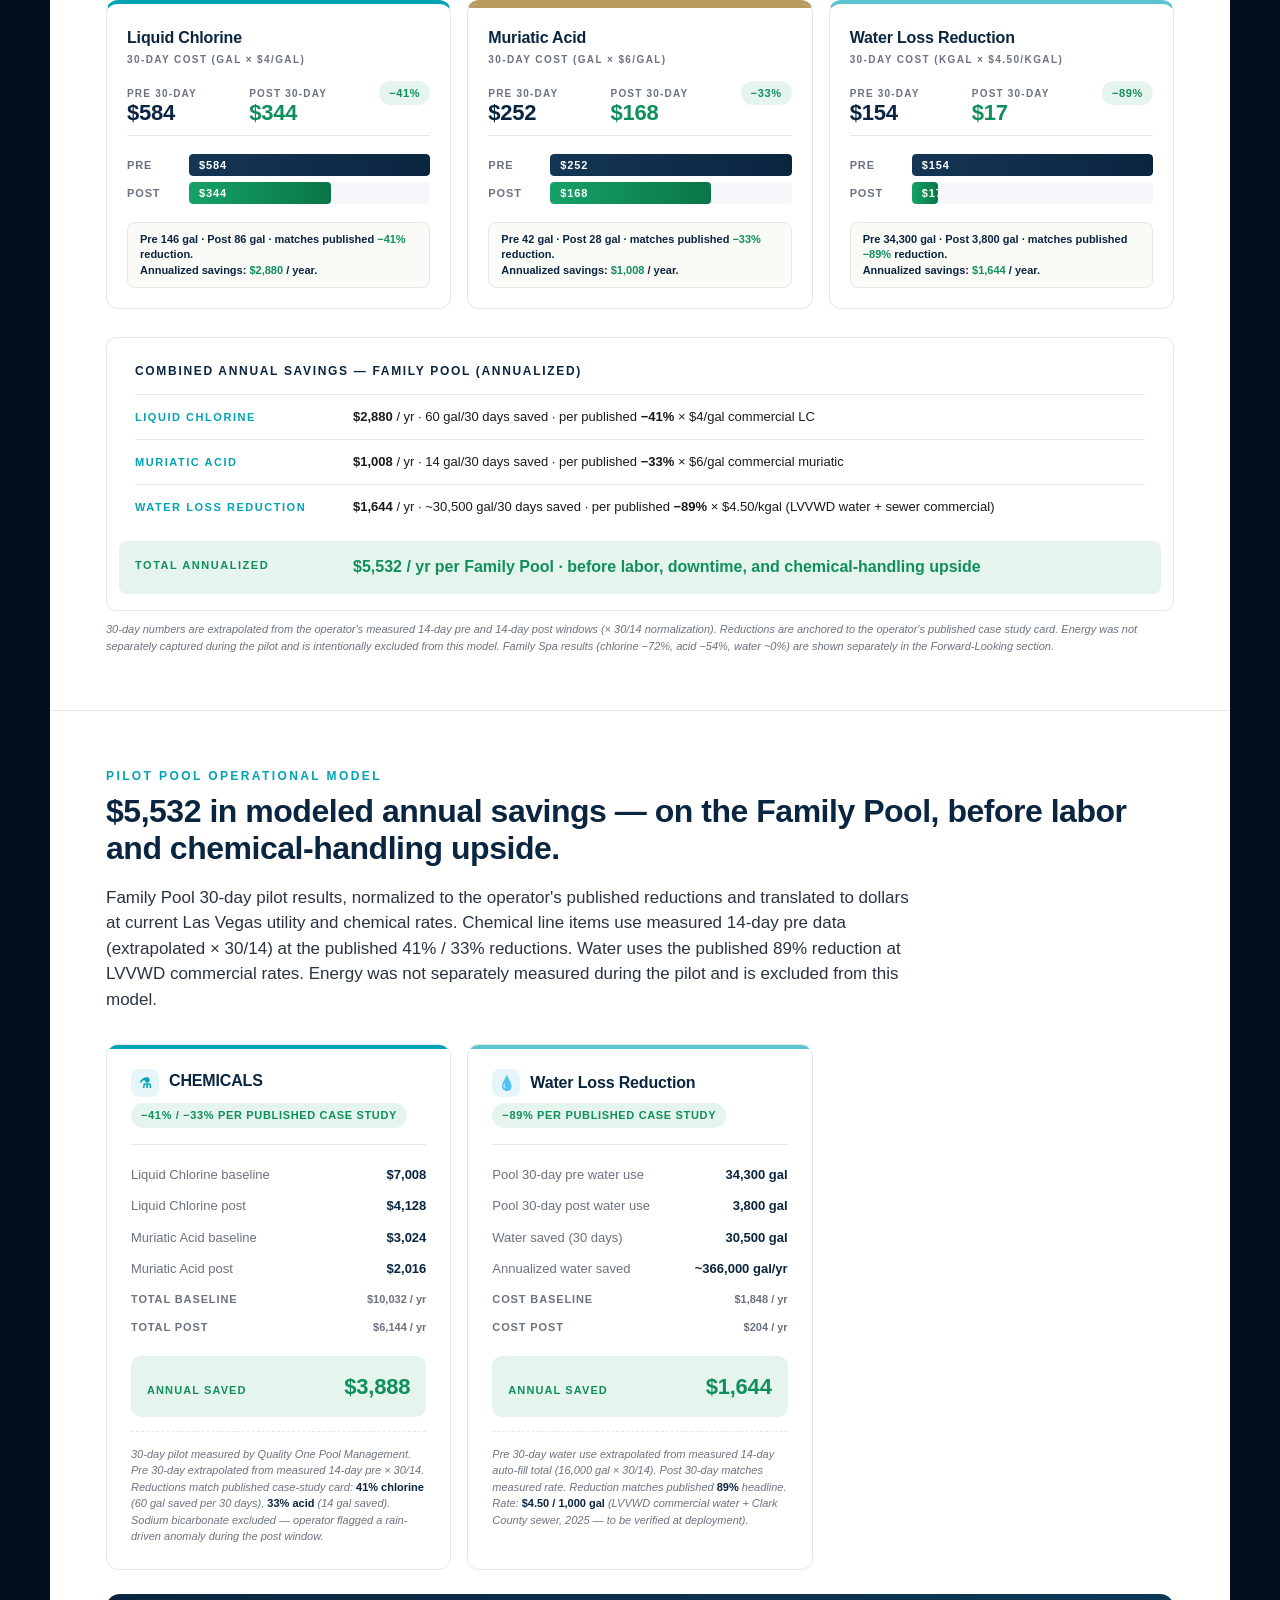
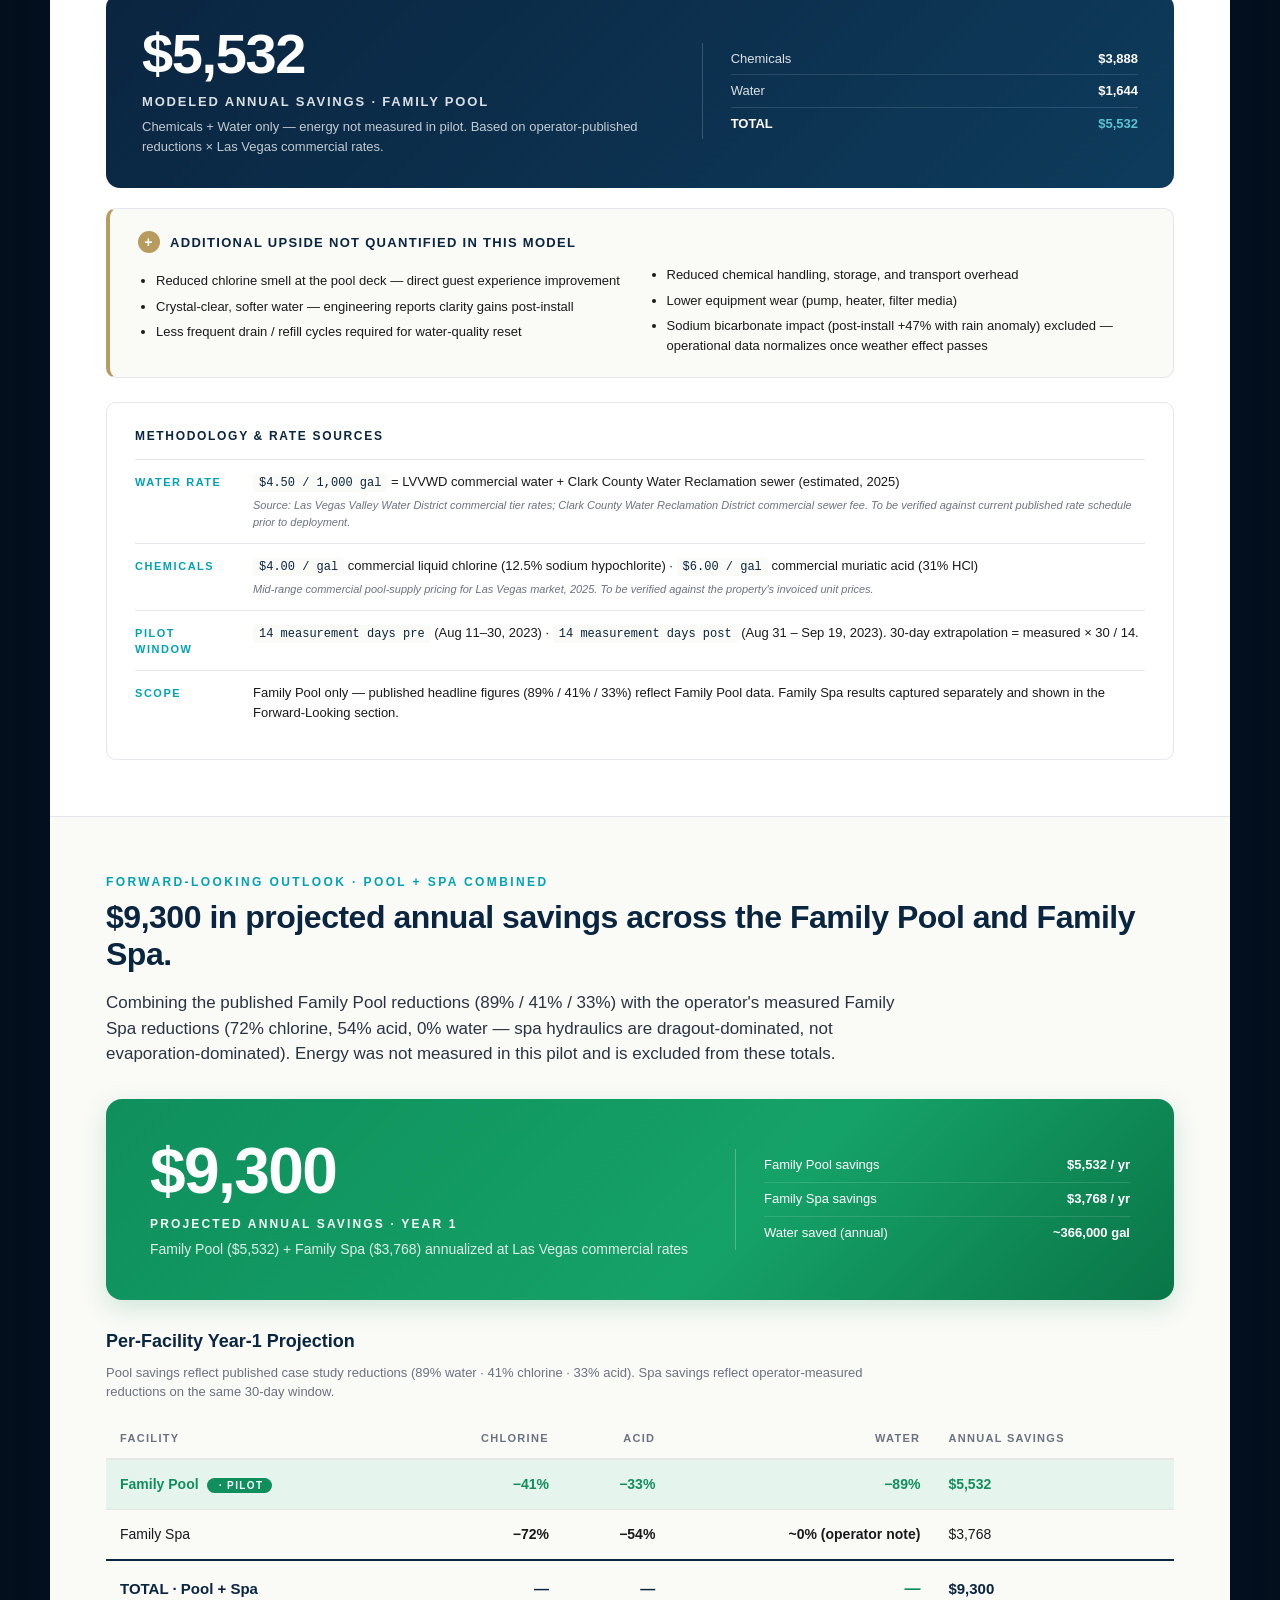
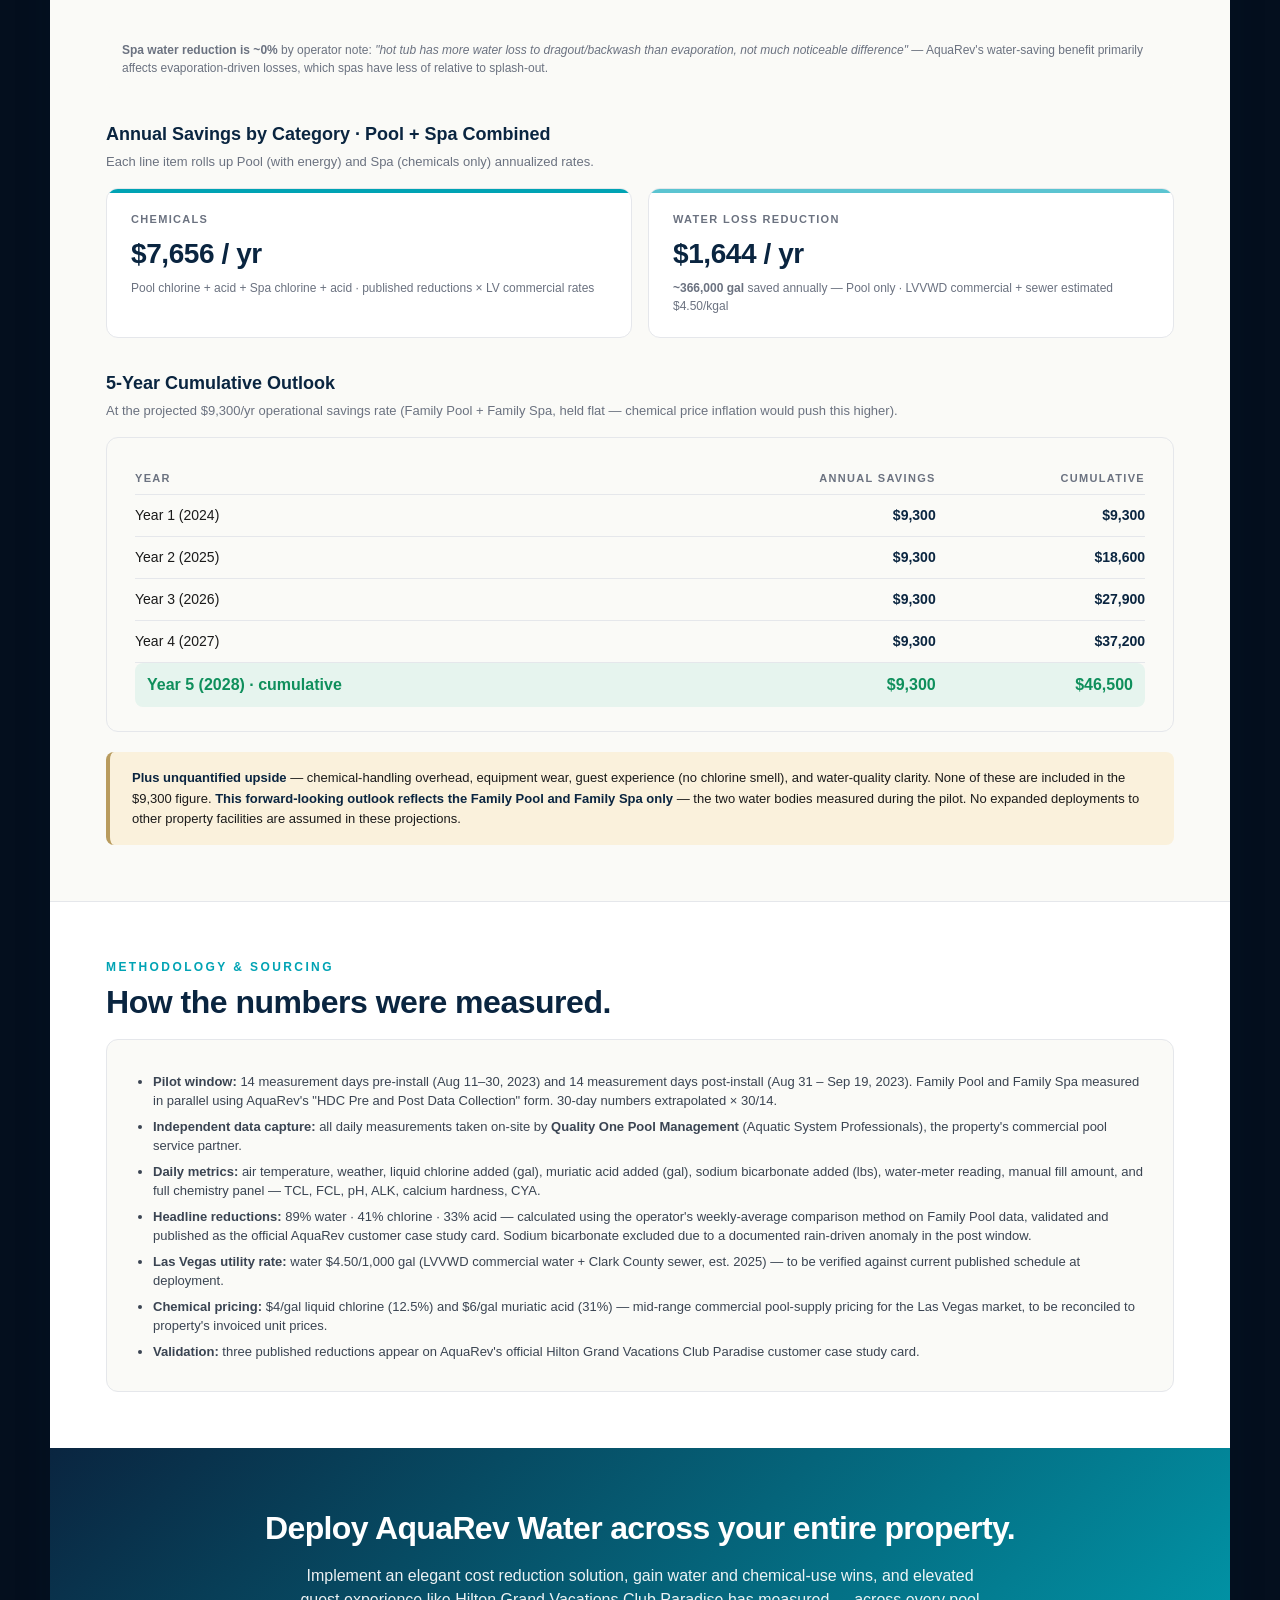
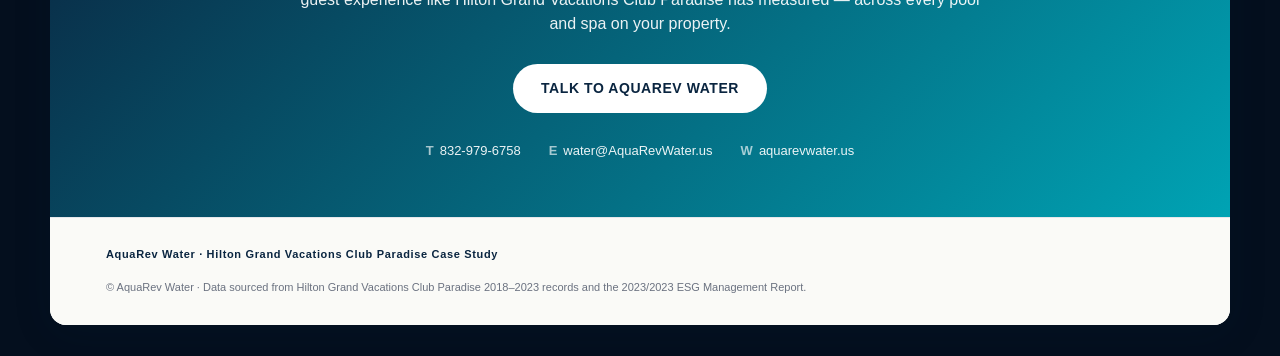
==== commit f9ed00af: "Add Partner Profile section (Quality One Pool Management) Mirrors the Turtle Bay testimonial layout " ====
--- a/index.html
+++ b/index.html
@@ -78,6 +78,22 @@
           <li><b>33% Acid Reduction</b> — reduction in acid utilization.</li>
         </ul>
         <div class="attribution">Hilton Grand Vacations Club Paradise · AquaRev Customer Case Study · 2023</div>
+      </div>
+    </div>
+  </div>
+
+  <!-- PARTNER PROFILE — Quality One Pool Management (data capture partner) -->
+  <div class="testimonial partner-profile">
+    <div class="img-slot aspect-1x1">
+      <img src="" alt="CEO, Quality One Pool Management" />
+      <div class="slot-label"><span class="key">IMG-08</span> CEO photo · placeholder</div>
+    </div>
+    <div>
+      <div style="text-transform: uppercase; letter-spacing: 0.18em; font-size: 11px; font-weight: 700; color: var(--aqua); margin-bottom: 14px;">Service Partner</div>
+      <div class="quote" style="font-size: 22px;">Quality One Pool Management — Aquatic System Professionals — captured every daily pre- and post-install measurement during the 30-day pilot. Independent, on-site verification of chemical additions, water-meter readings, and full chemistry across both the Family Pool and Family Spa anchored the credibility of the published reductions.</div>
+      <div class="attr">CEO · Quality One Pool Management<span class="role">Aquatic System Professionals · Las Vegas, NV</span></div>
+      <div class="partner-logo" style="margin-top: 22px; padding-top: 18px; border-top: 1px solid rgba(255,255,255,0.18); display: flex; align-items: center;">
+        <img src="" alt="Quality One Pool Management" style="height: 56px; width: auto; display: block; filter: brightness(0) invert(1); opacity: 0.92;" />
       </div>
     </div>
   </div>
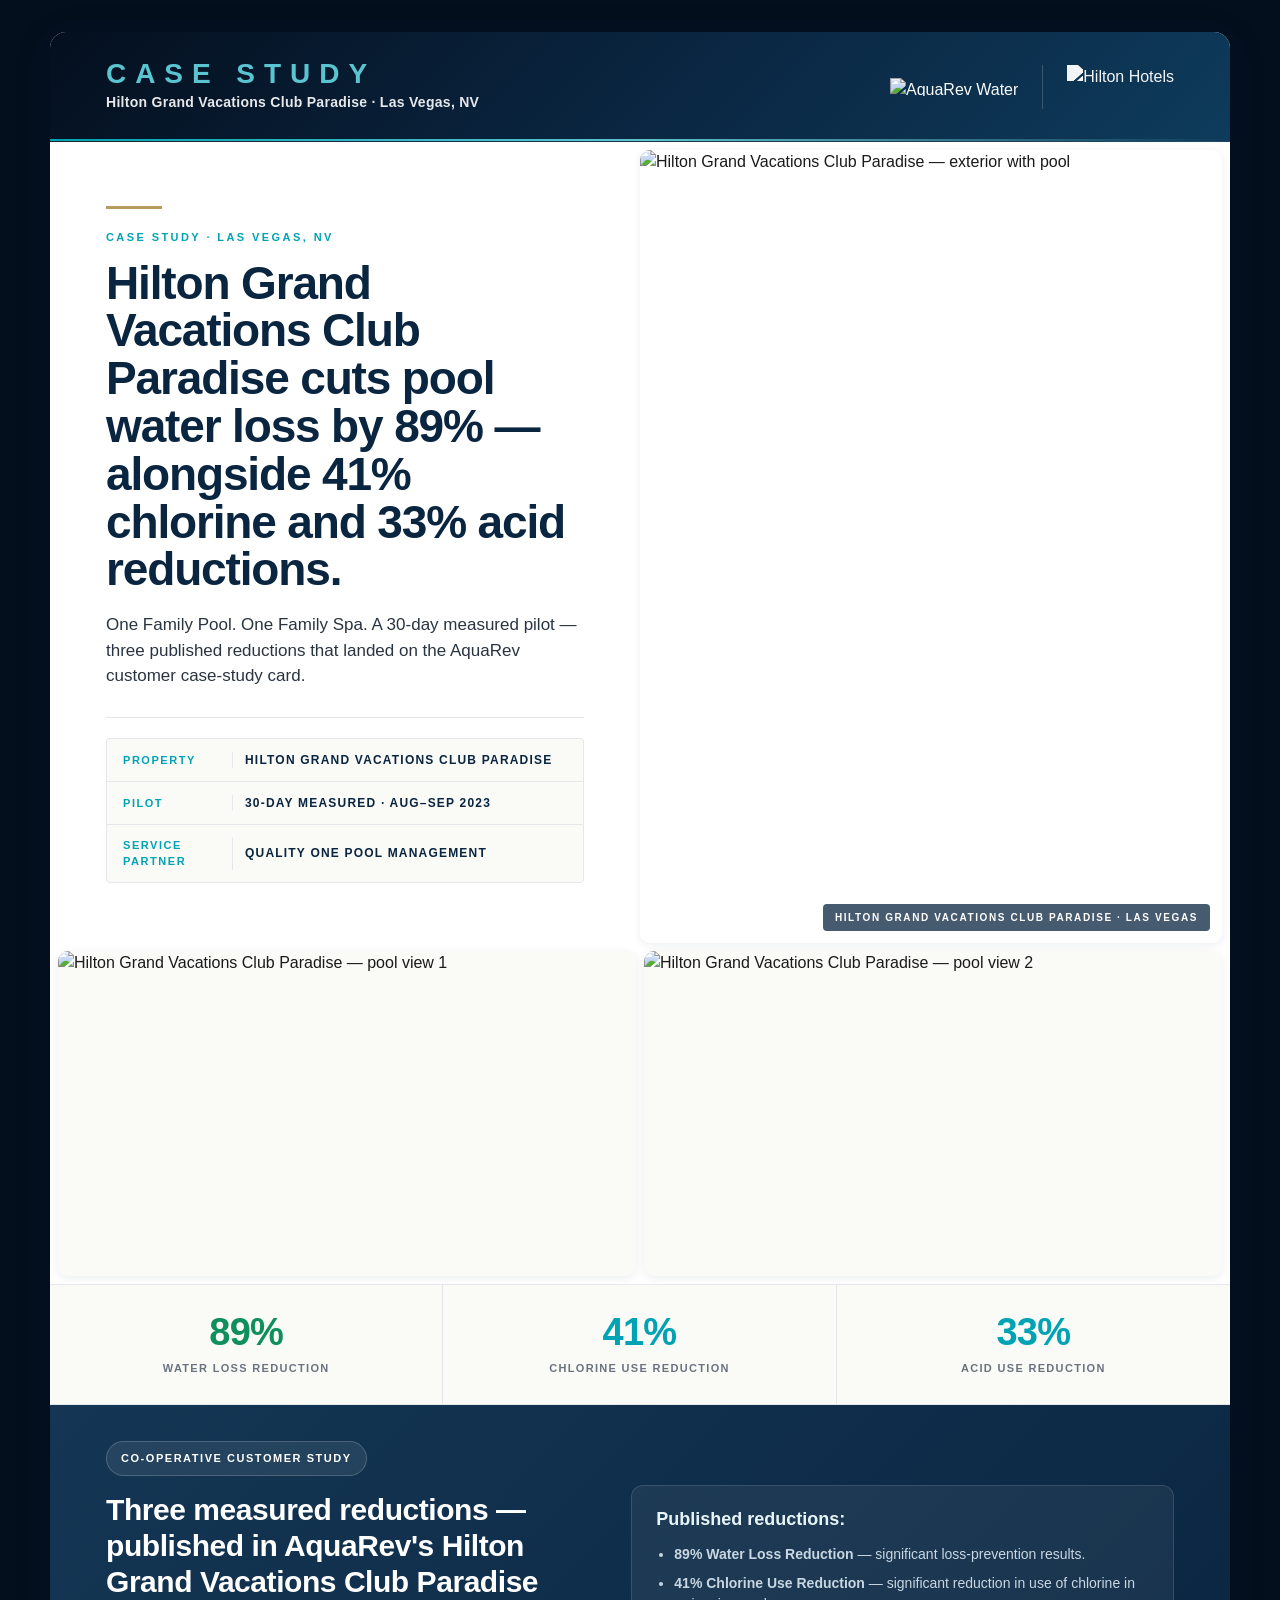
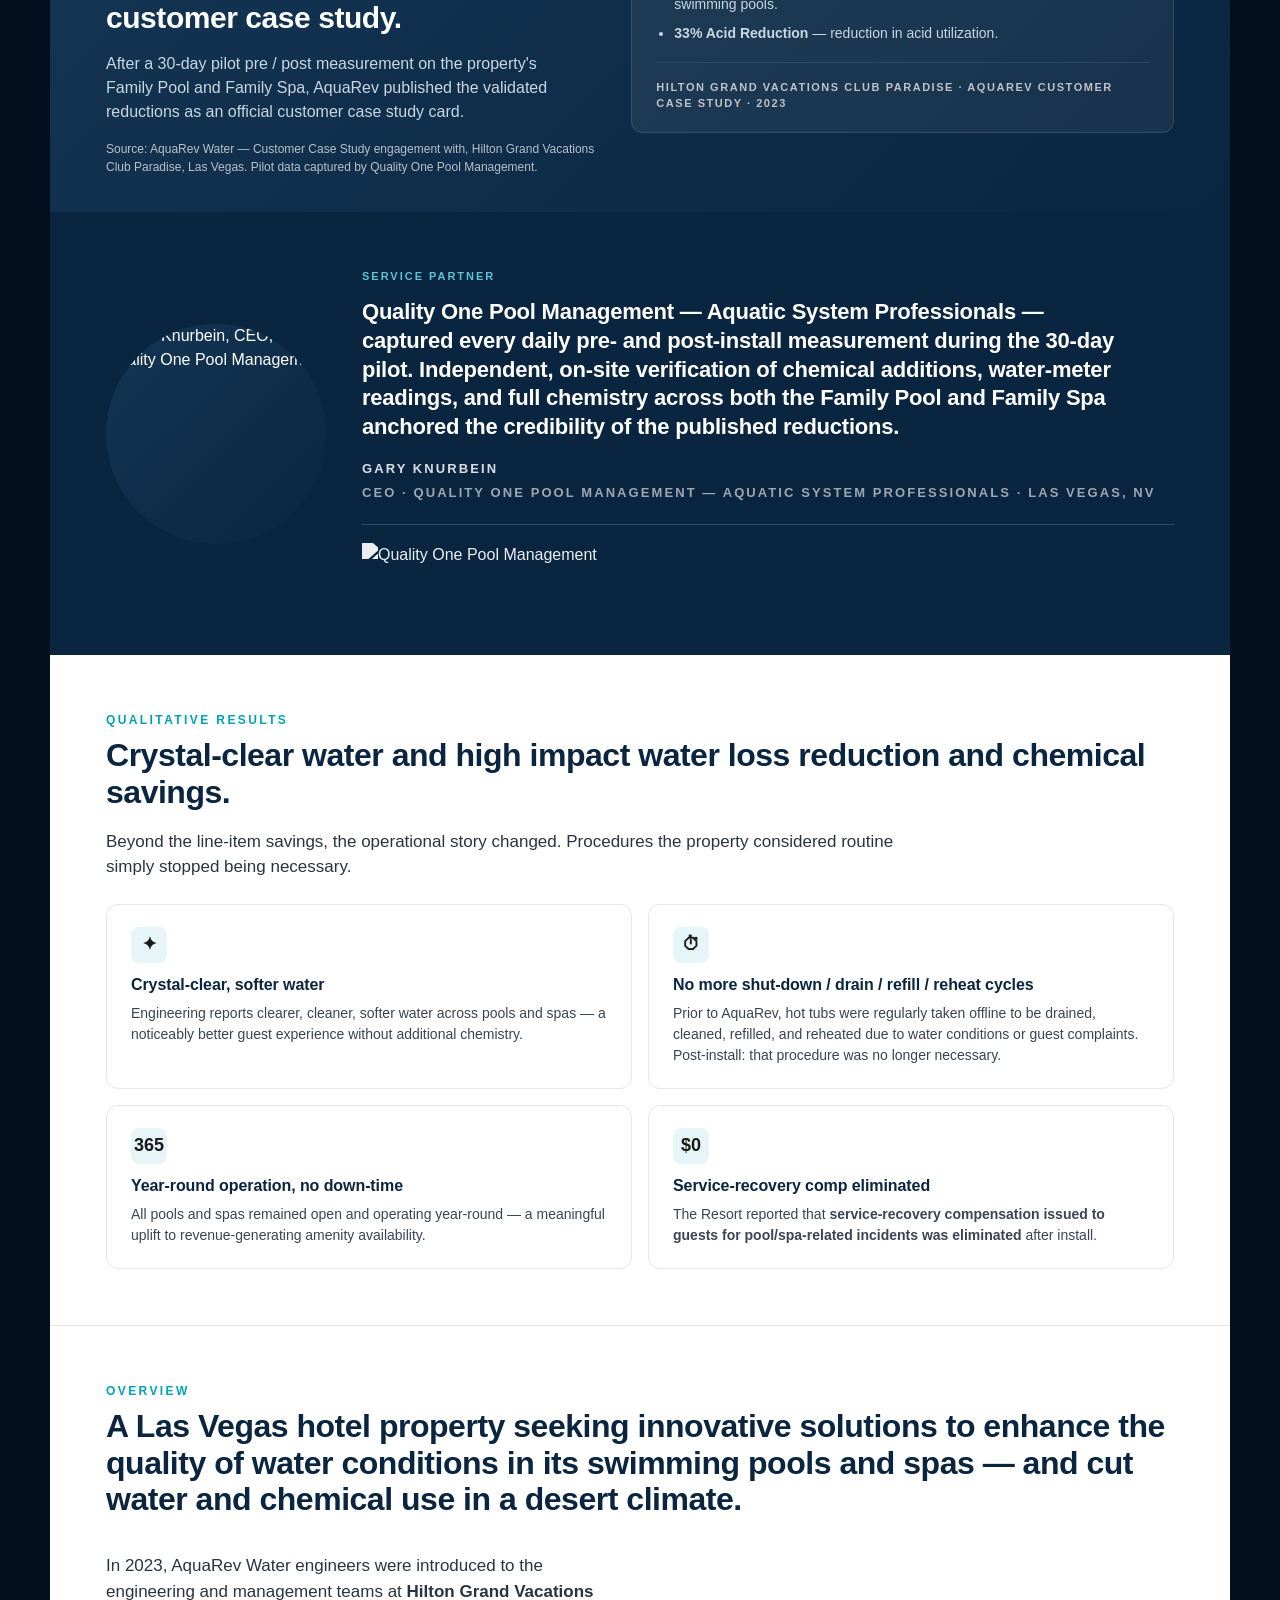
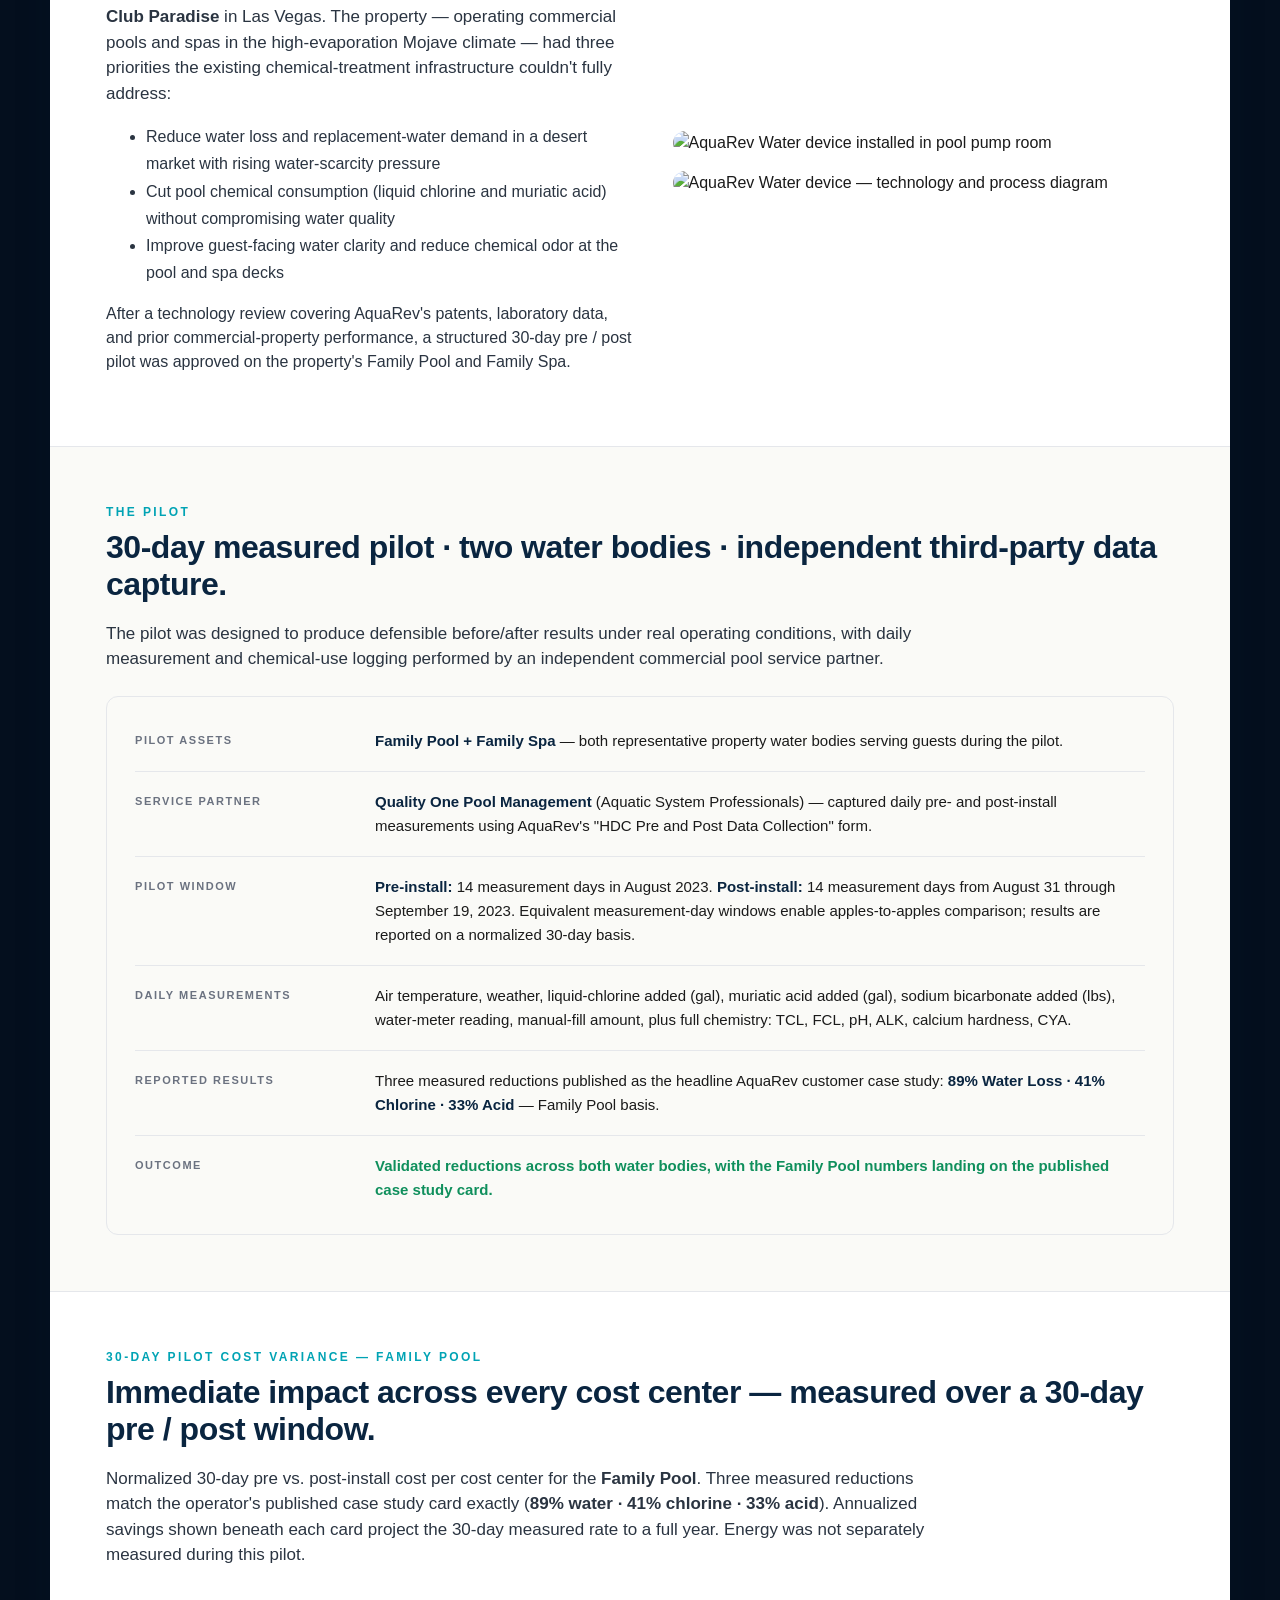
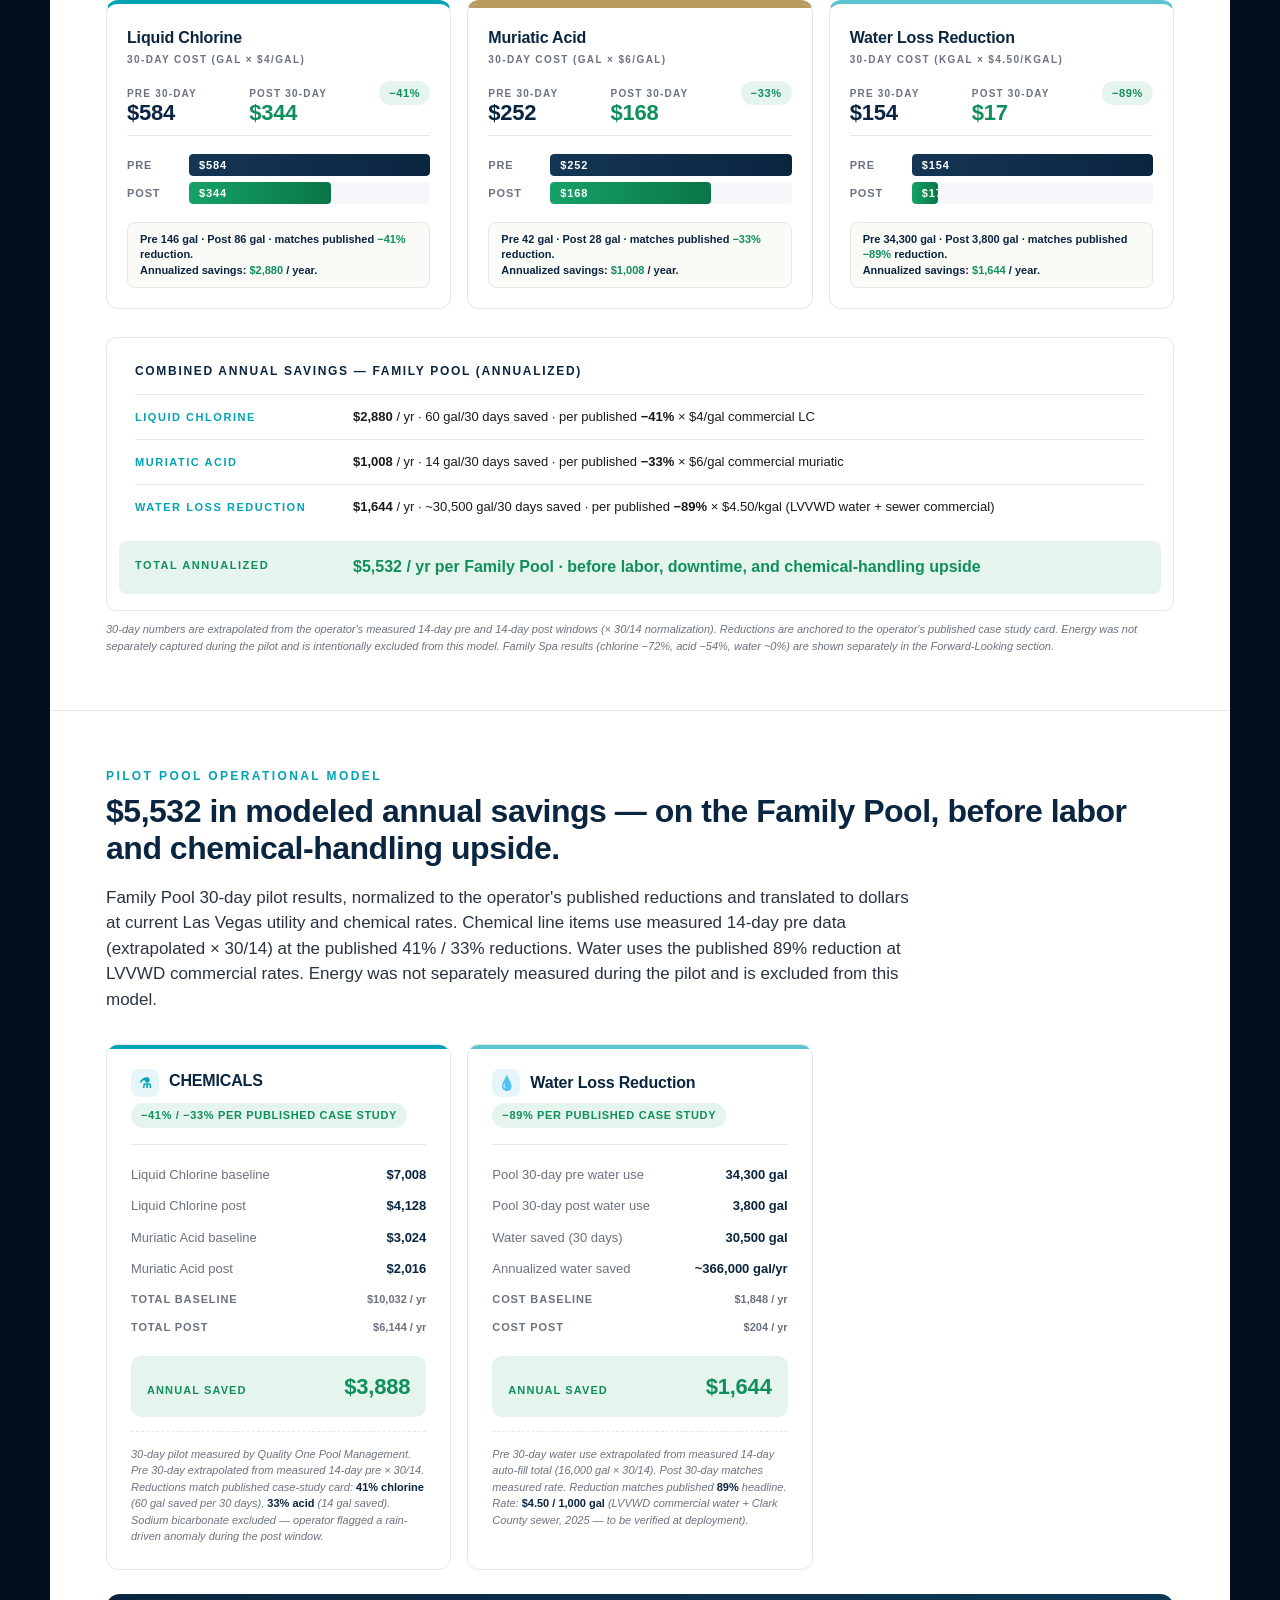
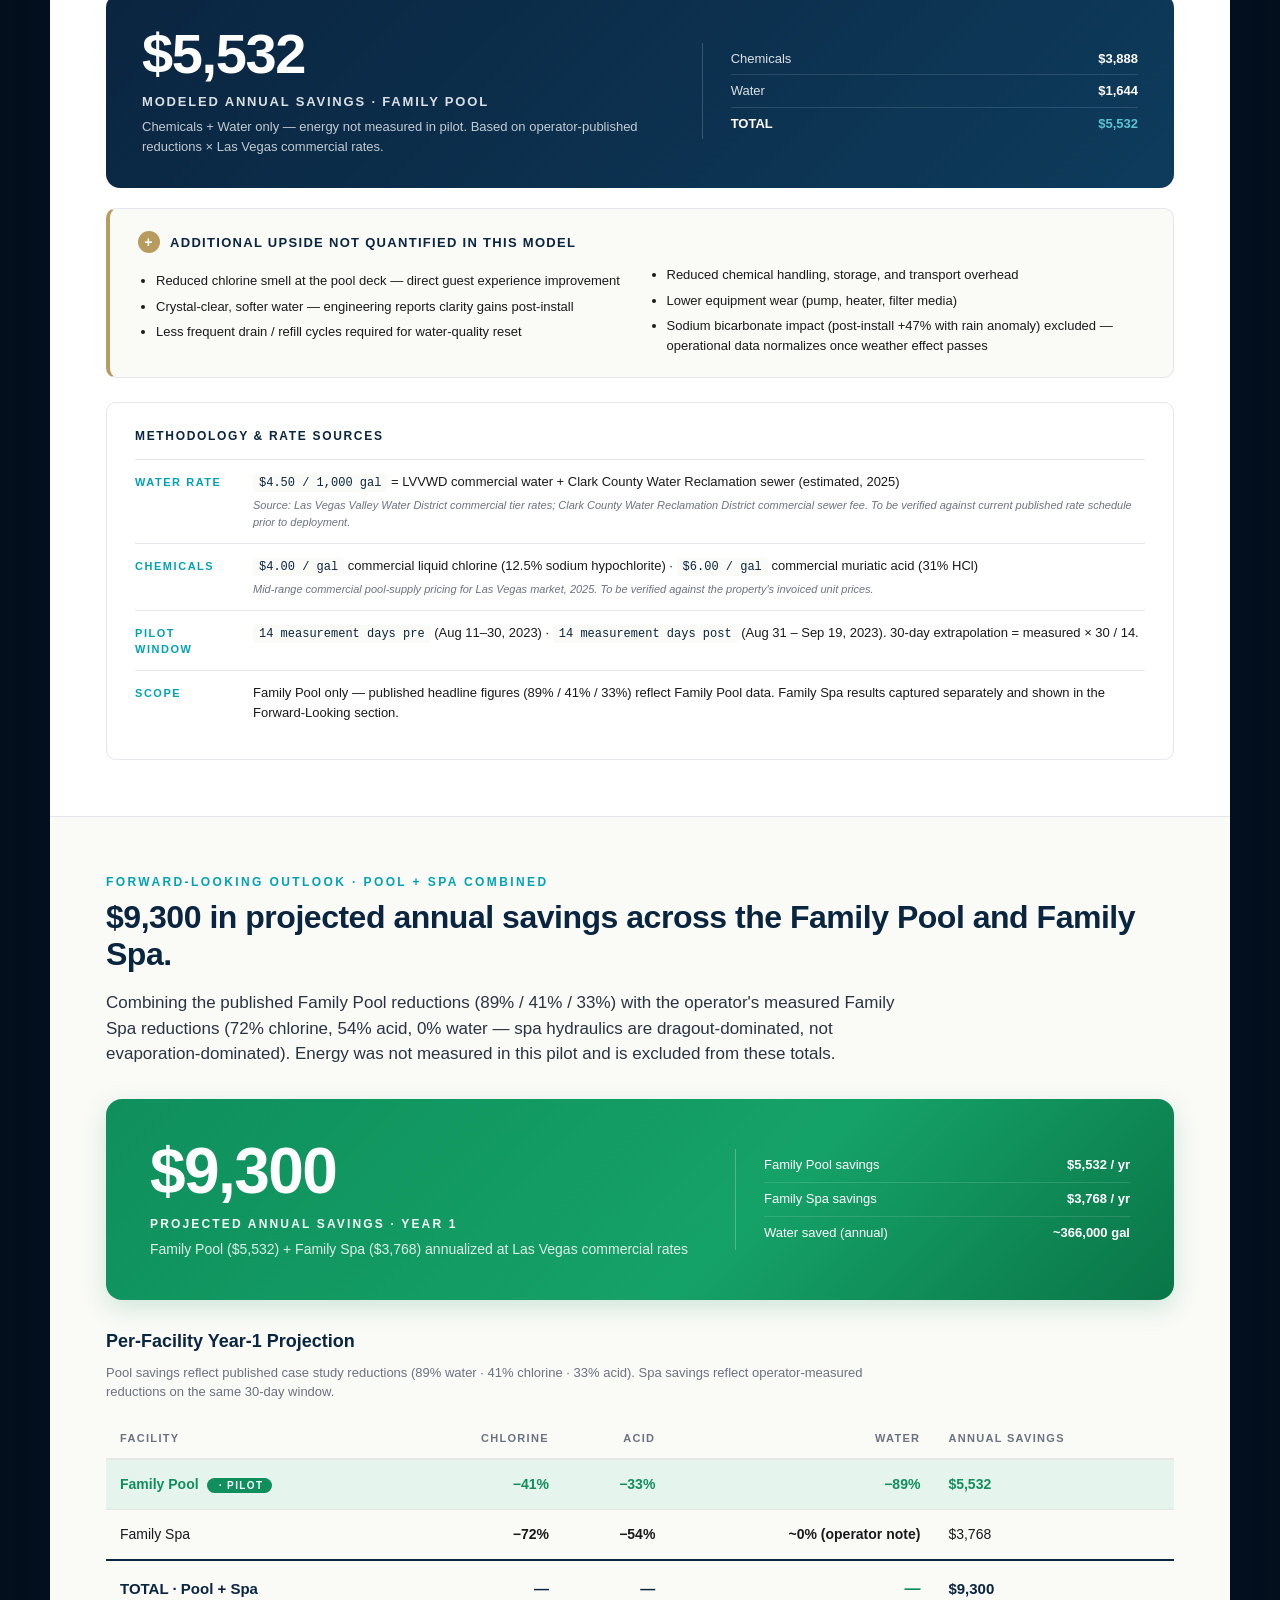
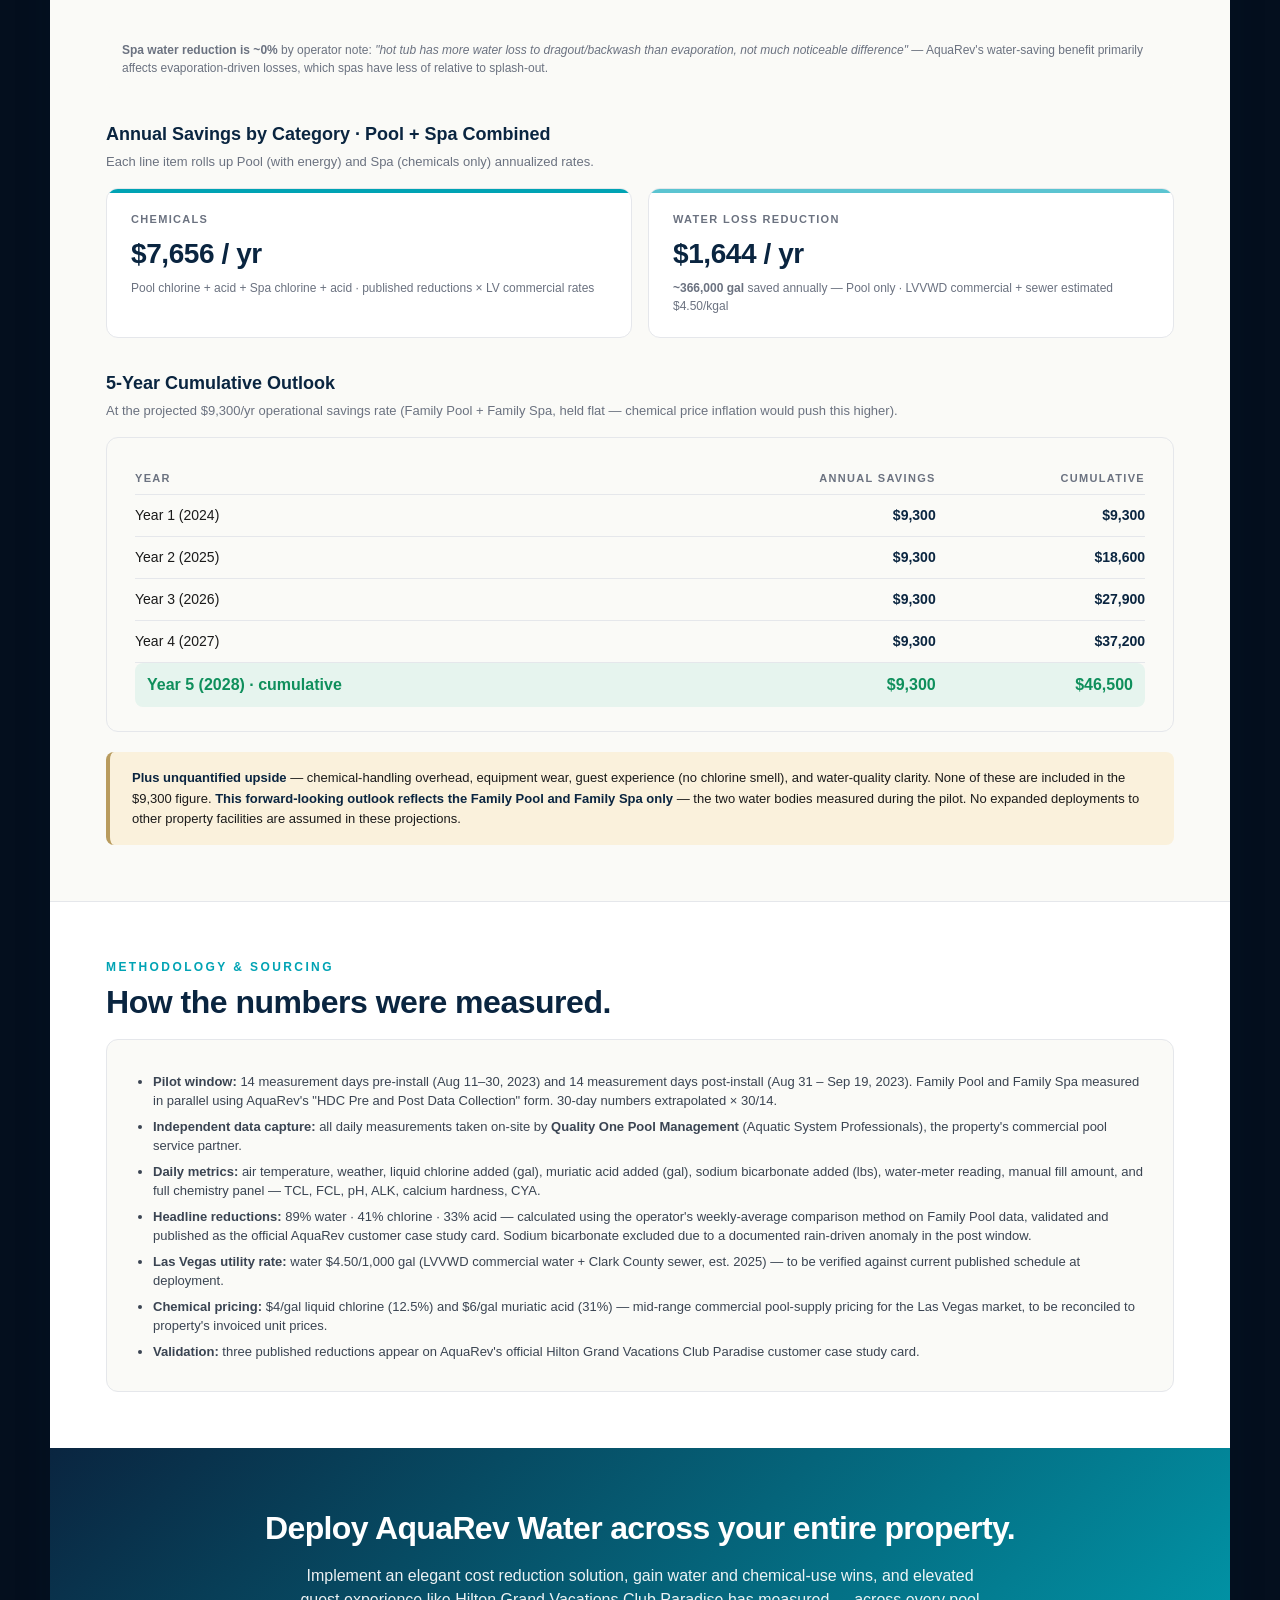
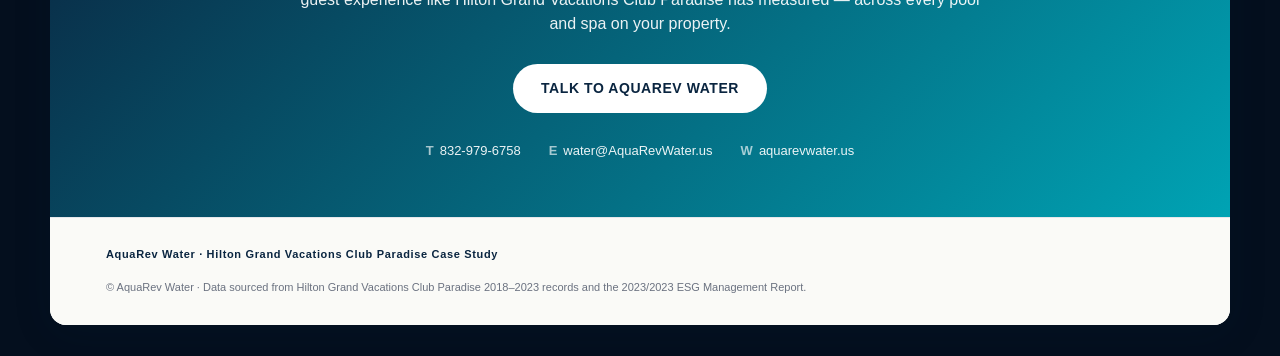
==== commit 342fa4c1: "Wire Partner Profile assets — Gary Knurbein photo + Quality One logo - CEO photo: Quality One Pool M" ====
--- a/index.html
+++ b/index.html
@@ -85,15 +85,15 @@
   <!-- PARTNER PROFILE — Quality One Pool Management (data capture partner) -->
   <div class="testimonial partner-profile">
     <div class="img-slot aspect-1x1">
-      <img src="" alt="CEO, Quality One Pool Management" />
-      <div class="slot-label"><span class="key">IMG-08</span> CEO photo · placeholder</div>
+      <img src="https://cdn.prod.website-files.com/691fa5d63fc3a5a75a65efeb/69f89479659d9d76450da497_Quality%20one%20pools_gary%20knurbein_ceo.png" alt="Gary Knurbein, CEO, Quality One Pool Management" />
+      <div class="slot-label"><span class="key">IMG-08</span> Gary Knurbein · CEO</div>
     </div>
     <div>
       <div style="text-transform: uppercase; letter-spacing: 0.18em; font-size: 11px; font-weight: 700; color: var(--aqua); margin-bottom: 14px;">Service Partner</div>
       <div class="quote" style="font-size: 22px;">Quality One Pool Management — Aquatic System Professionals — captured every daily pre- and post-install measurement during the 30-day pilot. Independent, on-site verification of chemical additions, water-meter readings, and full chemistry across both the Family Pool and Family Spa anchored the credibility of the published reductions.</div>
-      <div class="attr">CEO · Quality One Pool Management<span class="role">Aquatic System Professionals · Las Vegas, NV</span></div>
+      <div class="attr">Gary Knurbein<span class="role">CEO · Quality One Pool Management — Aquatic System Professionals · Las Vegas, NV</span></div>
       <div class="partner-logo" style="margin-top: 22px; padding-top: 18px; border-top: 1px solid rgba(255,255,255,0.18); display: flex; align-items: center;">
-        <img src="" alt="Quality One Pool Management" style="height: 56px; width: auto; display: block; filter: brightness(0) invert(1); opacity: 0.92;" />
+        <img src="https://cdn.prod.website-files.com/691fa5d63fc3a5a75a65efeb/69f894780ea52b0c72d7a6fe_Quality%20one%20pools_logo.png" alt="Quality One Pool Management" style="height: 56px; width: auto; display: block; filter: brightness(0) invert(1); opacity: 0.92;" />
       </div>
     </div>
   </div>
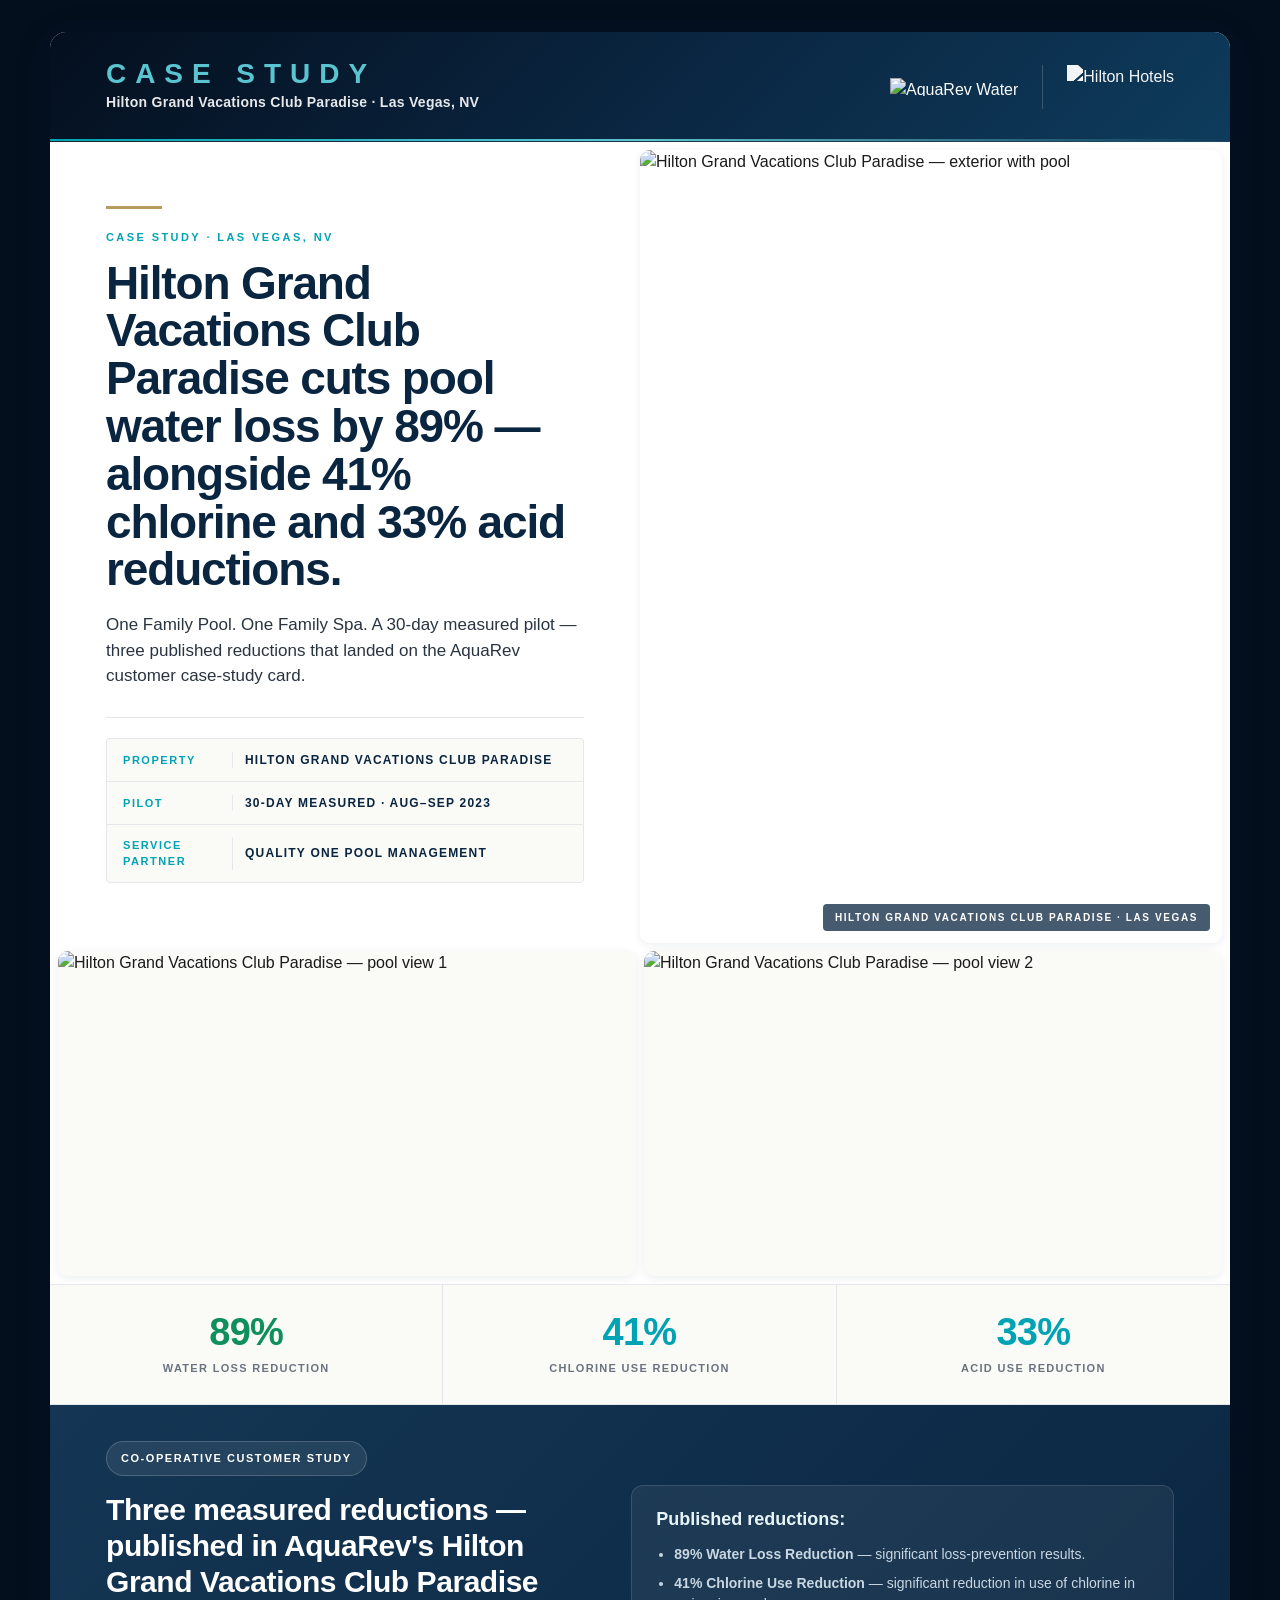
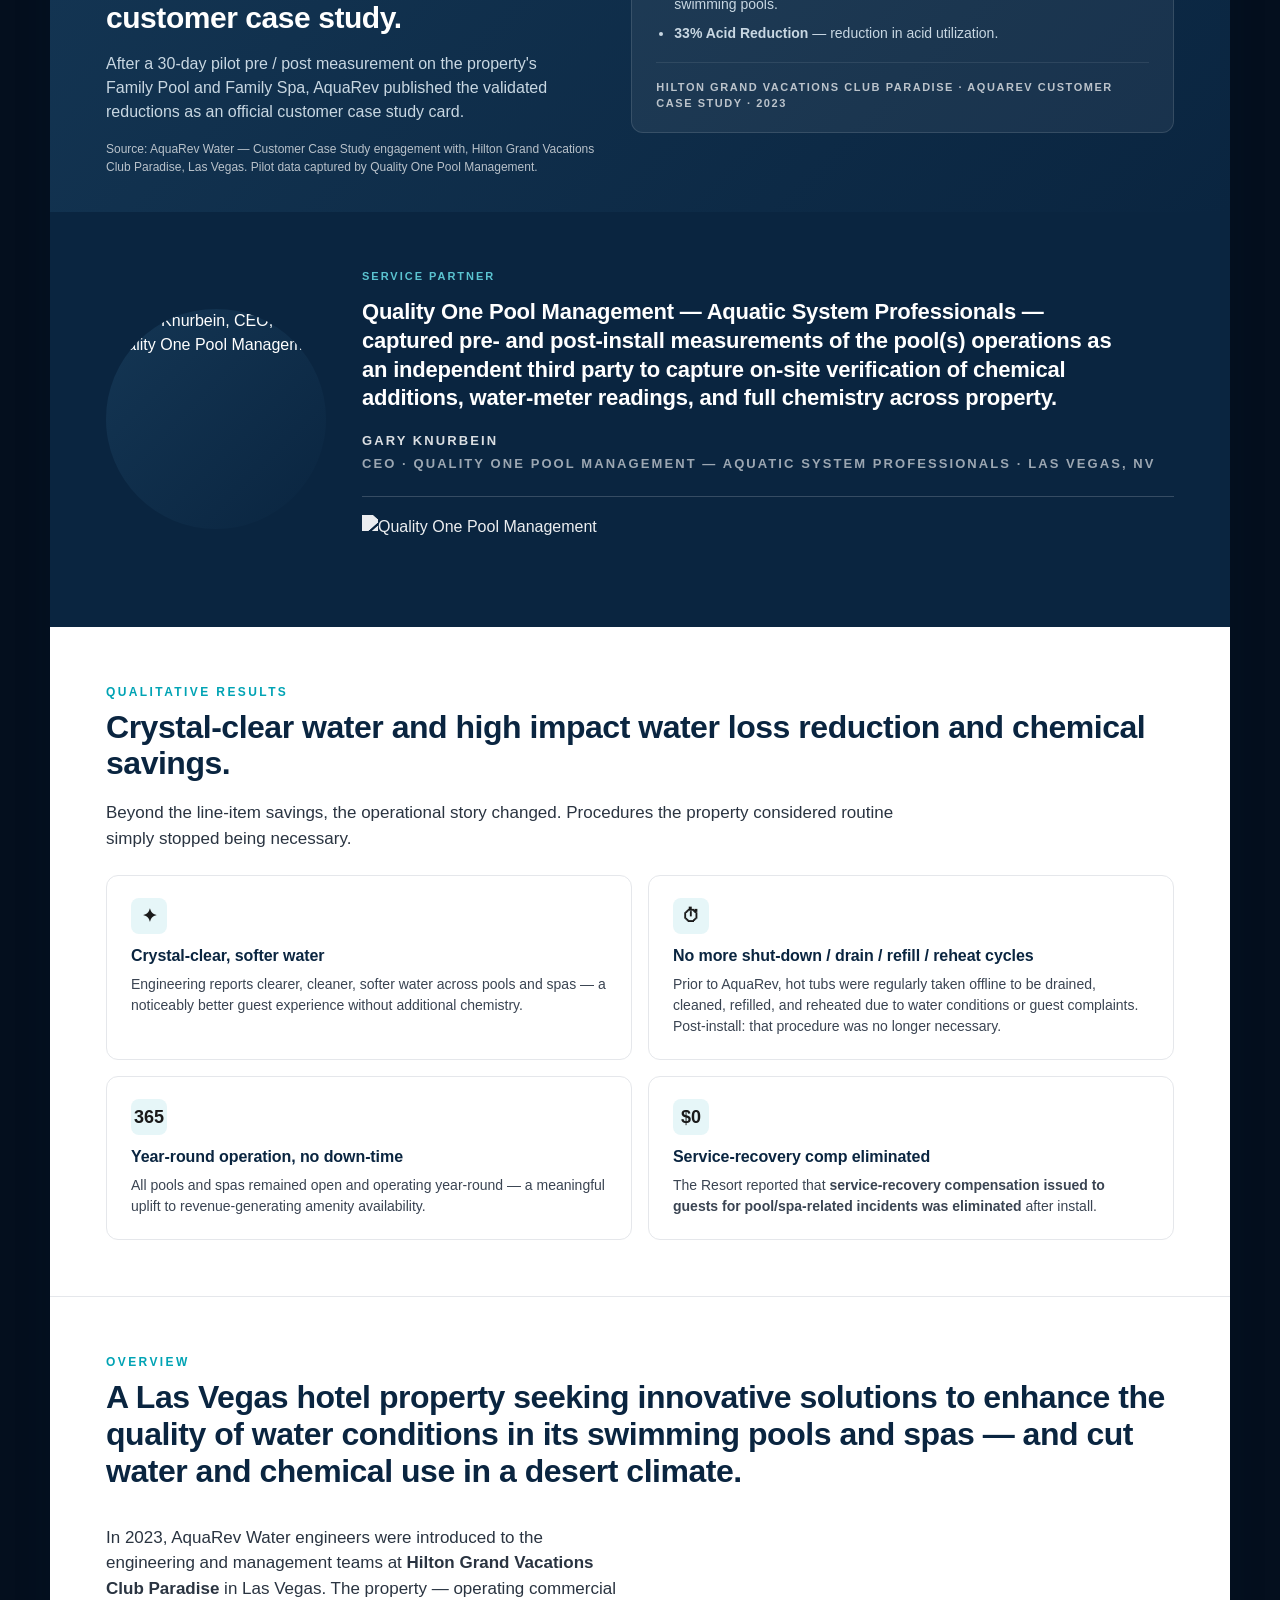
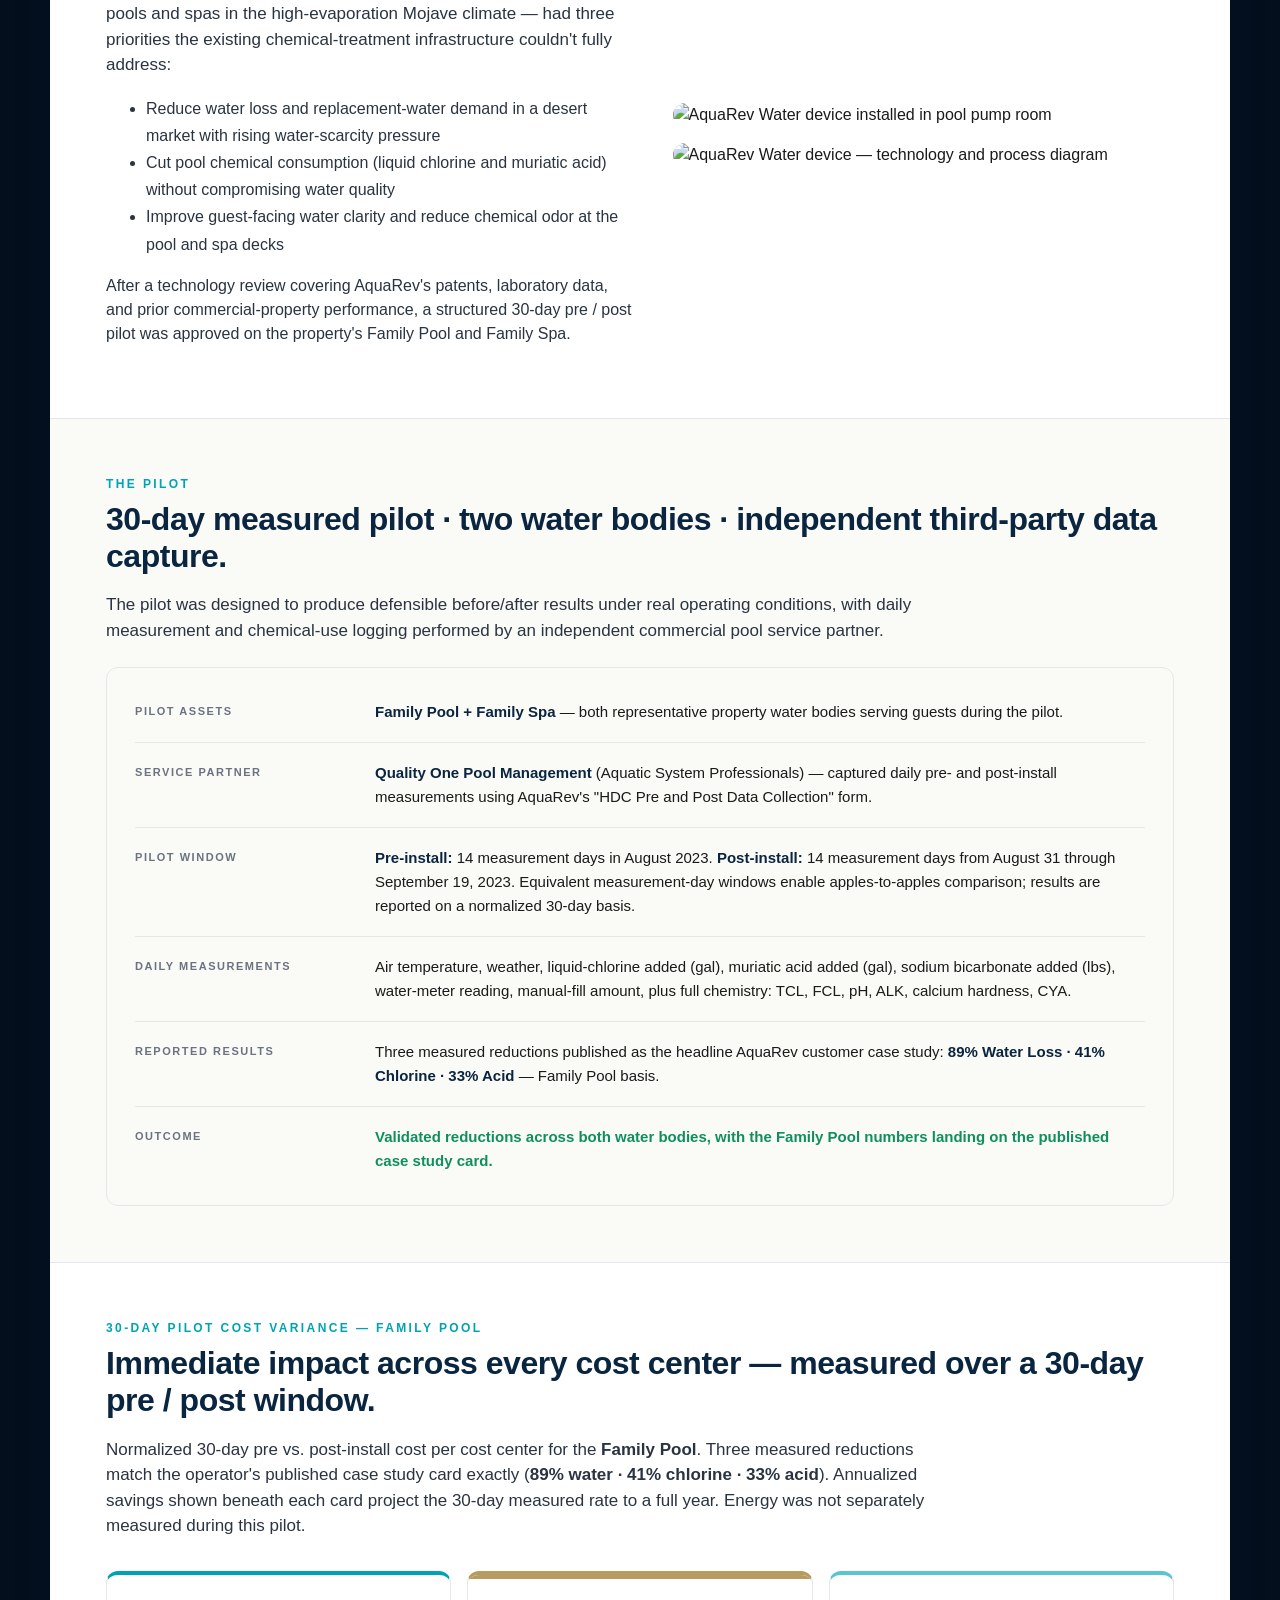
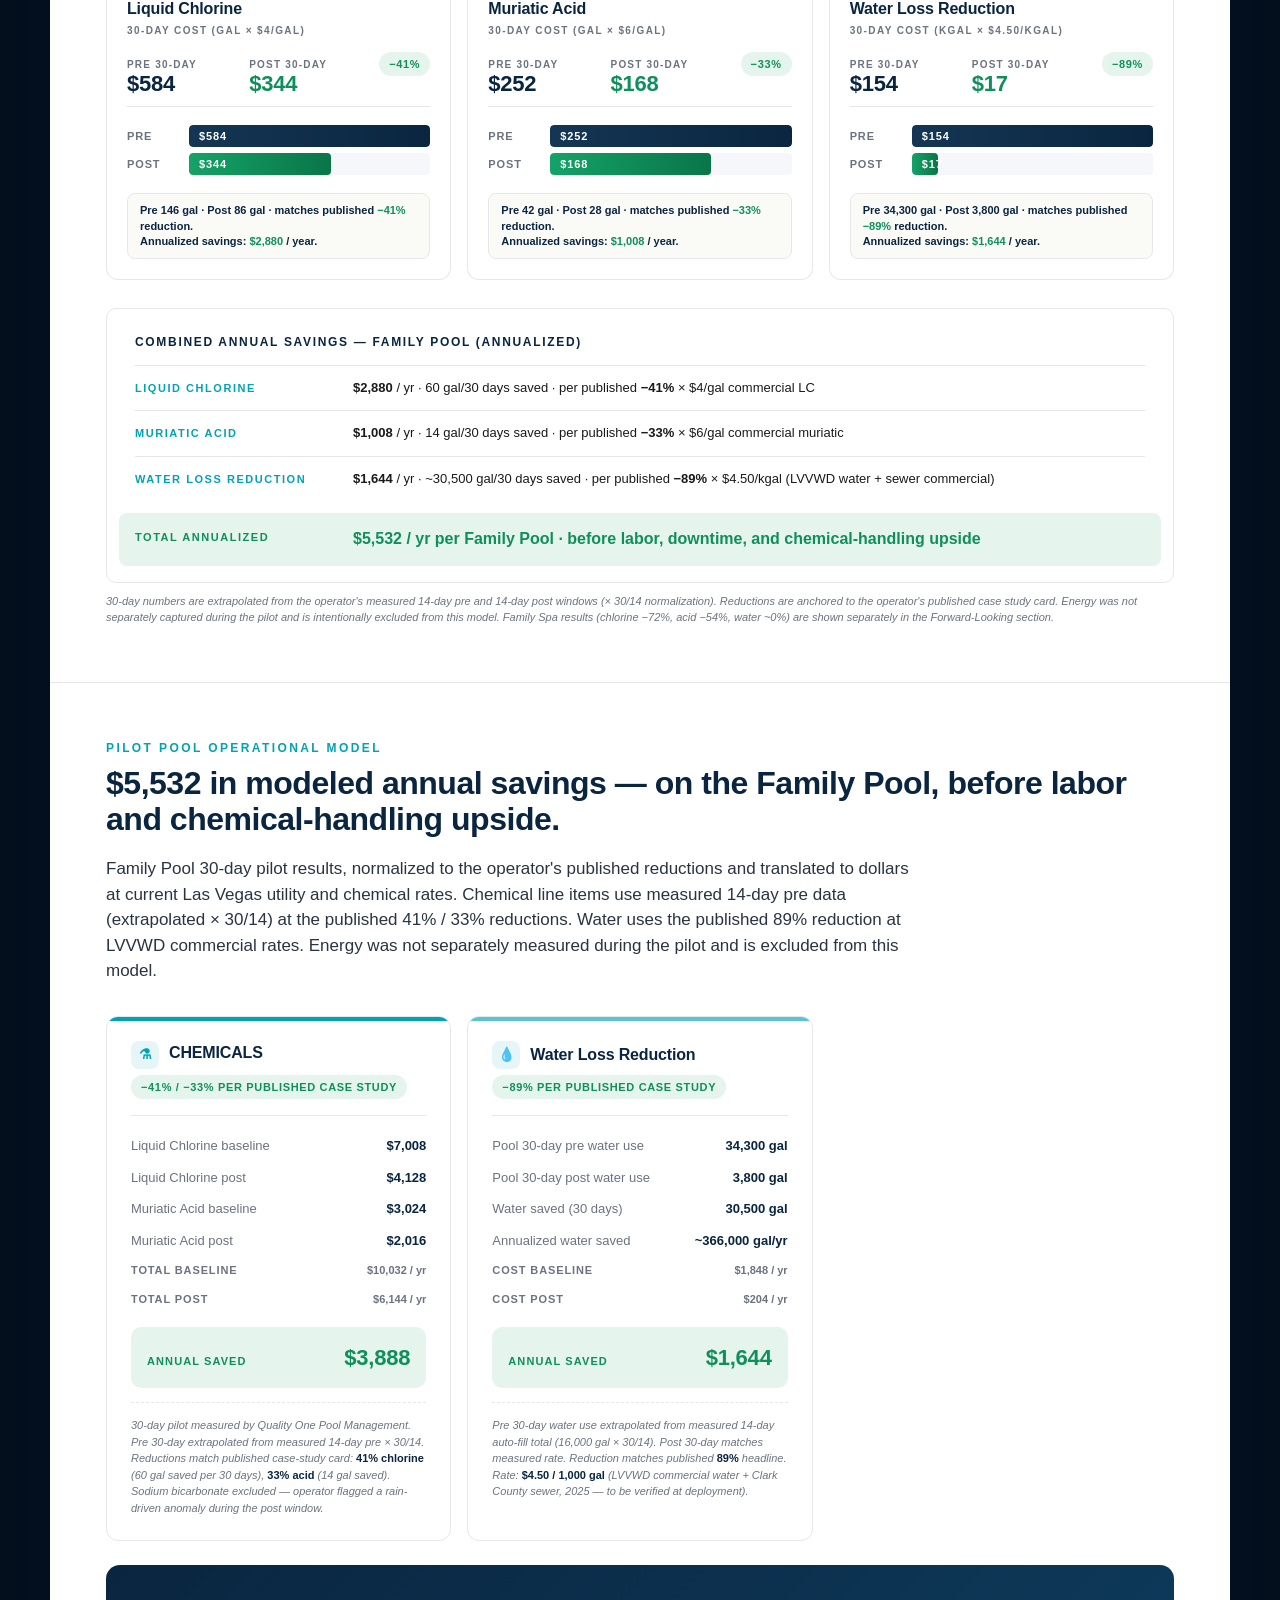
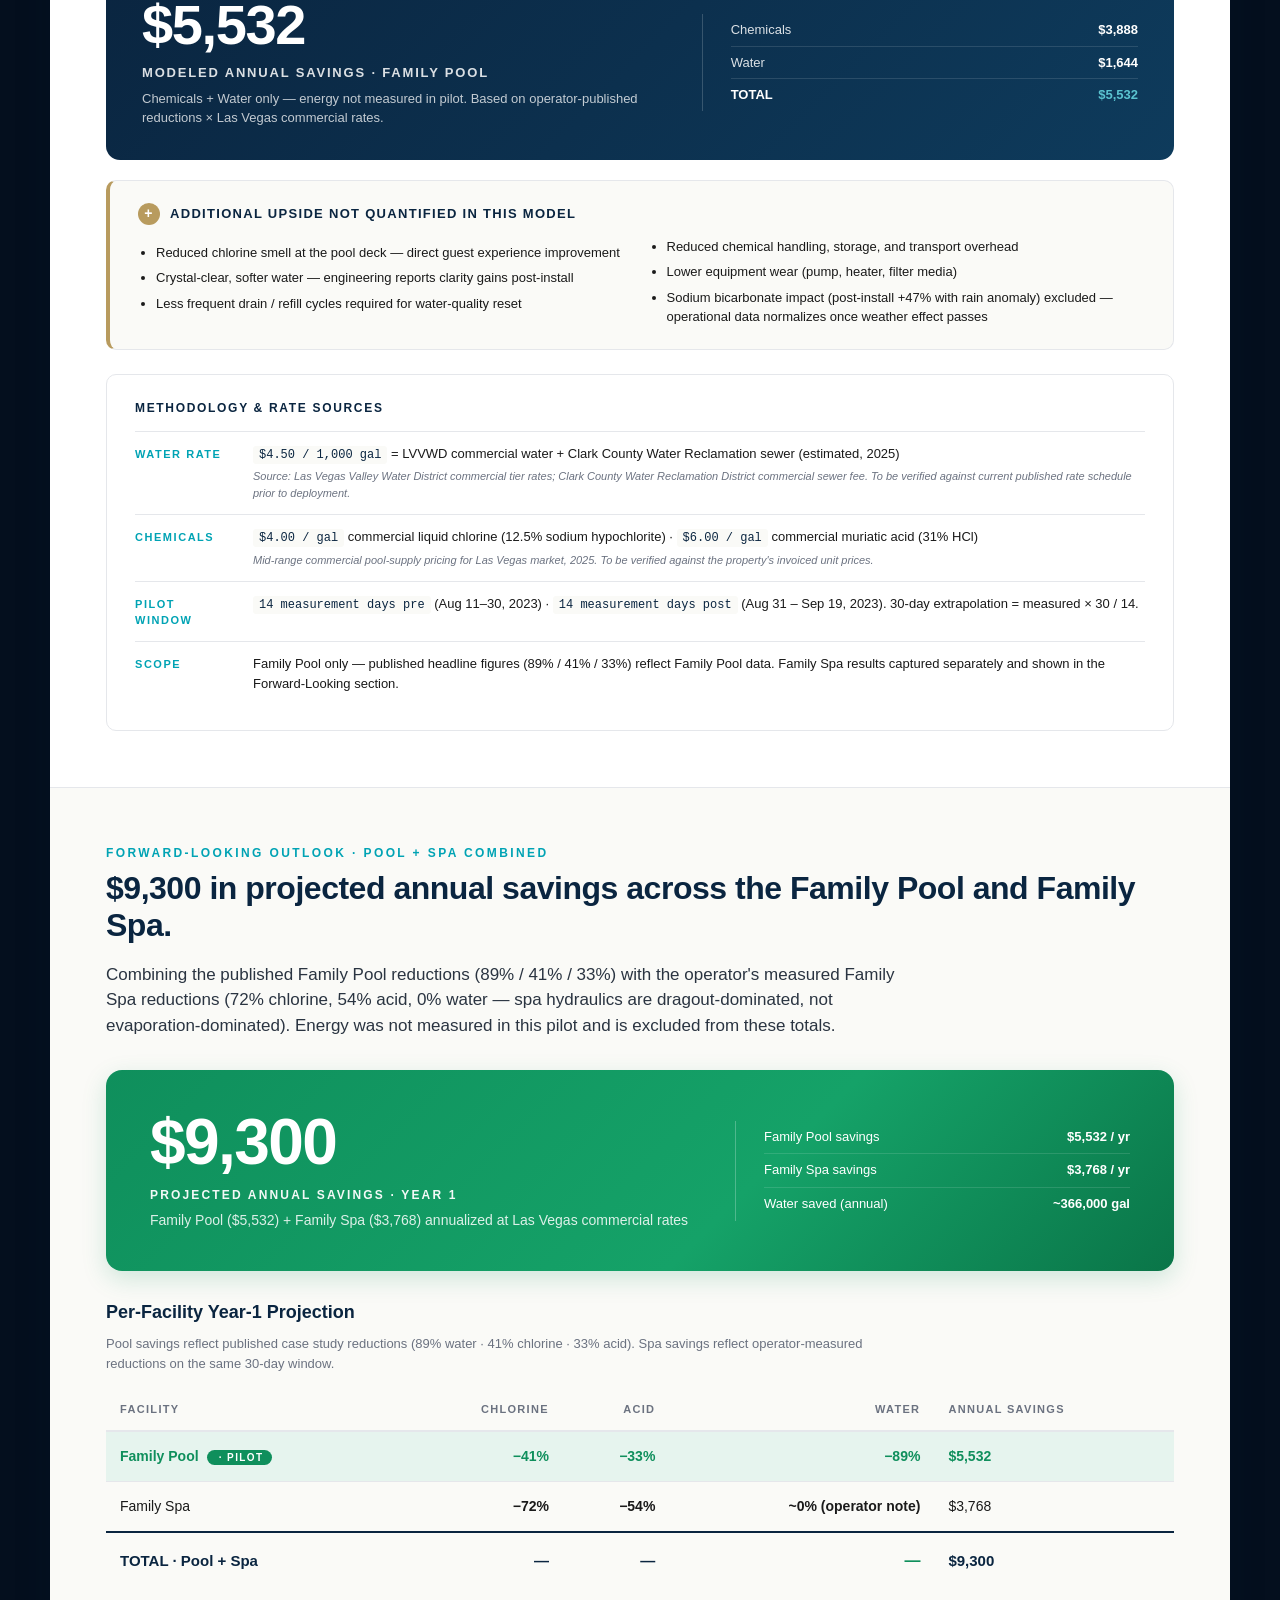
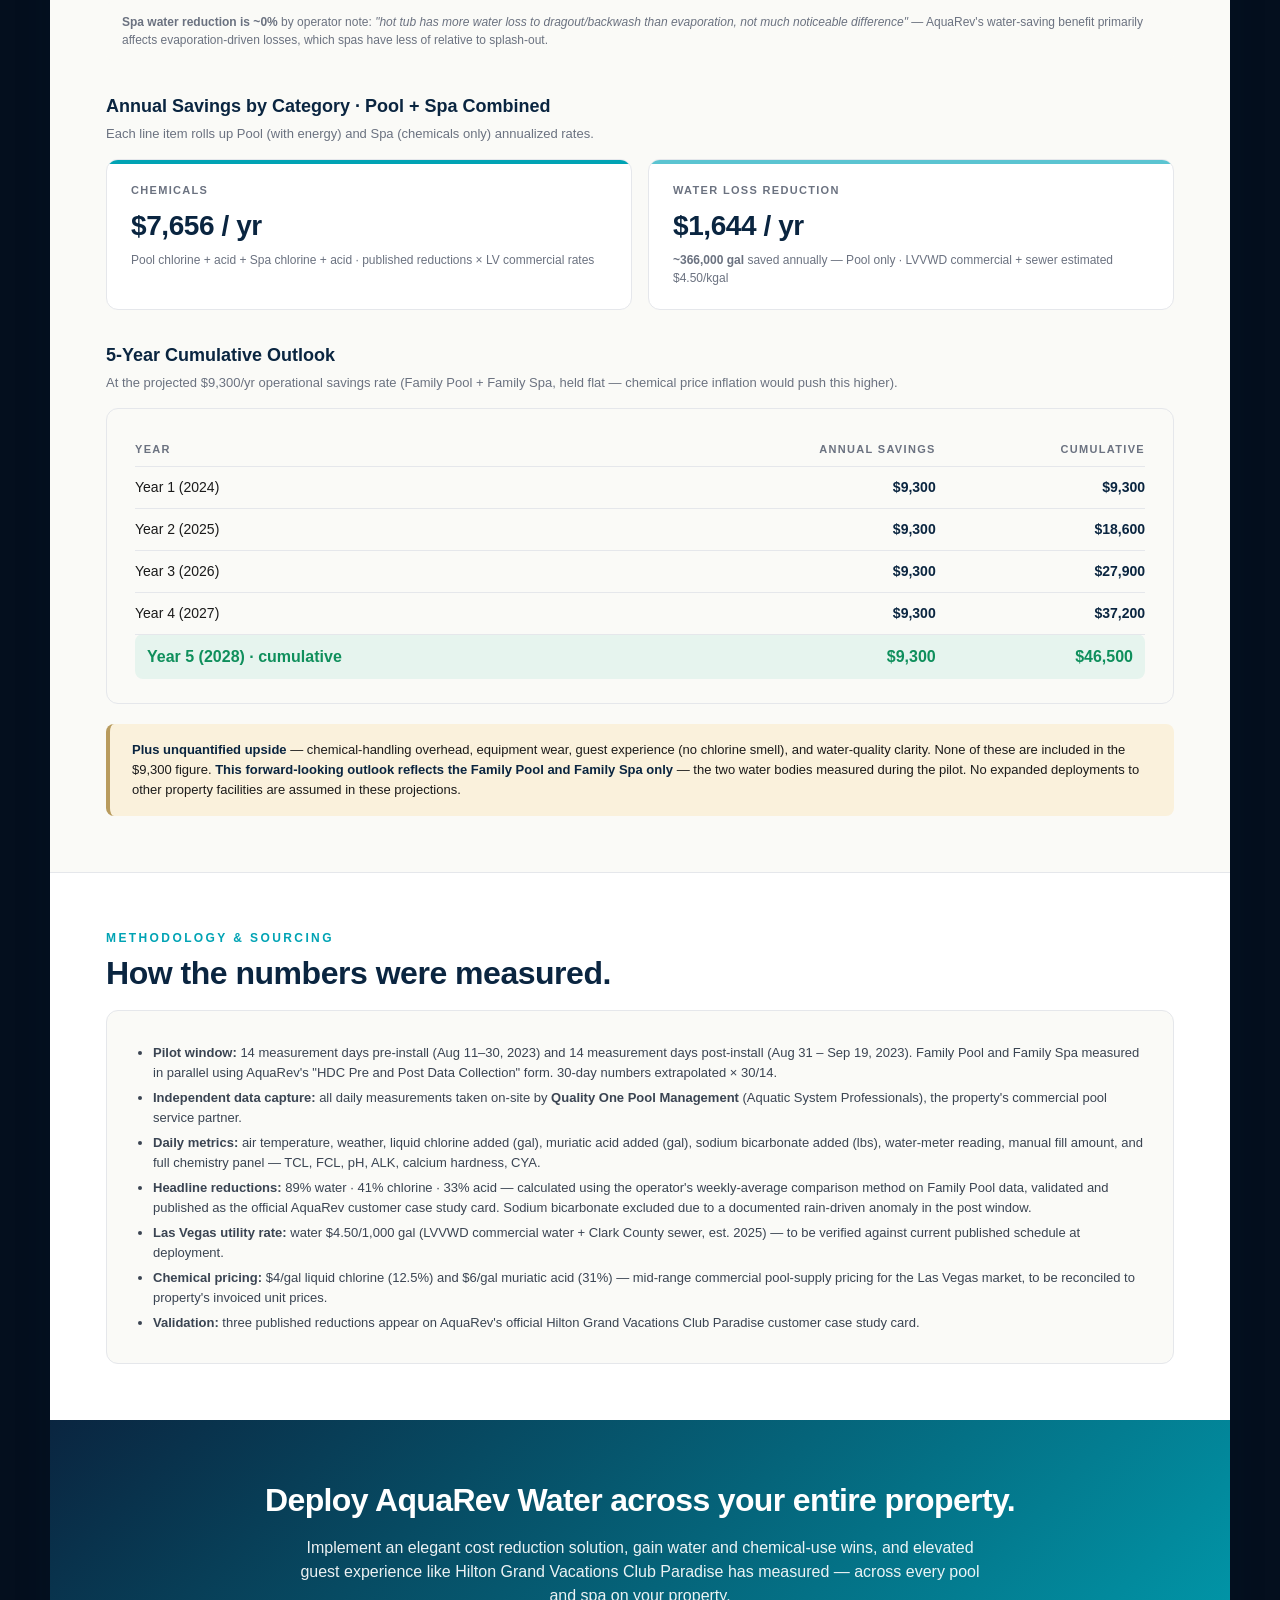
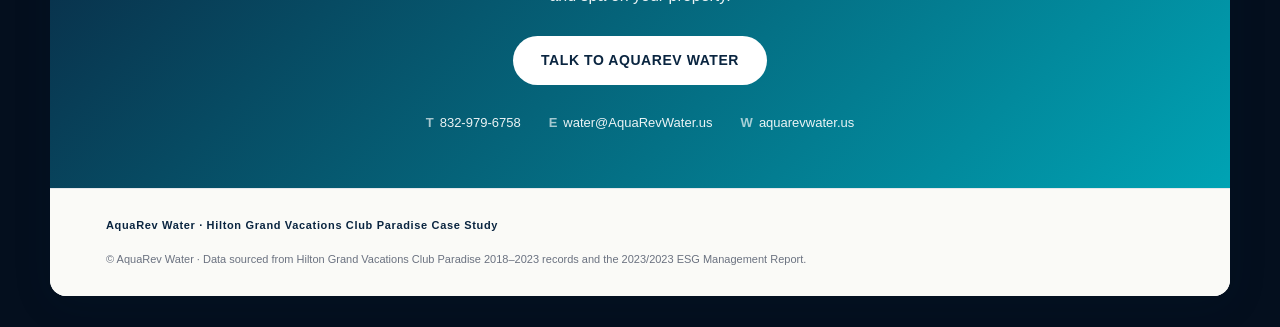
==== commit 2888271e: "Update Partner Profile statement copy Reframes the Quality One Pool Management statement to emphasiz" ====
--- a/index.html
+++ b/index.html
@@ -90,7 +90,7 @@
     </div>
     <div>
       <div style="text-transform: uppercase; letter-spacing: 0.18em; font-size: 11px; font-weight: 700; color: var(--aqua); margin-bottom: 14px;">Service Partner</div>
-      <div class="quote" style="font-size: 22px;">Quality One Pool Management — Aquatic System Professionals — captured every daily pre- and post-install measurement during the 30-day pilot. Independent, on-site verification of chemical additions, water-meter readings, and full chemistry across both the Family Pool and Family Spa anchored the credibility of the published reductions.</div>
+      <div class="quote" style="font-size: 22px;">Quality One Pool Management — Aquatic System Professionals — captured pre- and post-install measurements of the pool(s) operations as an independent third party to capture on-site verification of chemical additions, water-meter readings, and full chemistry across property.</div>
       <div class="attr">Gary Knurbein<span class="role">CEO · Quality One Pool Management — Aquatic System Professionals · Las Vegas, NV</span></div>
       <div class="partner-logo" style="margin-top: 22px; padding-top: 18px; border-top: 1px solid rgba(255,255,255,0.18); display: flex; align-items: center;">
         <img src="https://cdn.prod.website-files.com/691fa5d63fc3a5a75a65efeb/69f894780ea52b0c72d7a6fe_Quality%20one%20pools_logo.png" alt="Quality One Pool Management" style="height: 56px; width: auto; display: block; filter: brightness(0) invert(1); opacity: 0.92;" />
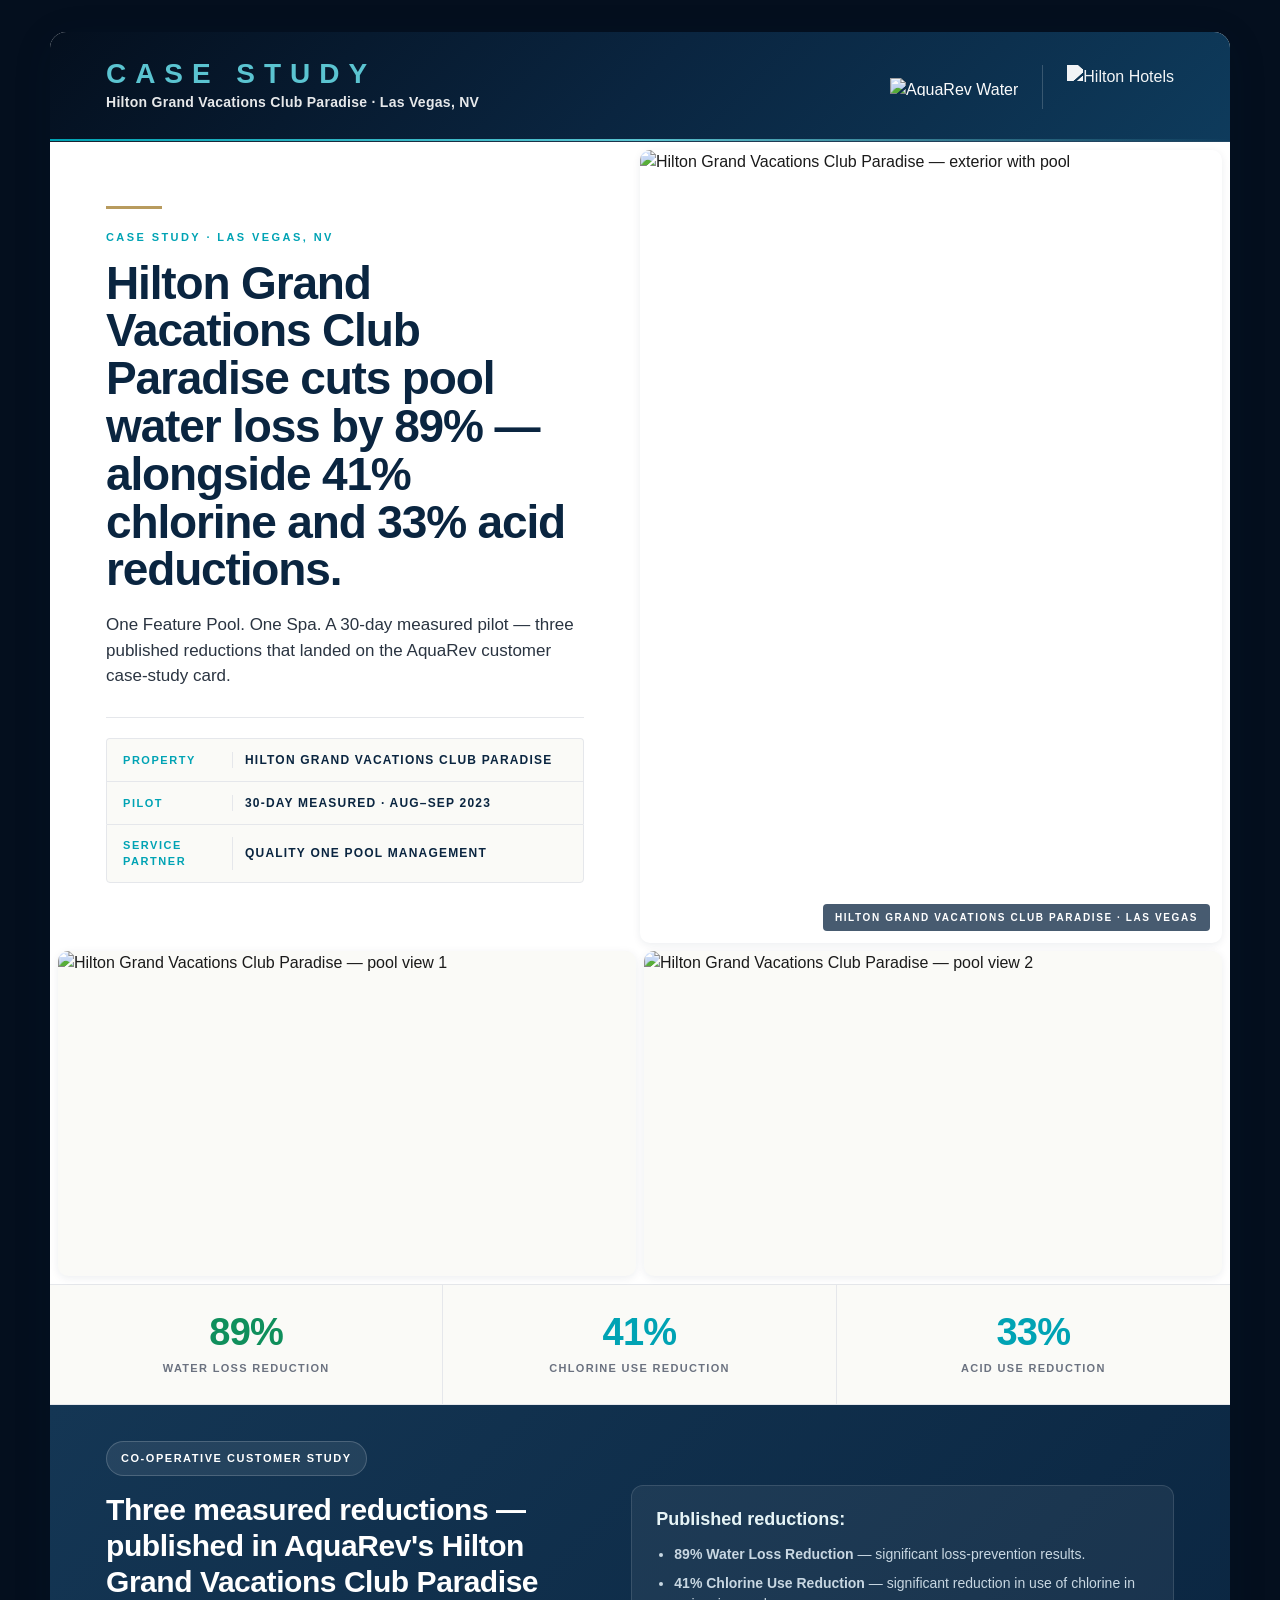
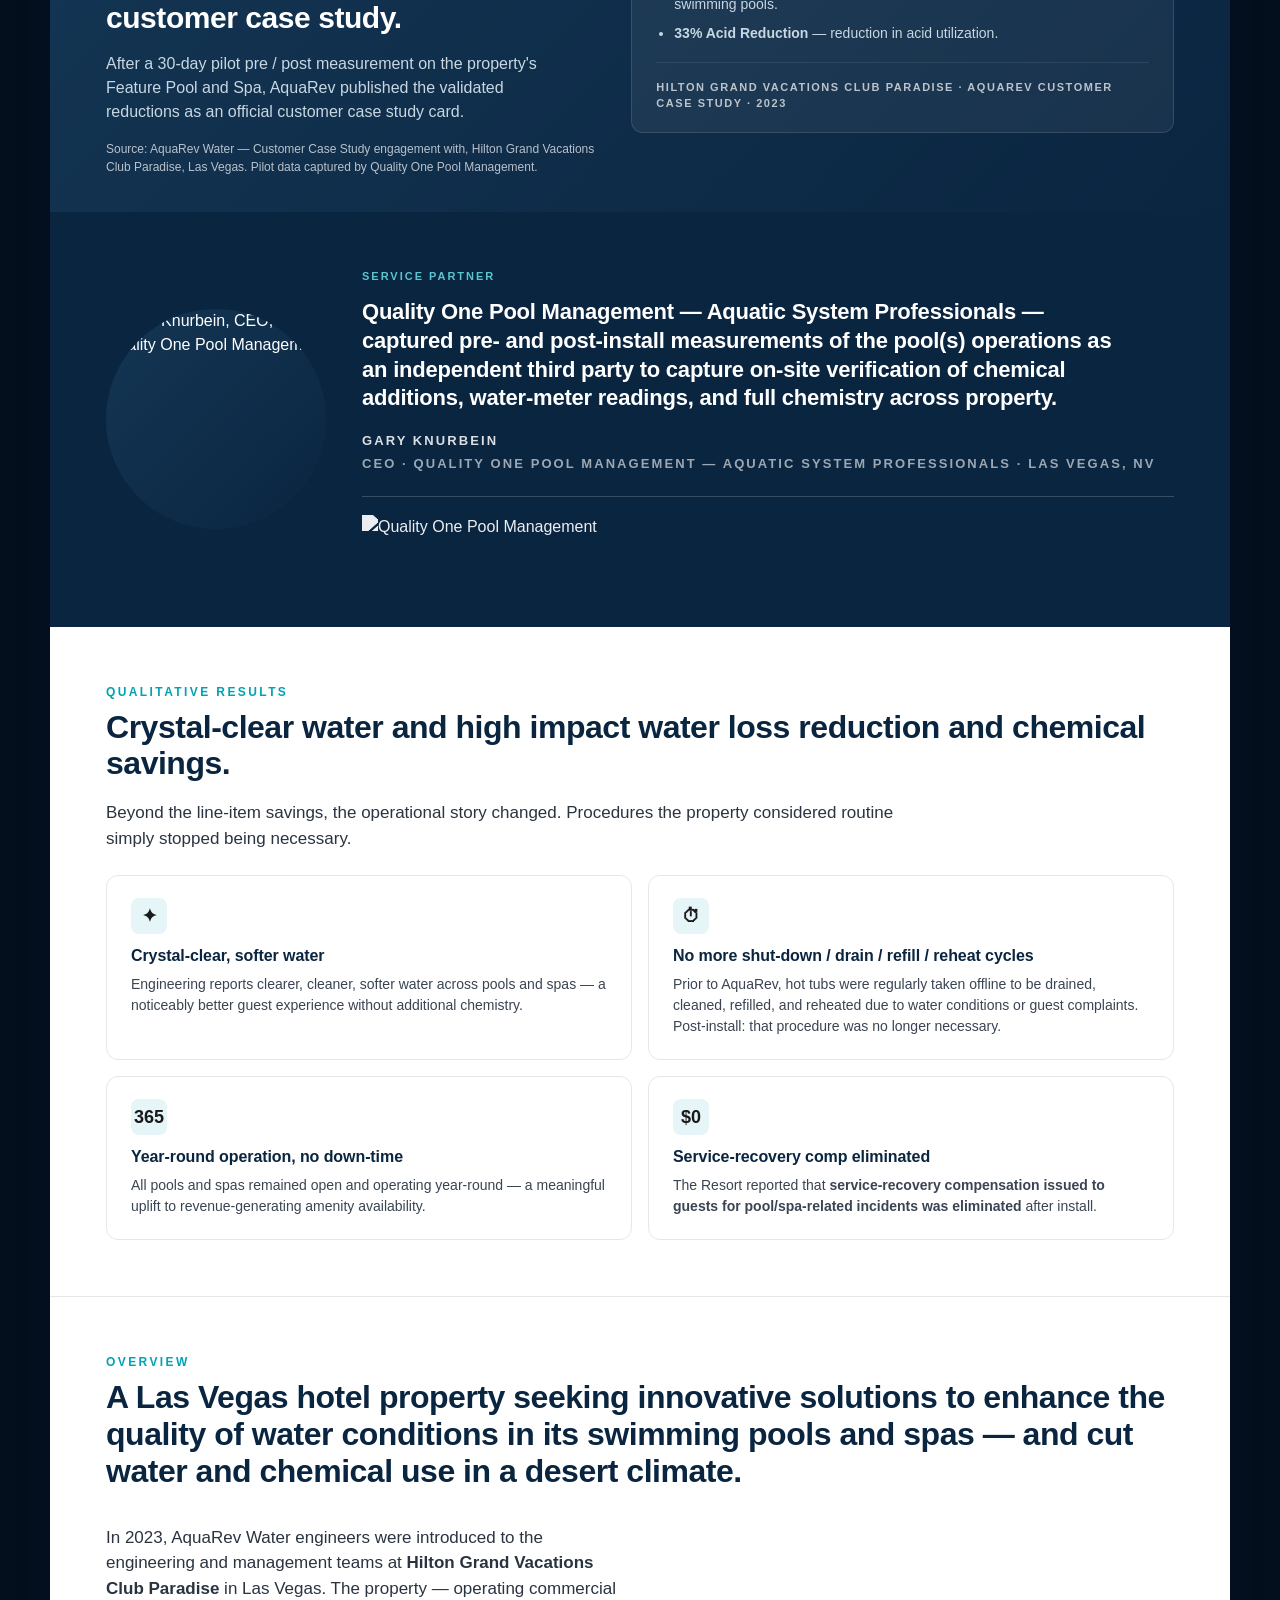
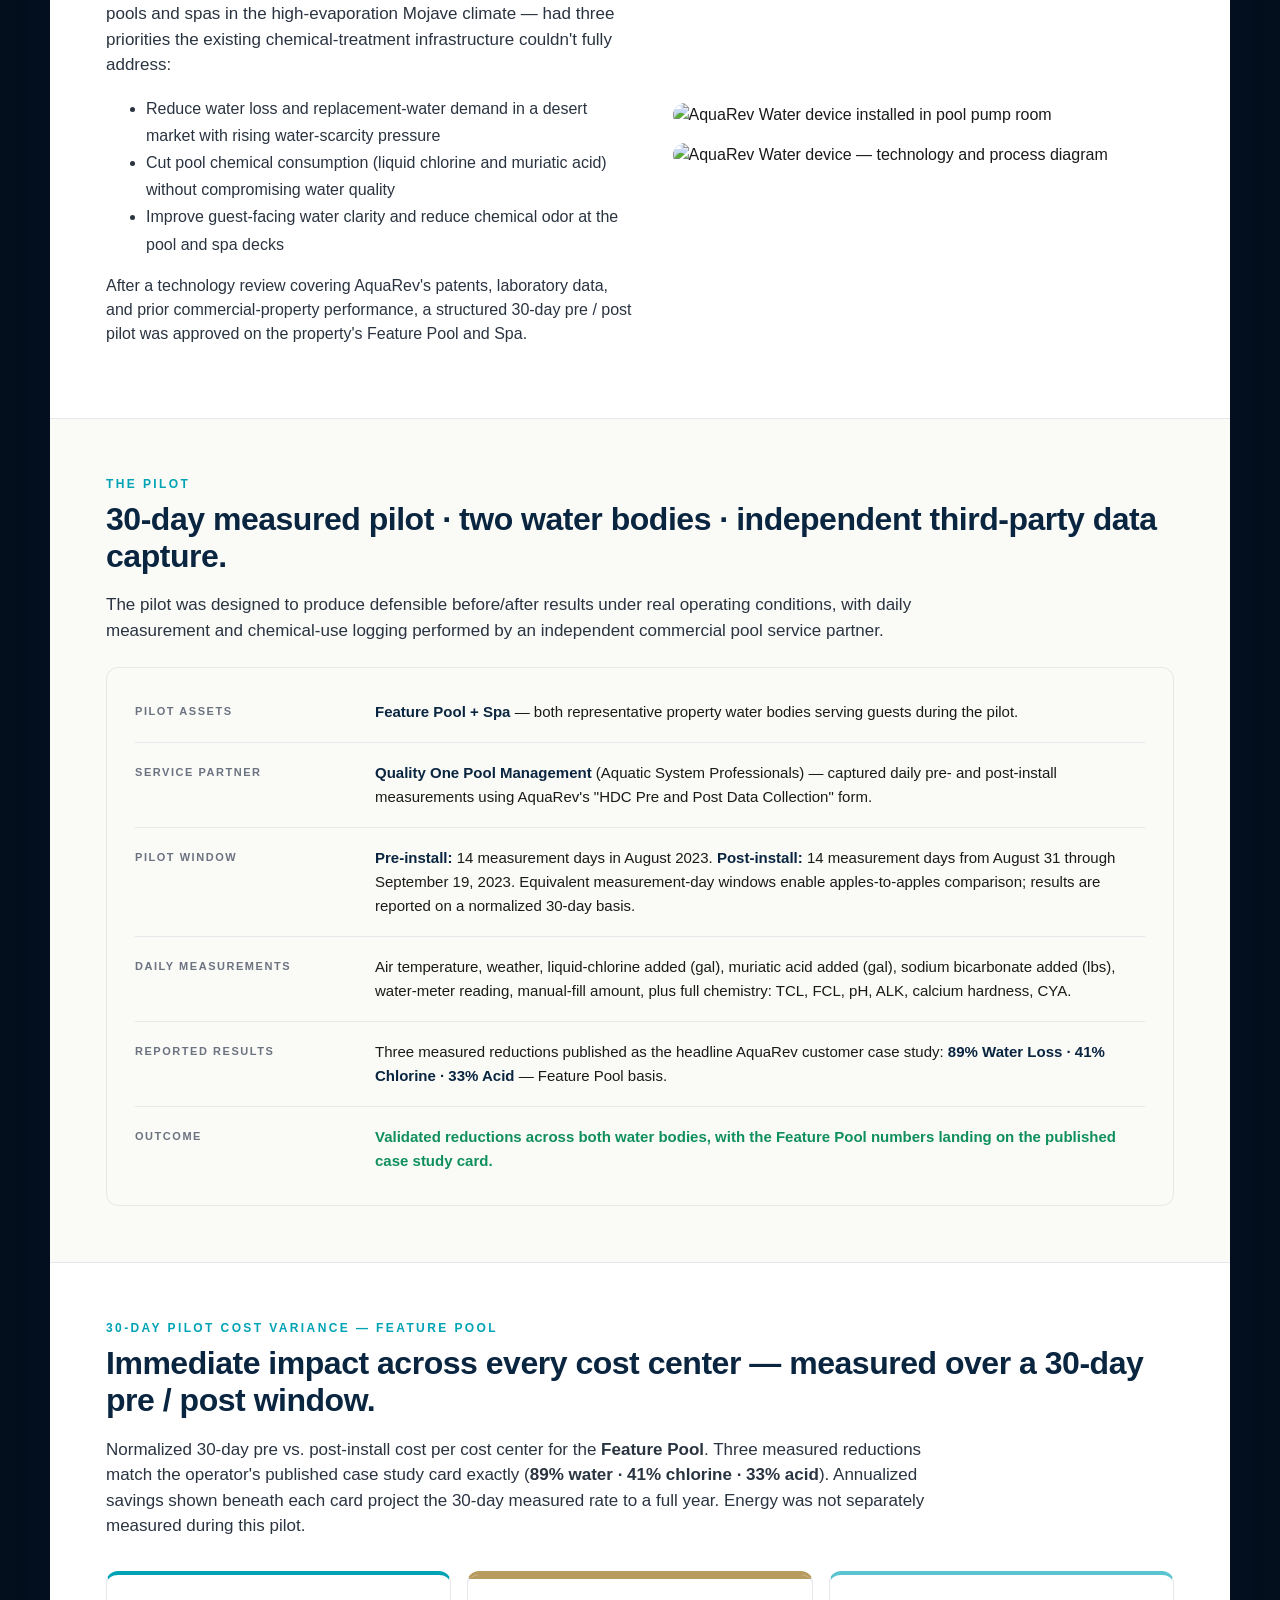
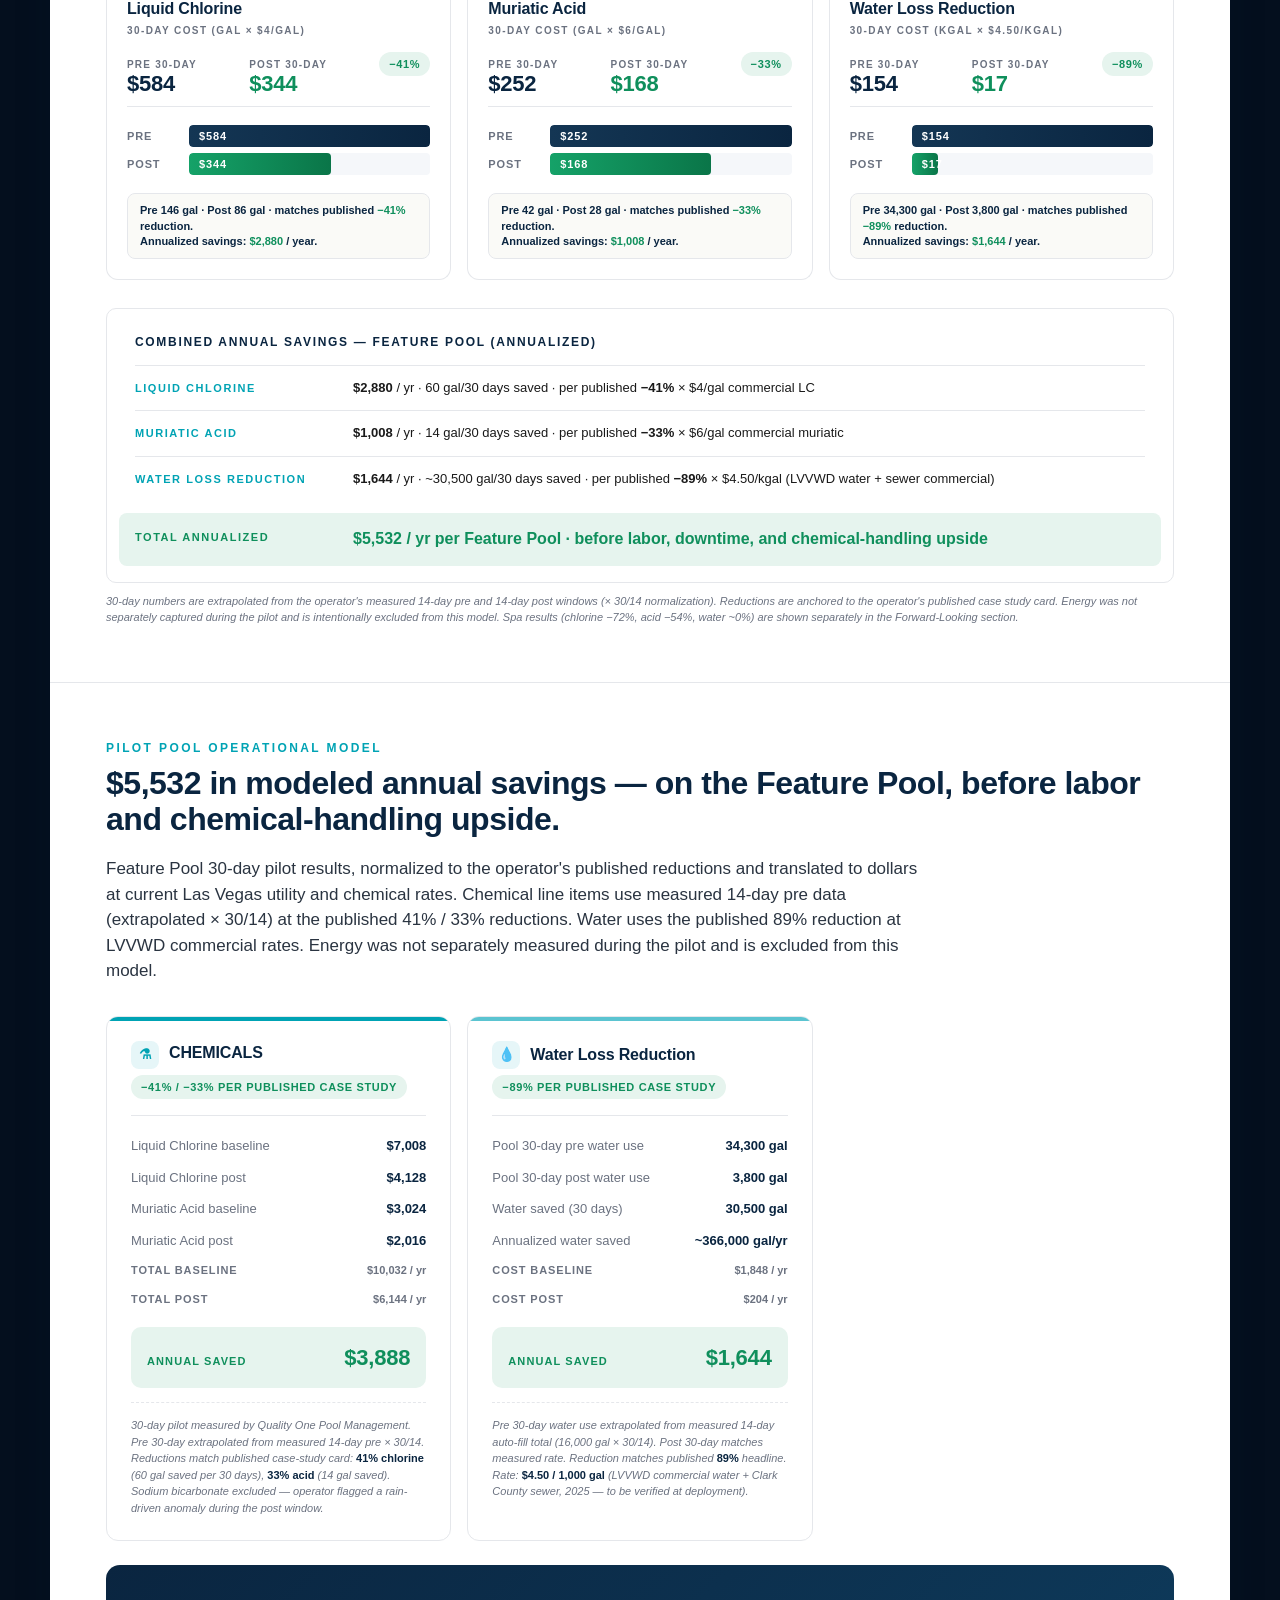
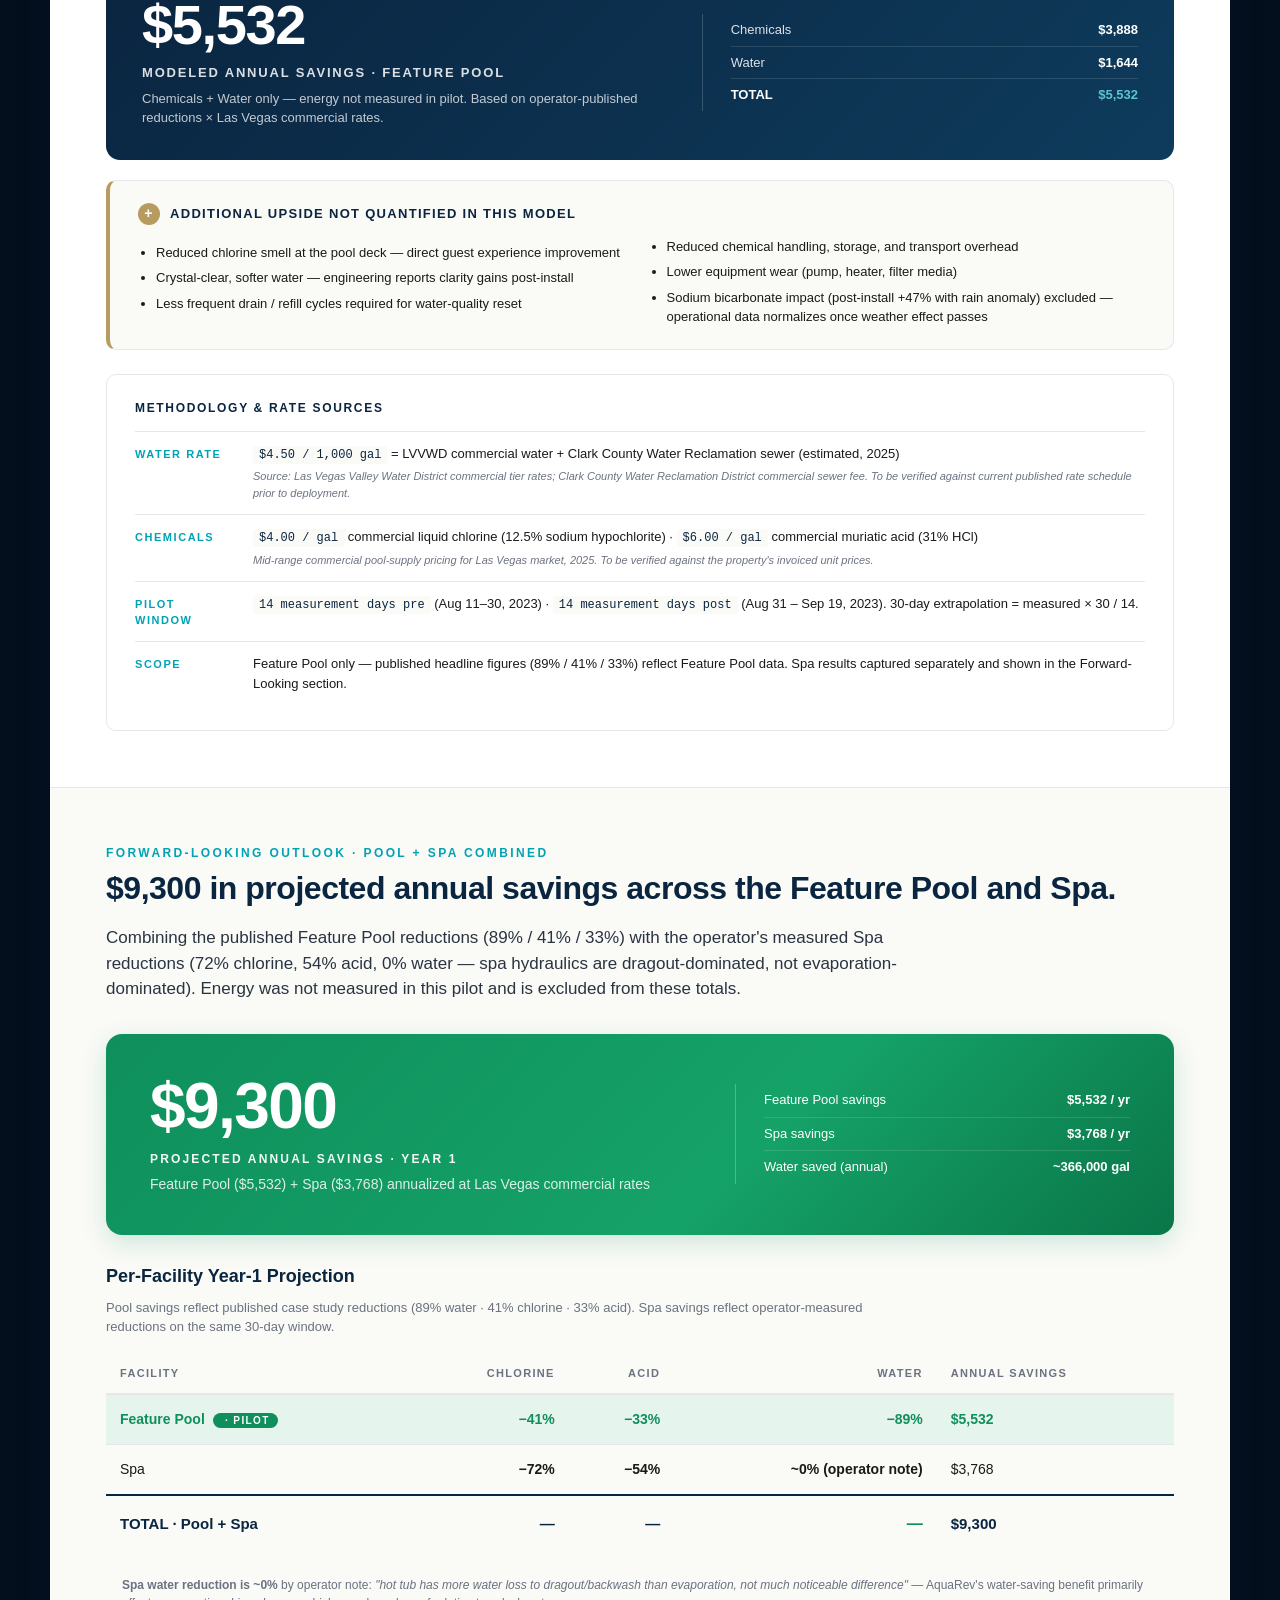
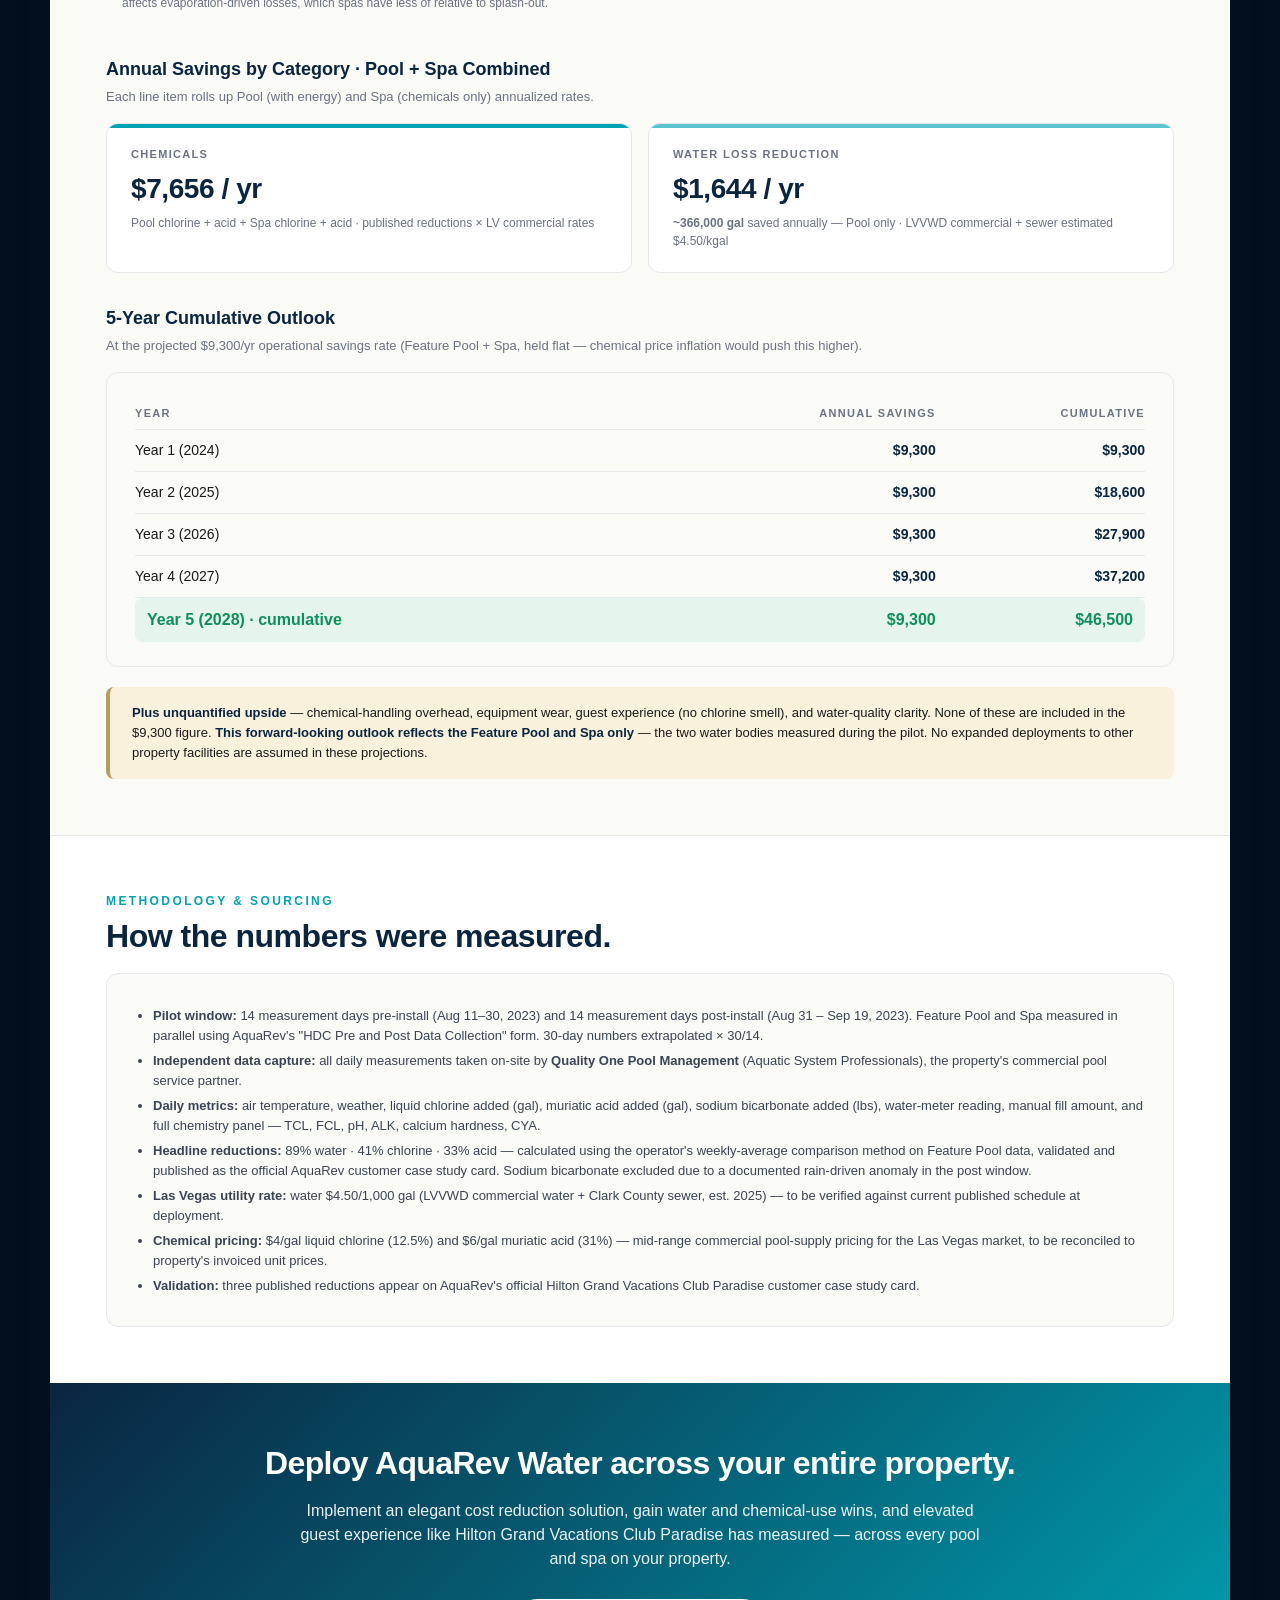
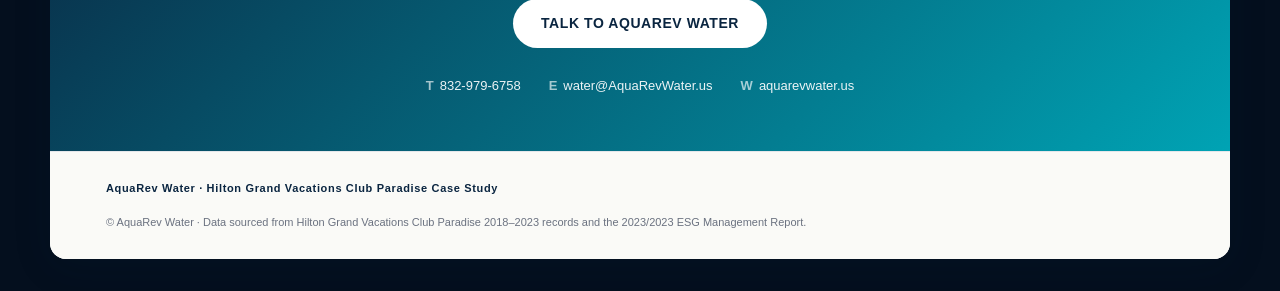
==== commit 789f72a6: "Rename Family Pool/Spa → Feature Pool/Spa + new Quality One logo - 'Family Pool' renamed to 'Feature" ====
--- a/index.html
+++ b/index.html
@@ -29,7 +29,7 @@
     <div class="hero-text">
       <div class="crumb">Case Study  ·  Las Vegas, NV</div>
       <h1>Hilton Grand Vacations Club Paradise cuts pool water loss by 89% — alongside 41% chlorine and 33% acid reductions.</h1>
-      <div class="sub">One Family Pool. One Family Spa. A 30-day measured pilot — three published reductions that landed on the AquaRev customer case-study card.</div>
+      <div class="sub">One Feature Pool. One Spa. A 30-day measured pilot — three published reductions that landed on the AquaRev customer case-study card.</div>
       <div class="hero-meta">
         <div class="pill"><b>Property</b>Hilton Grand Vacations Club Paradise</div>
         <div class="pill"><b>Pilot</b>30-day measured · Aug–Sep 2023</div>
@@ -65,7 +65,7 @@
       <div class="badge">Co-Operative Customer Study</div>
       <div>
         <h2>Three measured reductions — published in AquaRev's Hilton Grand Vacations Club Paradise customer case study.</h2>
-        <p style="color: #C8D7E2; max-width: 460px;">After a 30-day pilot pre / post measurement on the property's Family Pool and Family Spa, AquaRev published the validated reductions as an official customer case study card.</p>
+        <p style="color: #C8D7E2; max-width: 460px;">After a 30-day pilot pre / post measurement on the property's Feature Pool and Spa, AquaRev published the validated reductions as an official customer case study card.</p>
       </div>
       <div class="source">Source: AquaRev Water — Customer Case Study engagement with, Hilton Grand Vacations Club Paradise, Las Vegas. Pilot data captured by Quality One Pool Management.</div>
     </div>
@@ -93,7 +93,7 @@
       <div class="quote" style="font-size: 22px;">Quality One Pool Management — Aquatic System Professionals — captured pre- and post-install measurements of the pool(s) operations as an independent third party to capture on-site verification of chemical additions, water-meter readings, and full chemistry across property.</div>
       <div class="attr">Gary Knurbein<span class="role">CEO · Quality One Pool Management — Aquatic System Professionals · Las Vegas, NV</span></div>
       <div class="partner-logo" style="margin-top: 22px; padding-top: 18px; border-top: 1px solid rgba(255,255,255,0.18); display: flex; align-items: center;">
-        <img src="https://cdn.prod.website-files.com/691fa5d63fc3a5a75a65efeb/69f894780ea52b0c72d7a6fe_Quality%20one%20pools_logo.png" alt="Quality One Pool Management" style="height: 56px; width: auto; display: block; filter: brightness(0) invert(1); opacity: 0.92;" />
+        <img src="https://cdn.prod.website-files.com/691fa5d63fc3a5a75a65efeb/69f894780ea52b0c72d7a6fe_4b24a1102738cc9094716ed20d8db165_Quality%20one%20pools_logo.jpeg" alt="Quality One Pool Management" style="height: 56px; width: auto; display: block; filter: brightness(0) invert(1); opacity: 0.92;" />
       </div>
     </div>
   </div>
@@ -140,7 +140,7 @@
           <li>Cut pool chemical consumption (liquid chlorine and muriatic acid) without compromising water quality</li>
           <li>Improve guest-facing water clarity and reduce chemical odor at the pool and spa decks</li>
         </ul>
-        <p>After a technology review covering AquaRev's patents, laboratory data, and prior commercial-property performance, a structured 30-day pre / post pilot was approved on the property's Family Pool and Family Spa.</p>
+        <p>After a technology review covering AquaRev's patents, laboratory data, and prior commercial-property performance, a structured 30-day pre / post pilot was approved on the property's Feature Pool and Spa.</p>
       </div>
       <div style="display: flex; flex-direction: column; gap: 16px; align-self: center;">
         <div class="img-slot" style="border-radius: 12px; aspect-ratio: auto; background: #fff;">
@@ -148,7 +148,7 @@
           <div class="slot-label"><span class="key">IMG-07</span> Installed unit · pump room</div>
         </div>
         <div class="img-slot" style="border-radius: 12px; background: #fff; aspect-ratio: auto;">
-          <img src="https://cdn.prod.website-files.com/691fa5d63fc3a5a75a65efeb/69f5eac5d97359fb40db8d46_AquaRev-Device_Graphic-10_B.png" alt="AquaRev Water device — technology and process diagram" style="position: relative; width: 100%; height: auto; object-fit: contain; display: block;" />
+          <img src="https://cdn.prod.website-files.com/691fa5d63fc3a5a75a65efeb/69fa547c218410884aef0c68_7c39da892a2af616348807ae82c6c6e7_AquaRev-Device_Graphic-5b.png" alt="AquaRev Water device — technology and process diagram" style="position: relative; width: 100%; height: auto; object-fit: contain; display: block;" />
           <div class="slot-label"><span class="key">IMG-03</span> AquaRev Water device + process flow</div>
         </div>
       </div>
@@ -164,7 +164,7 @@
     <div class="pilot-card">
       <div class="row">
         <div class="k">Pilot Assets</div>
-        <div class="v"><b>Family Pool + Family Spa</b> — both representative property water bodies serving guests during the pilot.</div>
+        <div class="v"><b>Feature Pool + Spa</b> — both representative property water bodies serving guests during the pilot.</div>
       </div>
       <div class="row">
         <div class="k">Service Partner</div>
@@ -180,20 +180,20 @@
       </div>
       <div class="row">
         <div class="k">Reported Results</div>
-        <div class="v">Three measured reductions published as the headline AquaRev customer case study: <b>89% Water Loss · 41% Chlorine · 33% Acid</b> — Family Pool basis.</div>
+        <div class="v">Three measured reductions published as the headline AquaRev customer case study: <b>89% Water Loss · 41% Chlorine · 33% Acid</b> — Feature Pool basis.</div>
       </div>
       <div class="row">
         <div class="k">Outcome</div>
-        <div class="v" style="color: var(--green); font-weight: 700;">Validated reductions across both water bodies, with the Family Pool numbers landing on the published case study card.</div>
-      </div>
-    </div>
-  </div>
-
-  <!-- 30-DAY PILOT COST VARIANCE — Family Pool, normalized to published 89/41/33 + modeled energy -->
+        <div class="v" style="color: var(--green); font-weight: 700;">Validated reductions across both water bodies, with the Feature Pool numbers landing on the published case study card.</div>
+      </div>
+    </div>
+  </div>
+
+  <!-- 30-DAY PILOT COST VARIANCE — Feature Pool, normalized to published 89/41/33 + modeled energy -->
   <div class="section vol-section">
-    <div class="eyebrow">30-Day Pilot Cost Variance — Family Pool</div>
+    <div class="eyebrow">30-Day Pilot Cost Variance — Feature Pool</div>
     <h2>Immediate impact across every cost center — measured over a 30-day pre / post window.</h2>
-    <p class="lead">Normalized 30-day pre vs. post-install cost per cost center for the <b>Family Pool</b>. Three measured reductions match the operator's published case study card exactly (<b>89% water · 41% chlorine · 33% acid</b>). Annualized savings shown beneath each card project the 30-day measured rate to a full year. Energy was not separately measured during this pilot.</p>
+    <p class="lead">Normalized 30-day pre vs. post-install cost per cost center for the <b>Feature Pool</b>. Three measured reductions match the operator's published case study card exactly (<b>89% water · 41% chlorine · 33% acid</b>). Annualized savings shown beneath each card project the 30-day measured rate to a full year. Energy was not separately measured during this pilot.</p>
 
     <div class="vol-grid">
 
@@ -278,7 +278,7 @@
     </div>
 
     <div class="model-method-box" style="margin-top: 28px;">
-      <div class="mmb-title">Combined Annual Savings — Family Pool (Annualized)</div>
+      <div class="mmb-title">Combined Annual Savings — Feature Pool (Annualized)</div>
       <div class="mmb-row" style="grid-template-columns: 200px 1fr;">
         <div class="mmb-k">Liquid Chlorine</div>
         <div class="mmb-v"><b>$2,880</b> / yr  ·  60 gal/30 days saved · per published <b>−41%</b> × $4/gal commercial LC</div>
@@ -293,17 +293,17 @@
       </div>
       <div class="mmb-row" style="grid-template-columns: 200px 1fr; background: var(--green-soft); margin: 12px -16px -8px; padding: 14px 16px; border-radius: 8px; border: none;">
         <div class="mmb-k" style="color: var(--green);">TOTAL ANNUALIZED</div>
-        <div class="mmb-v" style="font-weight: 800; color: var(--green); font-size: 16px;">$5,532 / yr per Family Pool · before labor, downtime, and chemical-handling upside</div>
-      </div>
-    </div>
-    <div class="vol-footnote">30-day numbers are extrapolated from the operator's measured 14-day pre and 14-day post windows (× 30/14 normalization). Reductions are anchored to the operator's published case study card. Energy was not separately captured during the pilot and is intentionally excluded from this model. Family Spa results (chlorine −72%, acid −54%, water ~0%) are shown separately in the Forward-Looking section.</div>
-  </div>
-
-  <!-- PILOT POOL OPERATIONAL MODEL — Family Pool 30-day measured pilot, normalized -->
+        <div class="mmb-v" style="font-weight: 800; color: var(--green); font-size: 16px;">$5,532 / yr per Feature Pool · before labor, downtime, and chemical-handling upside</div>
+      </div>
+    </div>
+    <div class="vol-footnote">30-day numbers are extrapolated from the operator's measured 14-day pre and 14-day post windows (× 30/14 normalization). Reductions are anchored to the operator's published case study card. Energy was not separately captured during the pilot and is intentionally excluded from this model. Spa results (chlorine −72%, acid −54%, water ~0%) are shown separately in the Forward-Looking section.</div>
+  </div>
+
+  <!-- PILOT POOL OPERATIONAL MODEL — Feature Pool 30-day measured pilot, normalized -->
   <div class="section">
     <div class="eyebrow">Pilot Pool Operational Model</div>
-    <h2>$5,532 in modeled annual savings — on the Family Pool, before labor and chemical-handling upside.</h2>
-    <p class="lead">Family Pool 30-day pilot results, normalized to the operator's published reductions and translated to dollars at current Las Vegas utility and chemical rates. Chemical line items use measured 14-day pre data (extrapolated × 30/14) at the published 41% / 33% reductions. Water uses the published 89% reduction at LVVWD commercial rates. Energy was not separately measured during the pilot and is excluded from this model.</p>
+    <h2>$5,532 in modeled annual savings — on the Feature Pool, before labor and chemical-handling upside.</h2>
+    <p class="lead">Feature Pool 30-day pilot results, normalized to the operator's published reductions and translated to dollars at current Las Vegas utility and chemical rates. Chemical line items use measured 14-day pre data (extrapolated × 30/14) at the published 41% / 33% reductions. Water uses the published 89% reduction at LVVWD commercial rates. Energy was not separately measured during the pilot and is excluded from this model.</p>
 
     <div class="pool-model-grid">
 
@@ -351,7 +351,7 @@
     <div class="pool-model-total">
       <div>
         <div class="total-num">$5,532</div>
-        <div class="total-label">Modeled Annual Savings · Family Pool</div>
+        <div class="total-label">Modeled Annual Savings · Feature Pool</div>
         <div class="total-sub">Chemicals + Water only — energy not measured in pilot. Based on operator-published reductions × Las Vegas commercial rates.</div>
       </div>
       <div class="total-breakdown">
@@ -391,27 +391,27 @@
       </div>
       <div class="mmb-row">
         <div class="mmb-k">Scope</div>
-        <div class="mmb-v">Family Pool only — published headline figures (89% / 41% / 33%) reflect Family Pool data. Family Spa results captured separately and shown in the Forward-Looking section.</div>
-      </div>
-    </div>
-  </div>
-
-
-  <!-- FORWARD-LOOKING OUTLOOK — Family Pool + Family Spa combined projection -->
+        <div class="mmb-v">Feature Pool only — published headline figures (89% / 41% / 33%) reflect Feature Pool data. Spa results captured separately and shown in the Forward-Looking section.</div>
+      </div>
+    </div>
+  </div>
+
+
+  <!-- FORWARD-LOOKING OUTLOOK — Feature Pool + Spa combined projection -->
   <div class="section" style="background: var(--paper);">
     <div class="eyebrow">Forward-Looking Outlook · Pool + Spa Combined</div>
-    <h2>$9,300 in projected annual savings across the Family Pool and Family Spa.</h2>
-    <p class="lead">Combining the published Family Pool reductions (89% / 41% / 33%) with the operator's measured Family Spa reductions (72% chlorine, 54% acid, 0% water — spa hydraulics are dragout-dominated, not evaporation-dominated). Energy was not measured in this pilot and is excluded from these totals.</p>
+    <h2>$9,300 in projected annual savings across the Feature Pool and Spa.</h2>
+    <p class="lead">Combining the published Feature Pool reductions (89% / 41% / 33%) with the operator's measured Spa reductions (72% chlorine, 54% acid, 0% water — spa hydraulics are dragout-dominated, not evaporation-dominated). Energy was not measured in this pilot and is excluded from these totals.</p>
 
     <div class="forward-hero">
       <div>
         <div class="fh-num">$9,300</div>
         <div class="fh-lbl">Projected Annual Savings · Year 1</div>
-        <div class="fh-sub">Family Pool ($5,532) + Family Spa ($3,768) annualized at Las Vegas commercial rates</div>
+        <div class="fh-sub">Feature Pool ($5,532) + Spa ($3,768) annualized at Las Vegas commercial rates</div>
       </div>
       <div class="fh-context">
-        <div class="ctx-row"><span>Family Pool savings</span><b>$5,532 / yr</b></div>
-        <div class="ctx-row"><span>Family Spa savings</span><b>$3,768 / yr</b></div>
+        <div class="ctx-row"><span>Feature Pool savings</span><b>$5,532 / yr</b></div>
+        <div class="ctx-row"><span>Spa savings</span><b>$3,768 / yr</b></div>
         <div class="ctx-row"><span>Water saved (annual)</span><b>~366,000 gal</b></div>
         
       </div>
@@ -431,8 +431,8 @@
           </tr>
         </thead>
         <tbody>
-          <tr class="pilot-row"><td>Family Pool</td><td>−41%</td><td>−33%</td><td>−89%</td><td>$5,532</td></tr>
-          <tr><td>Family Spa</td><td>−72%</td><td>−54%</td><td>~0% (operator note)</td><td>$3,768</td></tr>
+          <tr class="pilot-row"><td>Feature Pool</td><td>−41%</td><td>−33%</td><td>−89%</td><td>$5,532</td></tr>
+          <tr><td>Spa</td><td>−72%</td><td>−54%</td><td>~0% (operator note)</td><td>$3,768</td></tr>
           <tr class="total-row"><td>TOTAL · Pool + Spa</td><td>—</td><td>—</td><td>—</td><td>$9,300</td></tr>
         </tbody>
       </table>
@@ -457,7 +457,7 @@
     </div>
 
     <h3 style="margin-top: 32px; margin-bottom: 4px;">5-Year Cumulative Outlook</h3>
-    <p style="font-size: 13px; color: var(--muted); margin: 0;">At the projected $9,300/yr operational savings rate (Family Pool + Family Spa, held flat — chemical price inflation would push this higher).</p>
+    <p style="font-size: 13px; color: var(--muted); margin: 0;">At the projected $9,300/yr operational savings rate (Feature Pool + Spa, held flat — chemical price inflation would push this higher).</p>
     <div class="multi-year-card">
       <table>
         <thead>
@@ -474,7 +474,7 @@
     </div>
 
     <div class="forward-note">
-      <b>Plus unquantified upside</b> — chemical-handling overhead, equipment wear, guest experience (no chlorine smell), and water-quality clarity. None of these are included in the $9,300 figure. <b>This forward-looking outlook reflects the Family Pool and Family Spa only</b> — the two water bodies measured during the pilot. No expanded deployments to other property facilities are assumed in these projections.
+      <b>Plus unquantified upside</b> — chemical-handling overhead, equipment wear, guest experience (no chlorine smell), and water-quality clarity. None of these are included in the $9,300 figure. <b>This forward-looking outlook reflects the Feature Pool and Spa only</b> — the two water bodies measured during the pilot. No expanded deployments to other property facilities are assumed in these projections.
     </div>
   </div>
 
@@ -484,10 +484,10 @@
     <h2>How the numbers were measured.</h2>
     <div class="method">
       <ul>
-        <li><b>Pilot window:</b> 14 measurement days pre-install (Aug 11–30, 2023) and 14 measurement days post-install (Aug 31 – Sep 19, 2023). Family Pool and Family Spa measured in parallel using AquaRev's "HDC Pre and Post Data Collection" form. 30-day numbers extrapolated × 30/14.</li>
+        <li><b>Pilot window:</b> 14 measurement days pre-install (Aug 11–30, 2023) and 14 measurement days post-install (Aug 31 – Sep 19, 2023). Feature Pool and Spa measured in parallel using AquaRev's "HDC Pre and Post Data Collection" form. 30-day numbers extrapolated × 30/14.</li>
         <li><b>Independent data capture:</b> all daily measurements taken on-site by <b>Quality One Pool Management</b> (Aquatic System Professionals), the property's commercial pool service partner.</li>
         <li><b>Daily metrics:</b> air temperature, weather, liquid chlorine added (gal), muriatic acid added (gal), sodium bicarbonate added (lbs), water-meter reading, manual fill amount, and full chemistry panel — TCL, FCL, pH, ALK, calcium hardness, CYA.</li>
-        <li><b>Headline reductions:</b> 89% water · 41% chlorine · 33% acid — calculated using the operator's weekly-average comparison method on Family Pool data, validated and published as the official AquaRev customer case study card. Sodium bicarbonate excluded due to a documented rain-driven anomaly in the post window.</li>
+        <li><b>Headline reductions:</b> 89% water · 41% chlorine · 33% acid — calculated using the operator's weekly-average comparison method on Feature Pool data, validated and published as the official AquaRev customer case study card. Sodium bicarbonate excluded due to a documented rain-driven anomaly in the post window.</li>
         <li><b>Las Vegas utility rate:</b> water $4.50/1,000 gal (LVVWD commercial water + Clark County sewer, est. 2025) — to be verified against current published schedule at deployment.</li>
         <li><b>Chemical pricing:</b> $4/gal liquid chlorine (12.5%) and $6/gal muriatic acid (31%) — mid-range commercial pool-supply pricing for the Las Vegas market, to be reconciled to property's invoiced unit prices.</li>
         <li><b>Validation:</b> three published reductions appear on AquaRev's official Hilton Grand Vacations Club Paradise customer case study card.</li>
